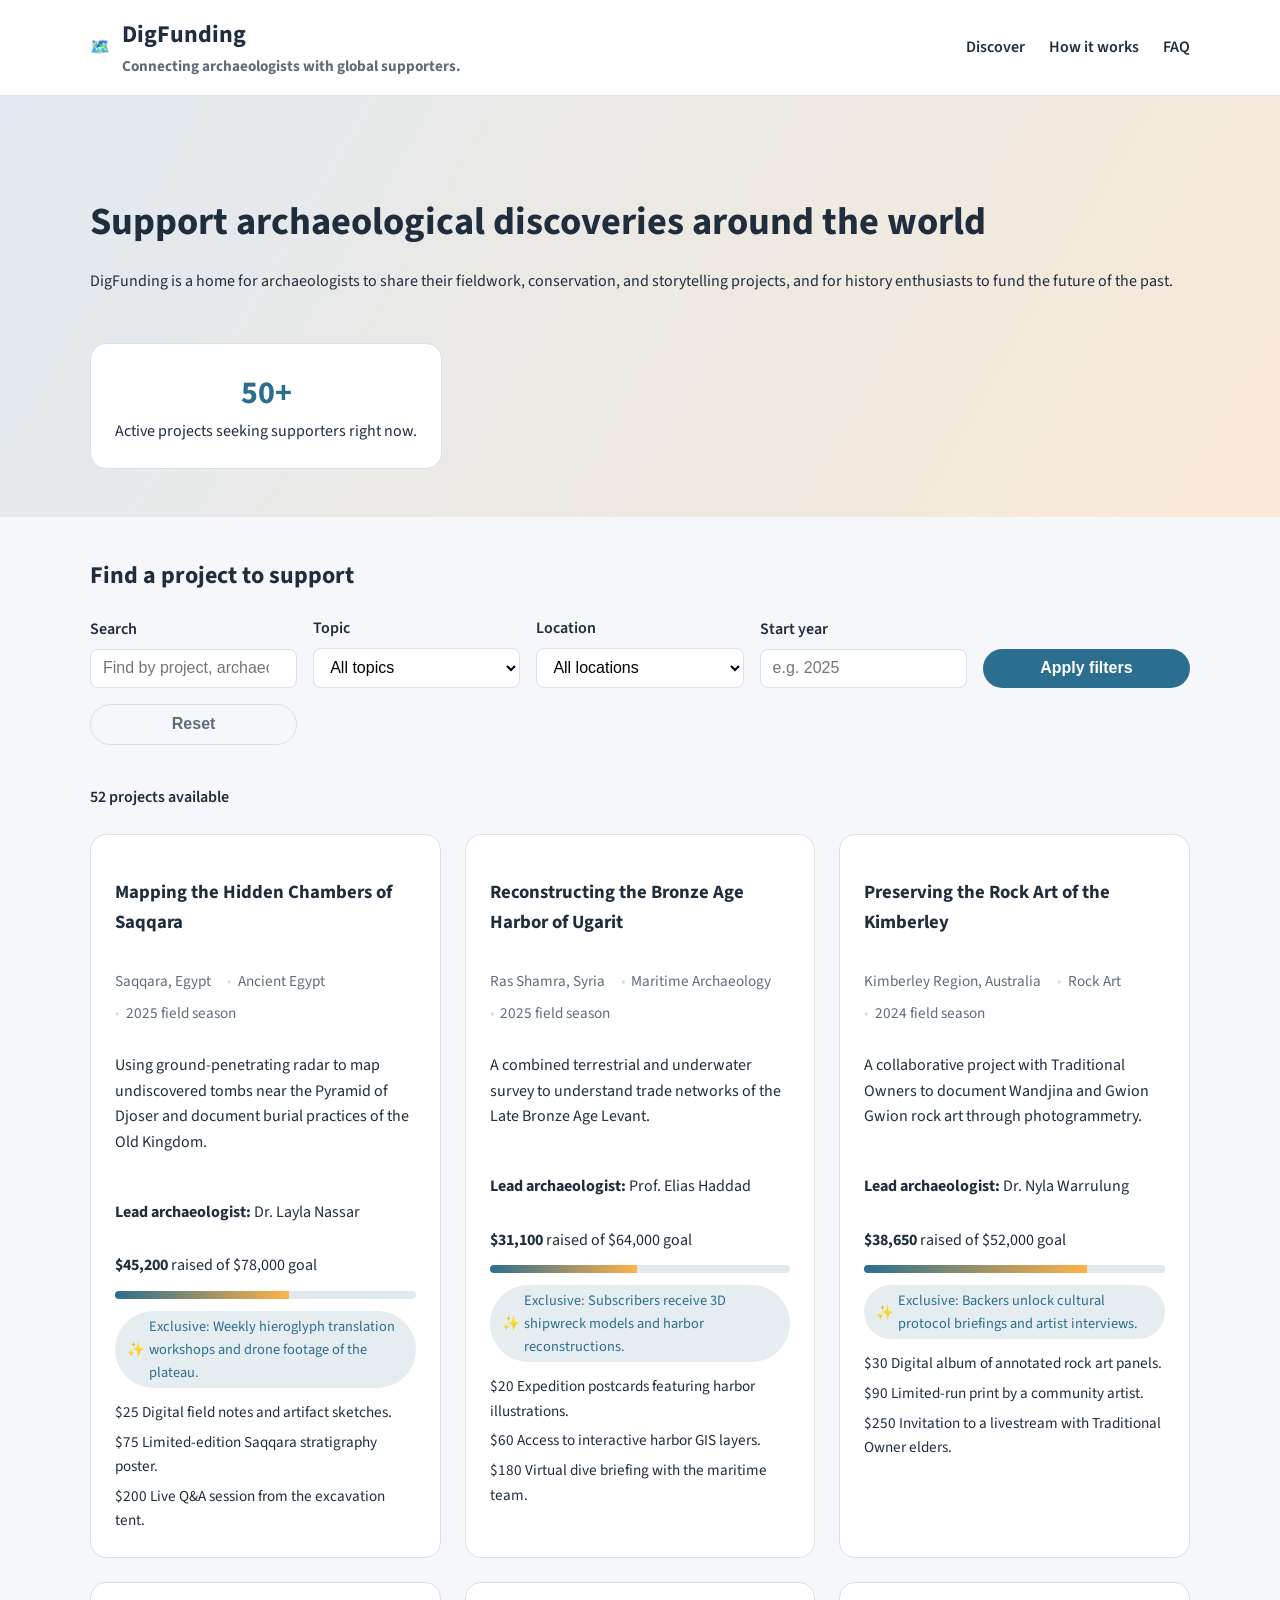
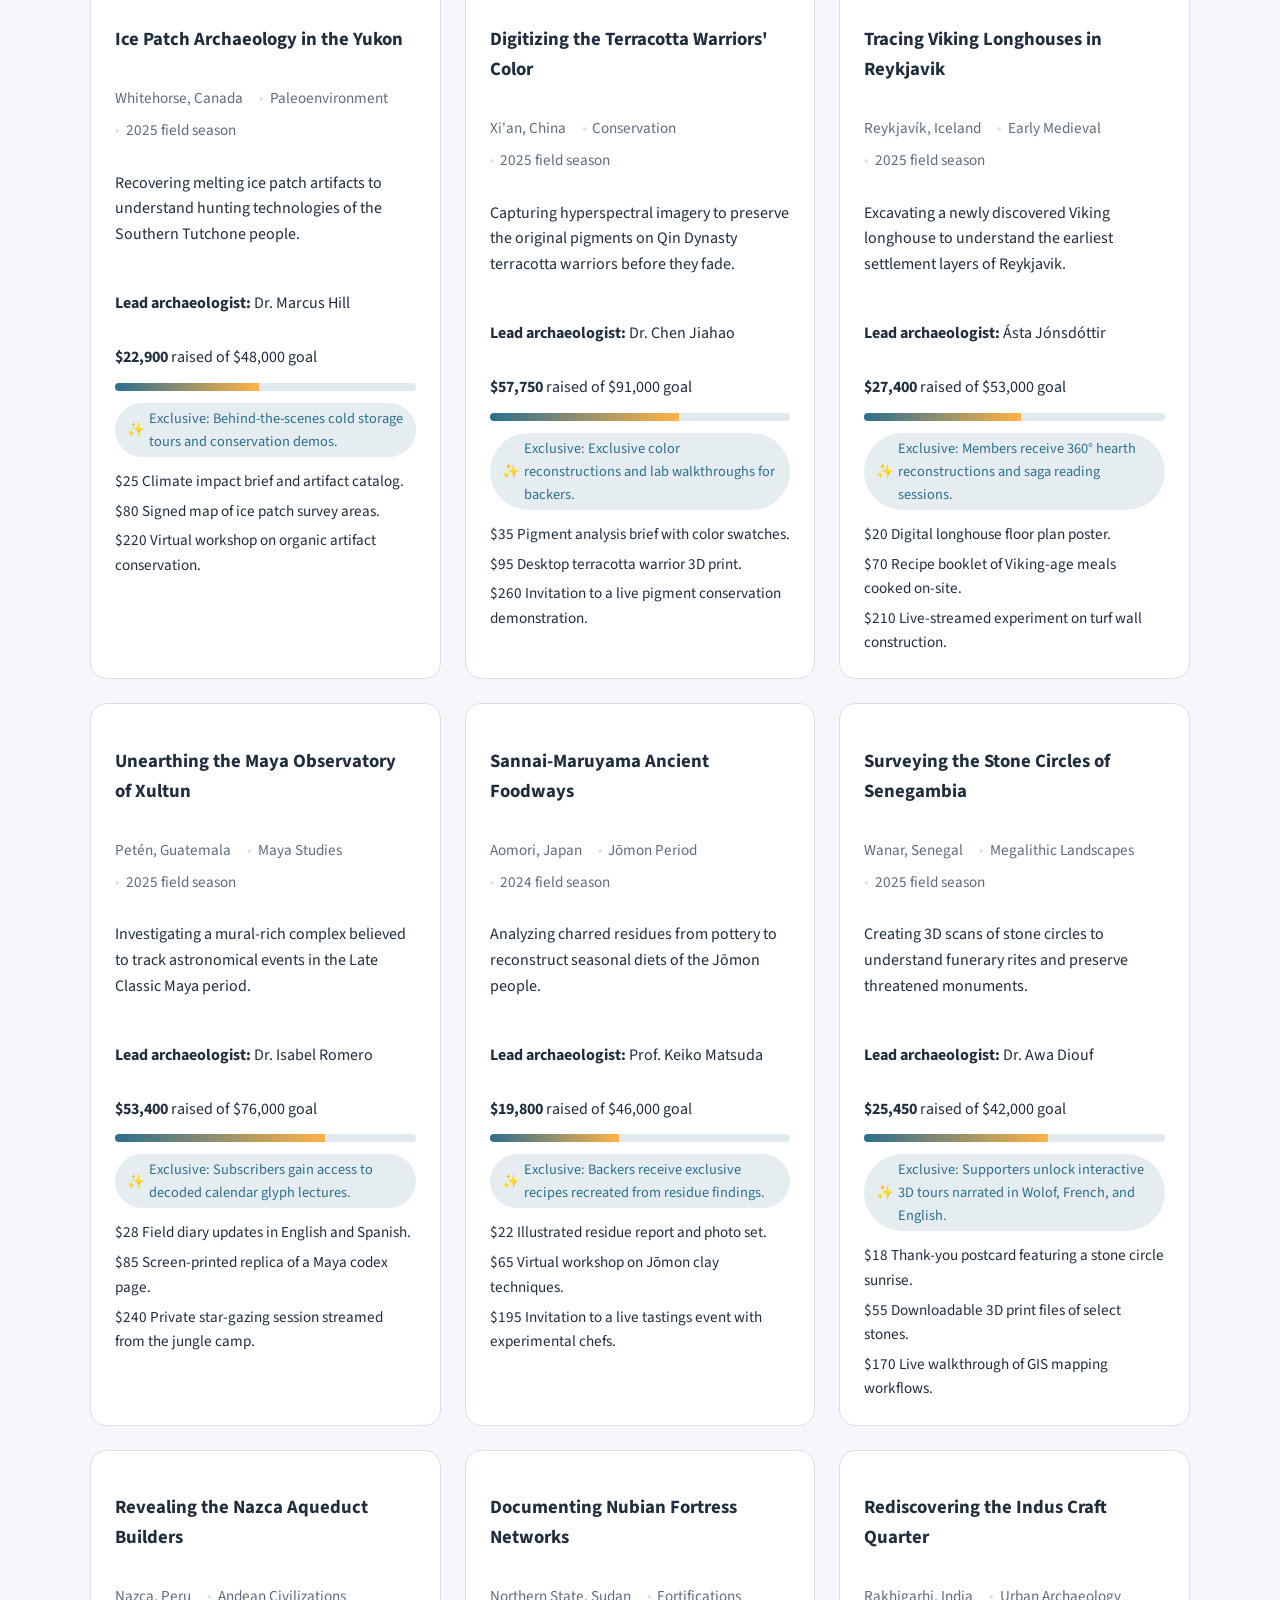
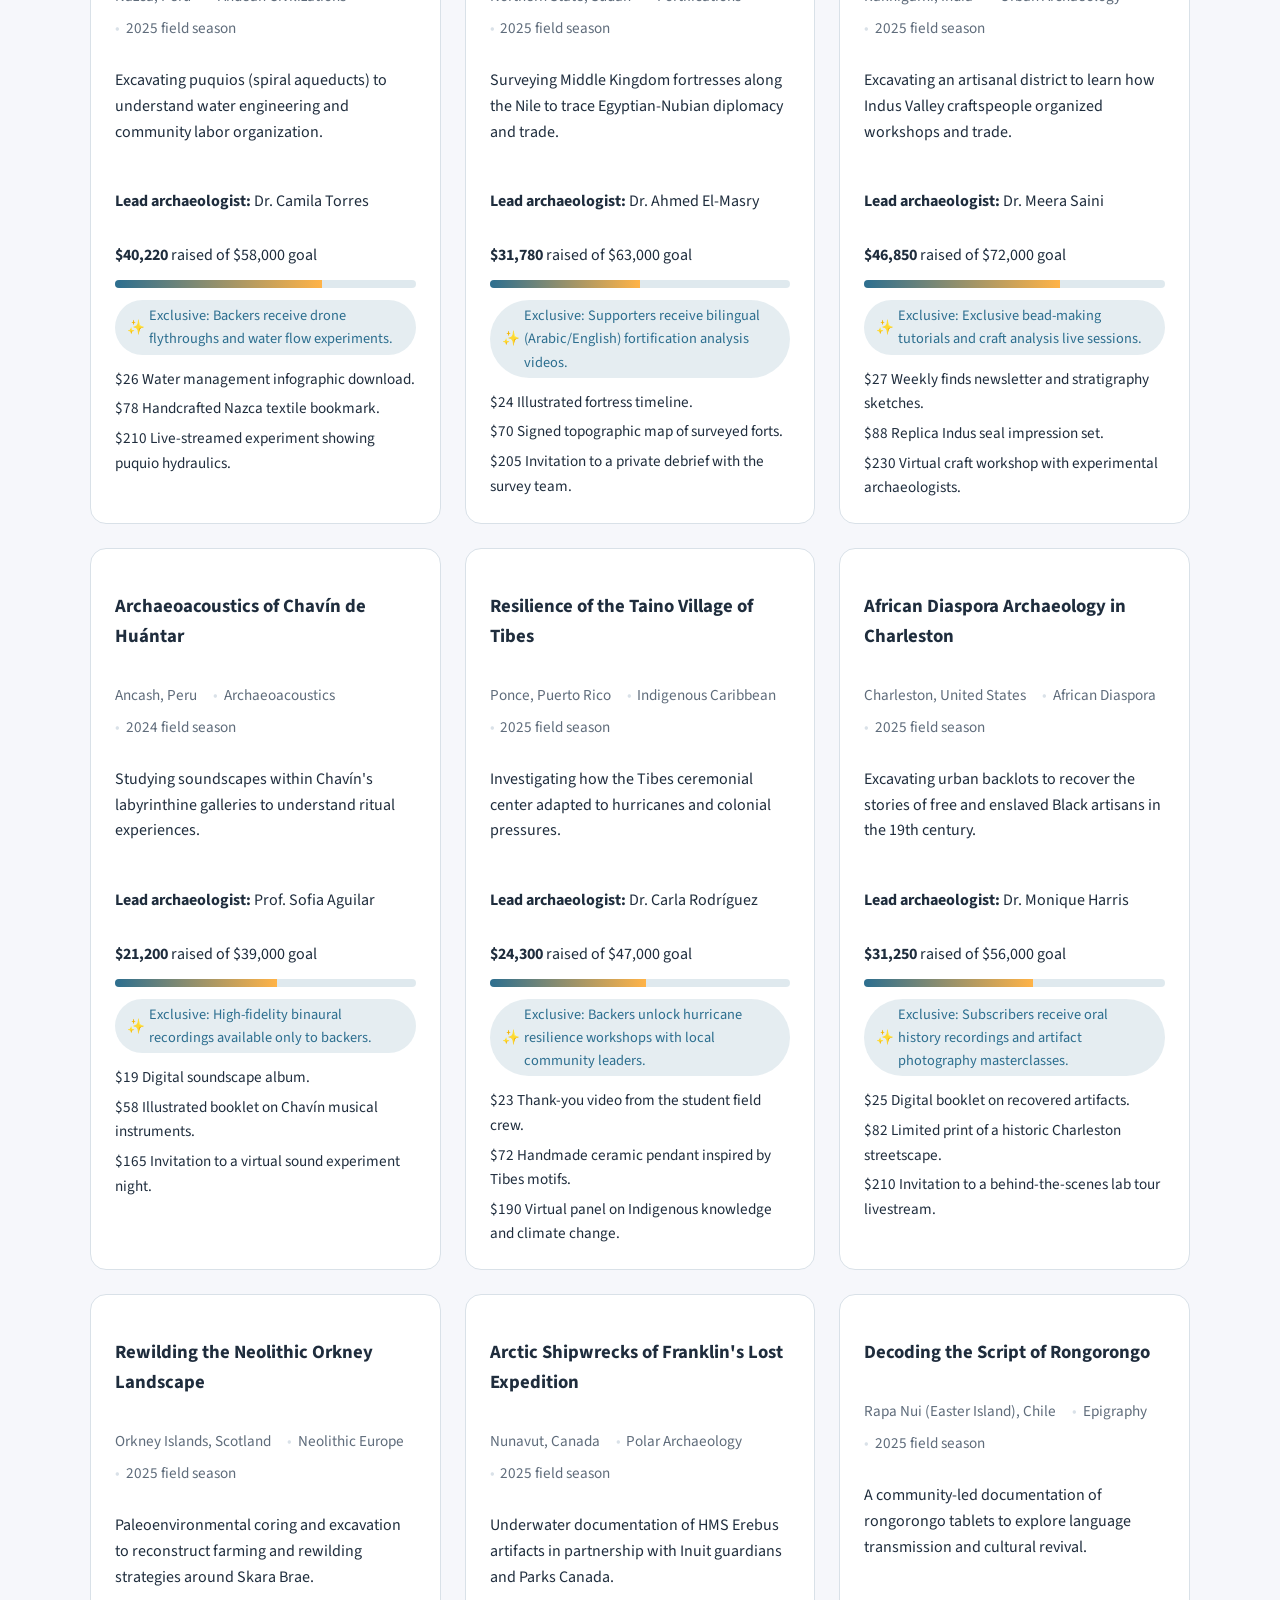
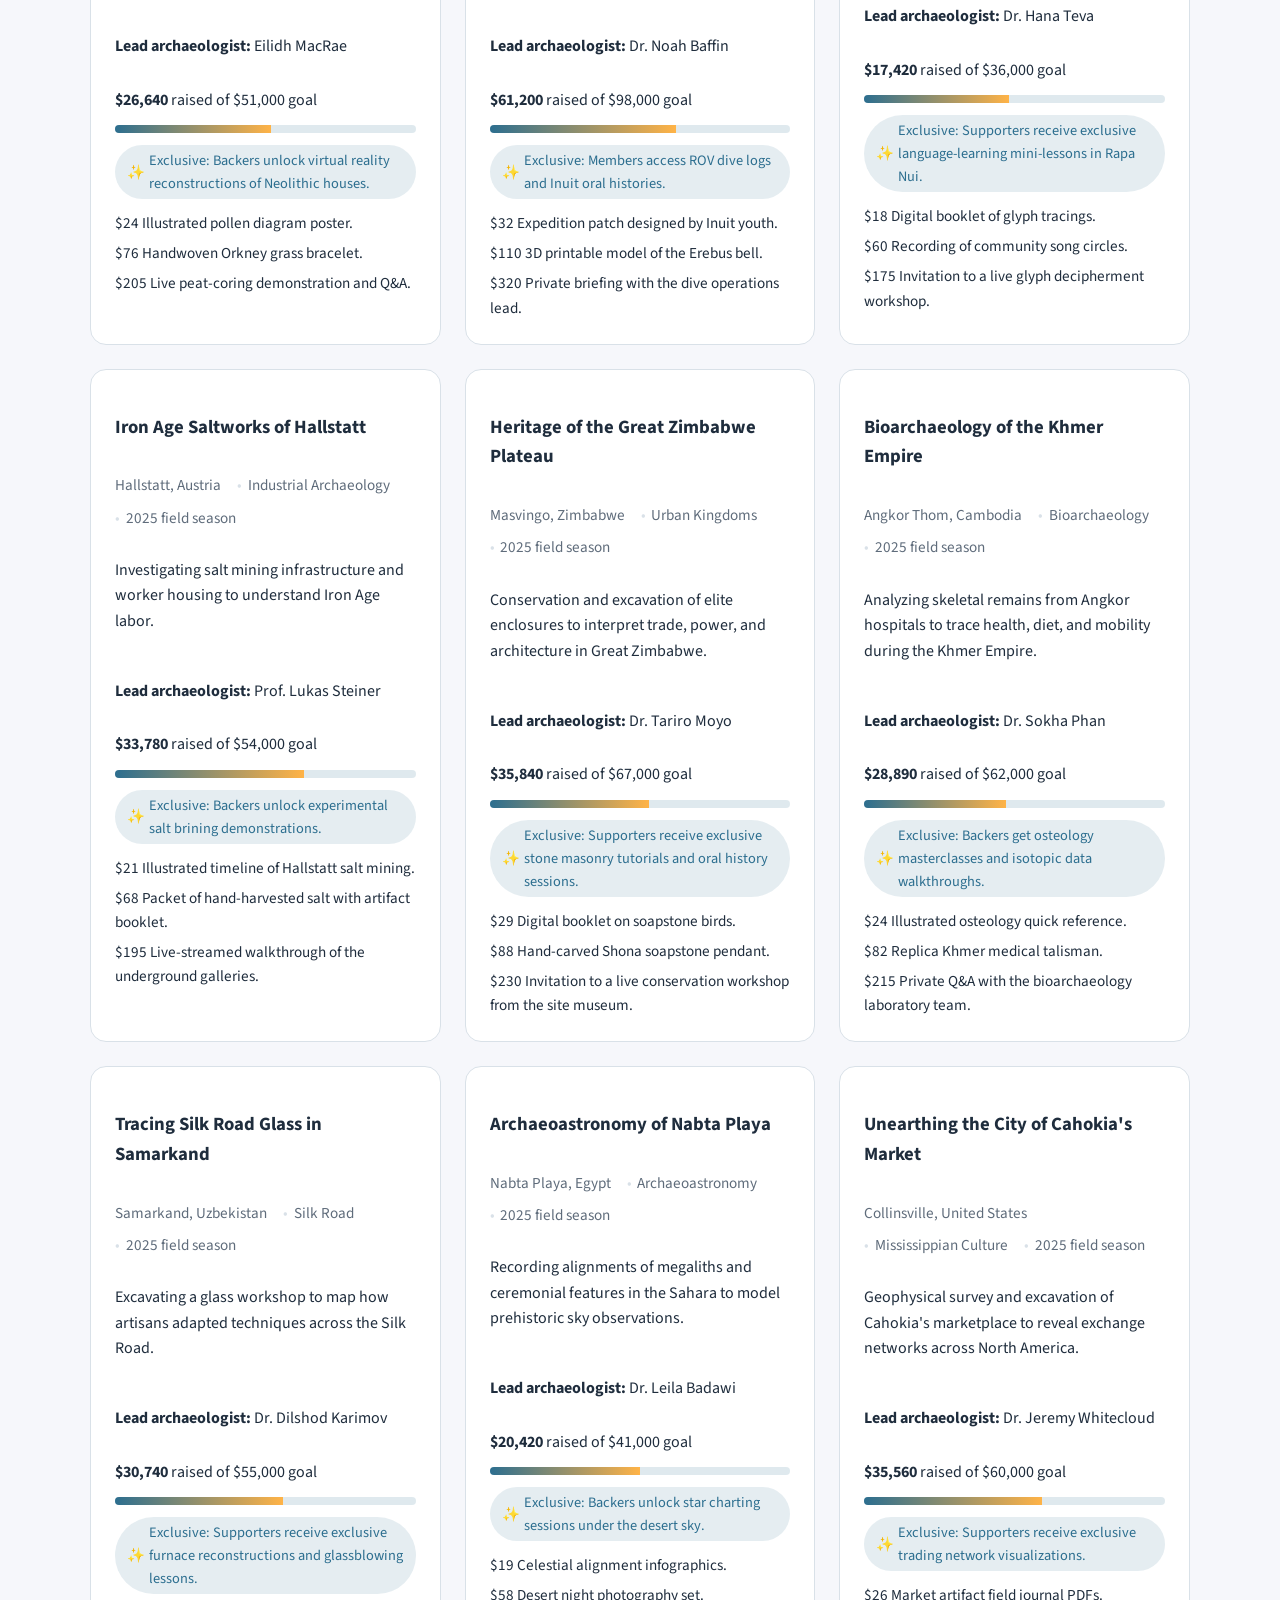
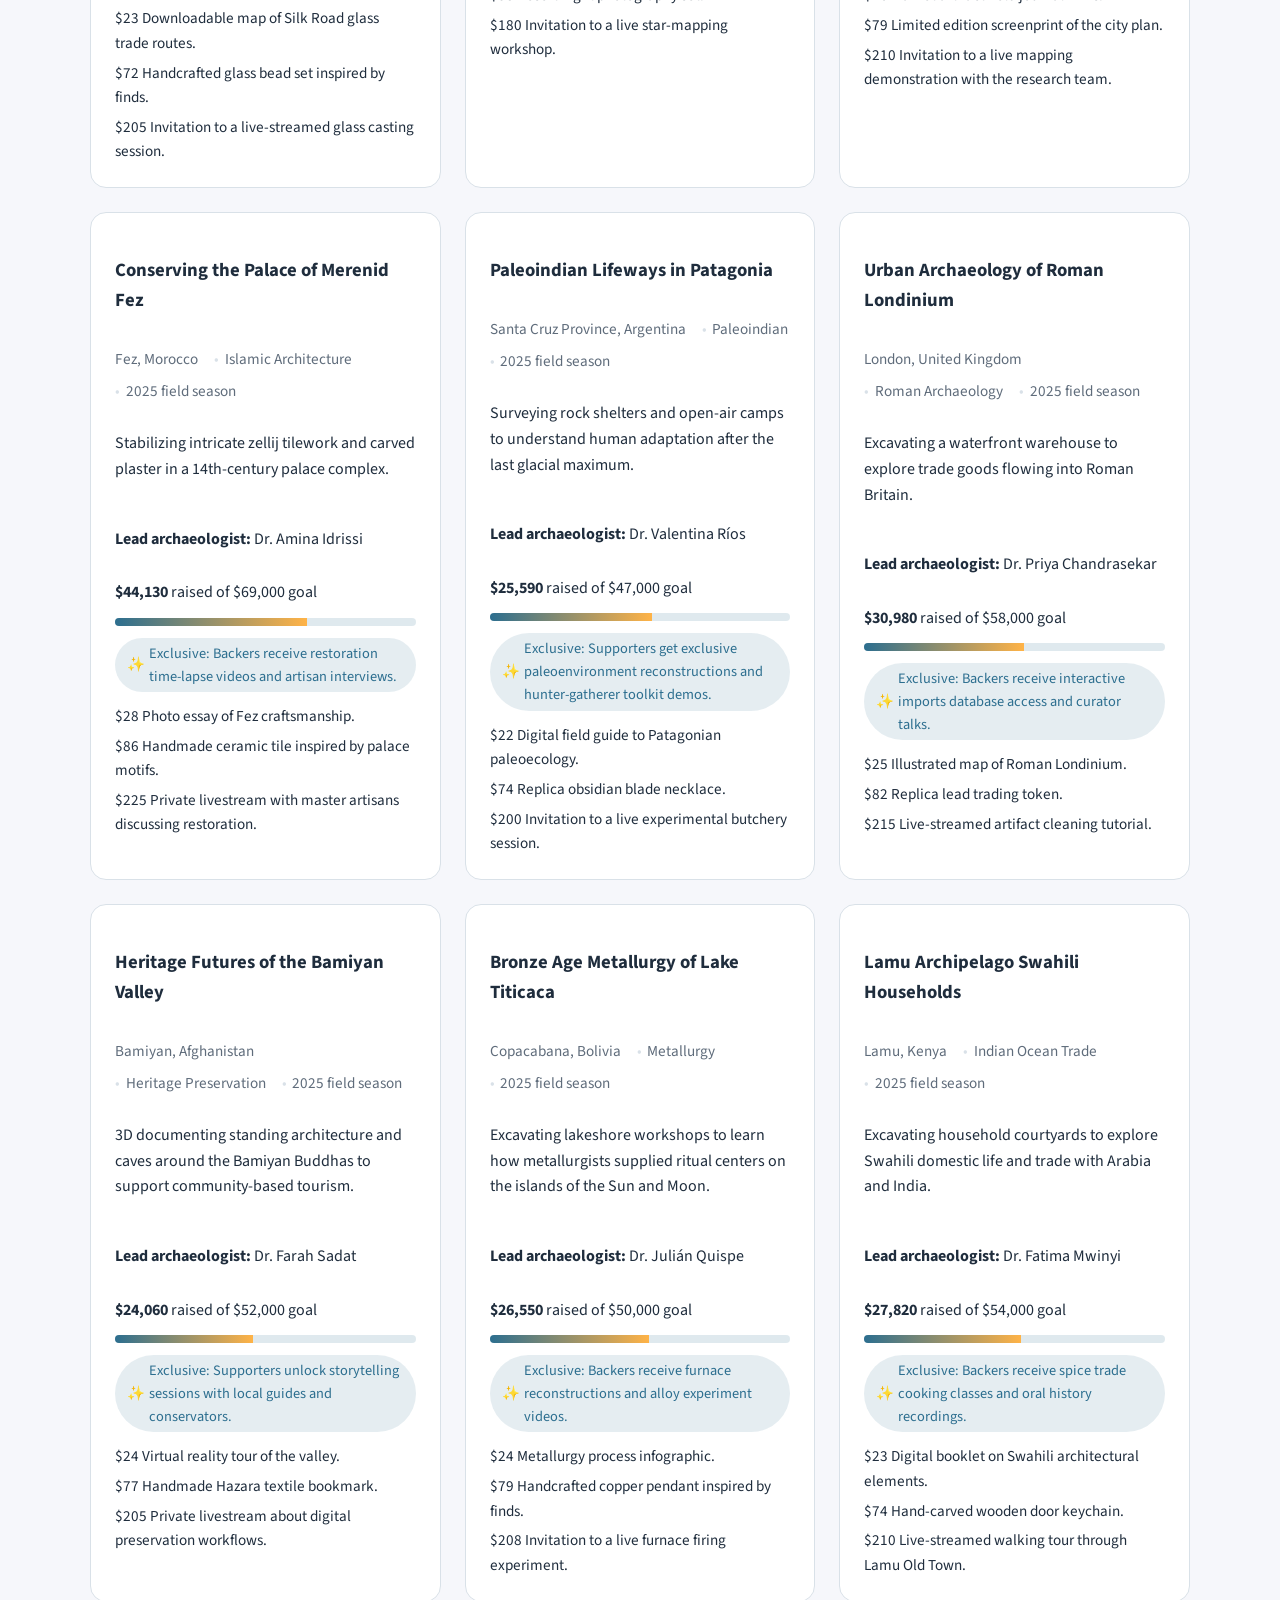
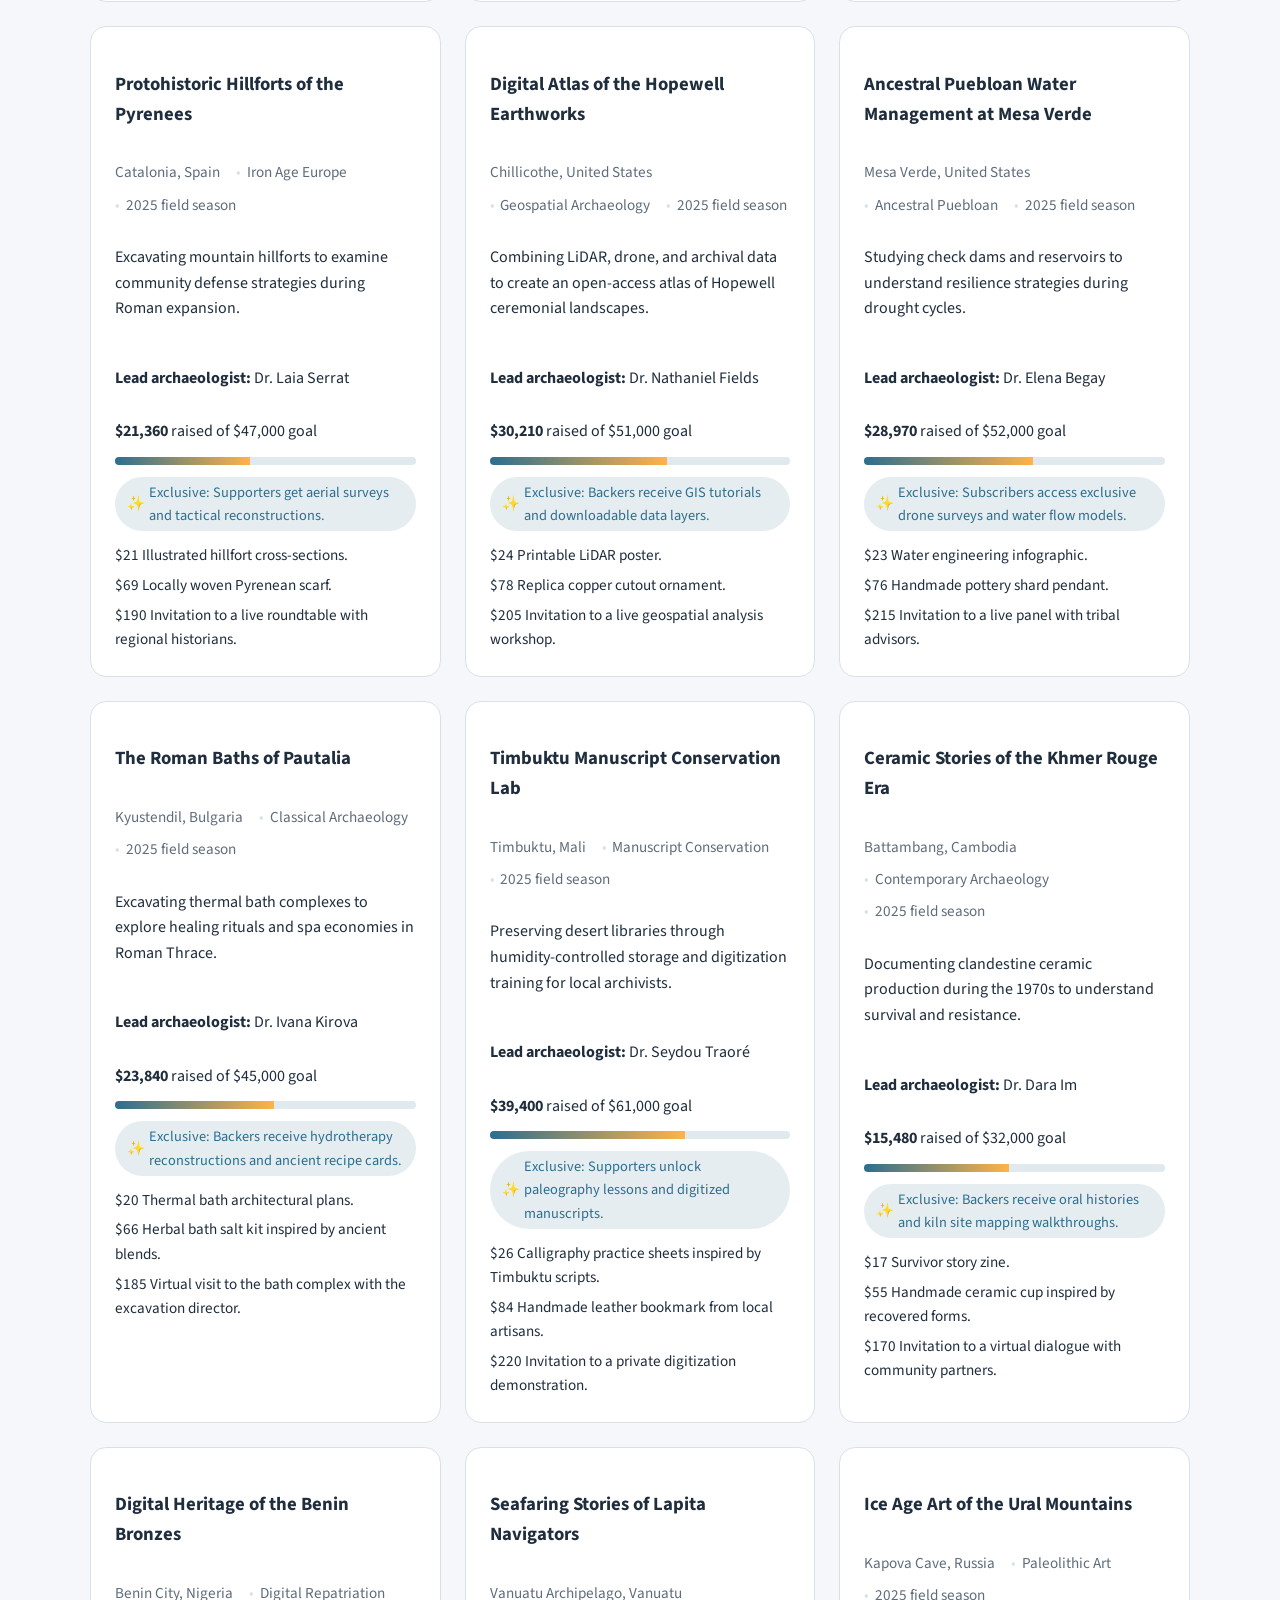
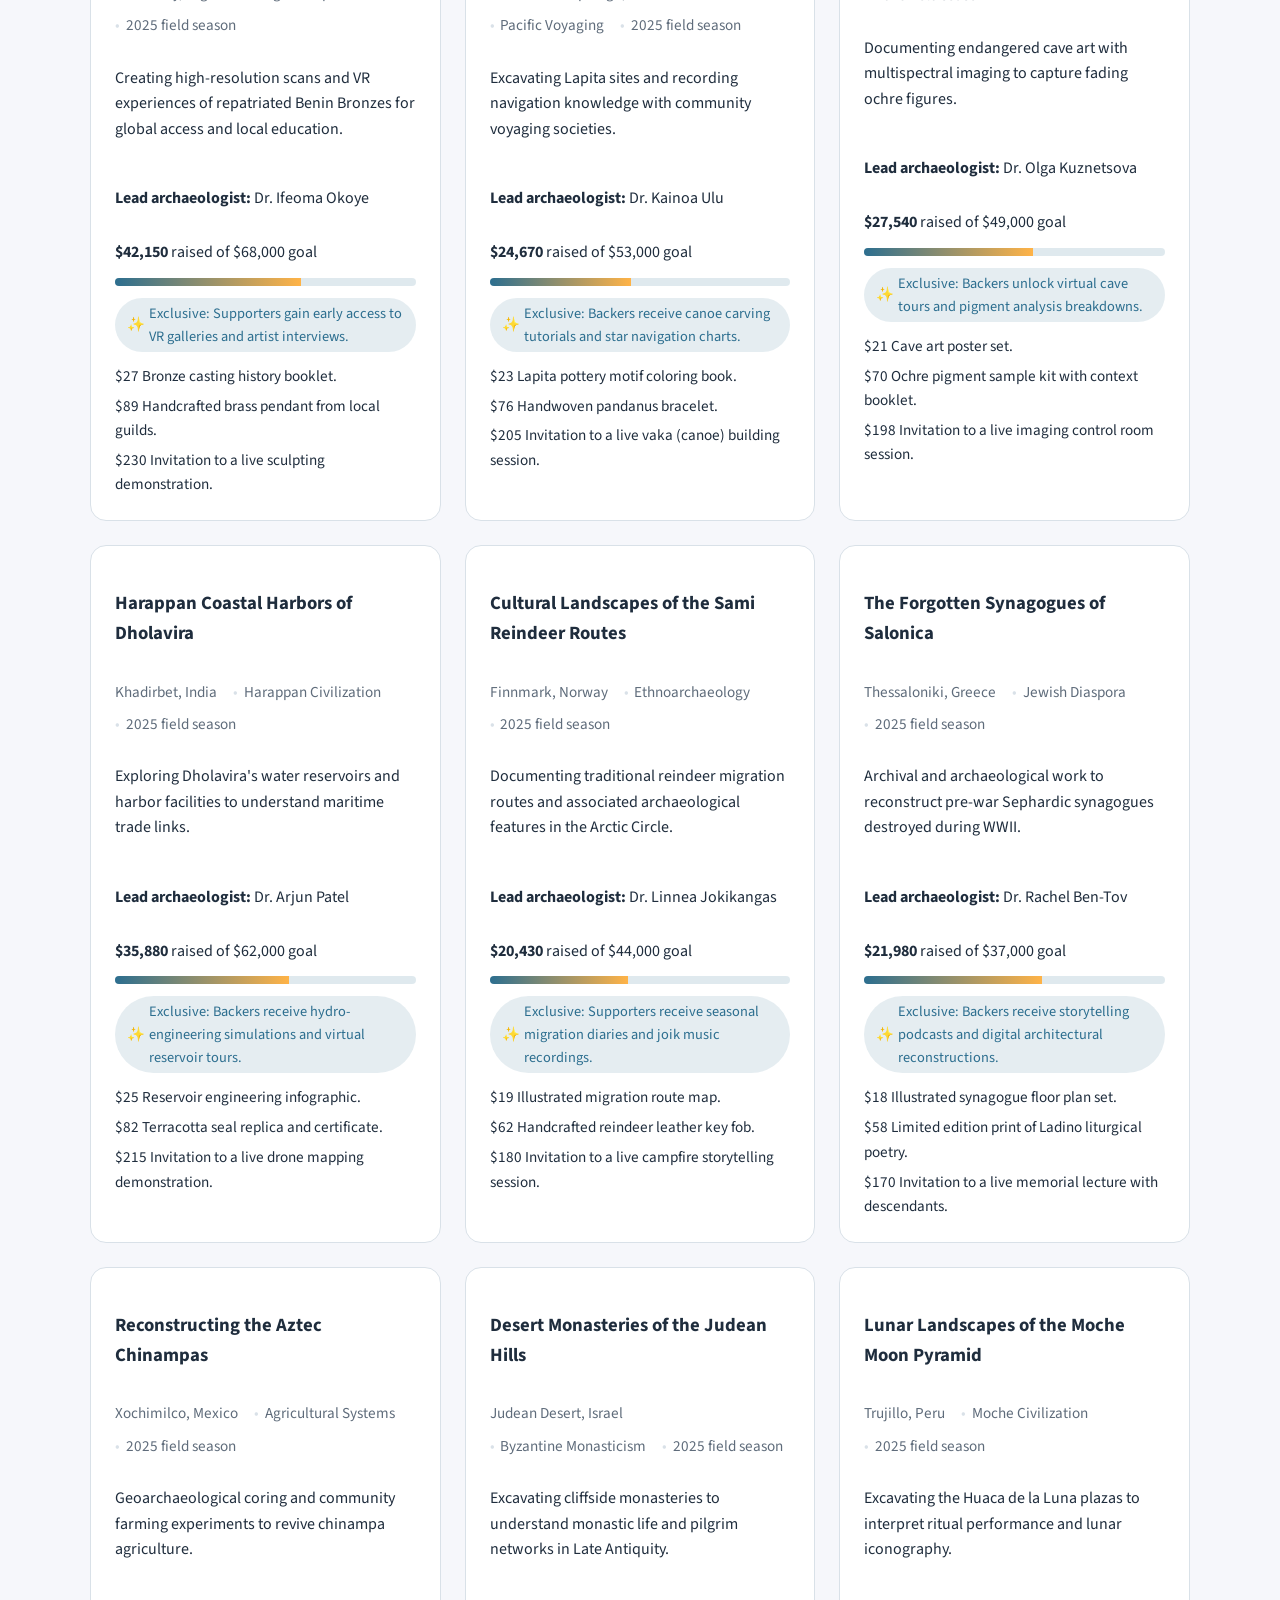
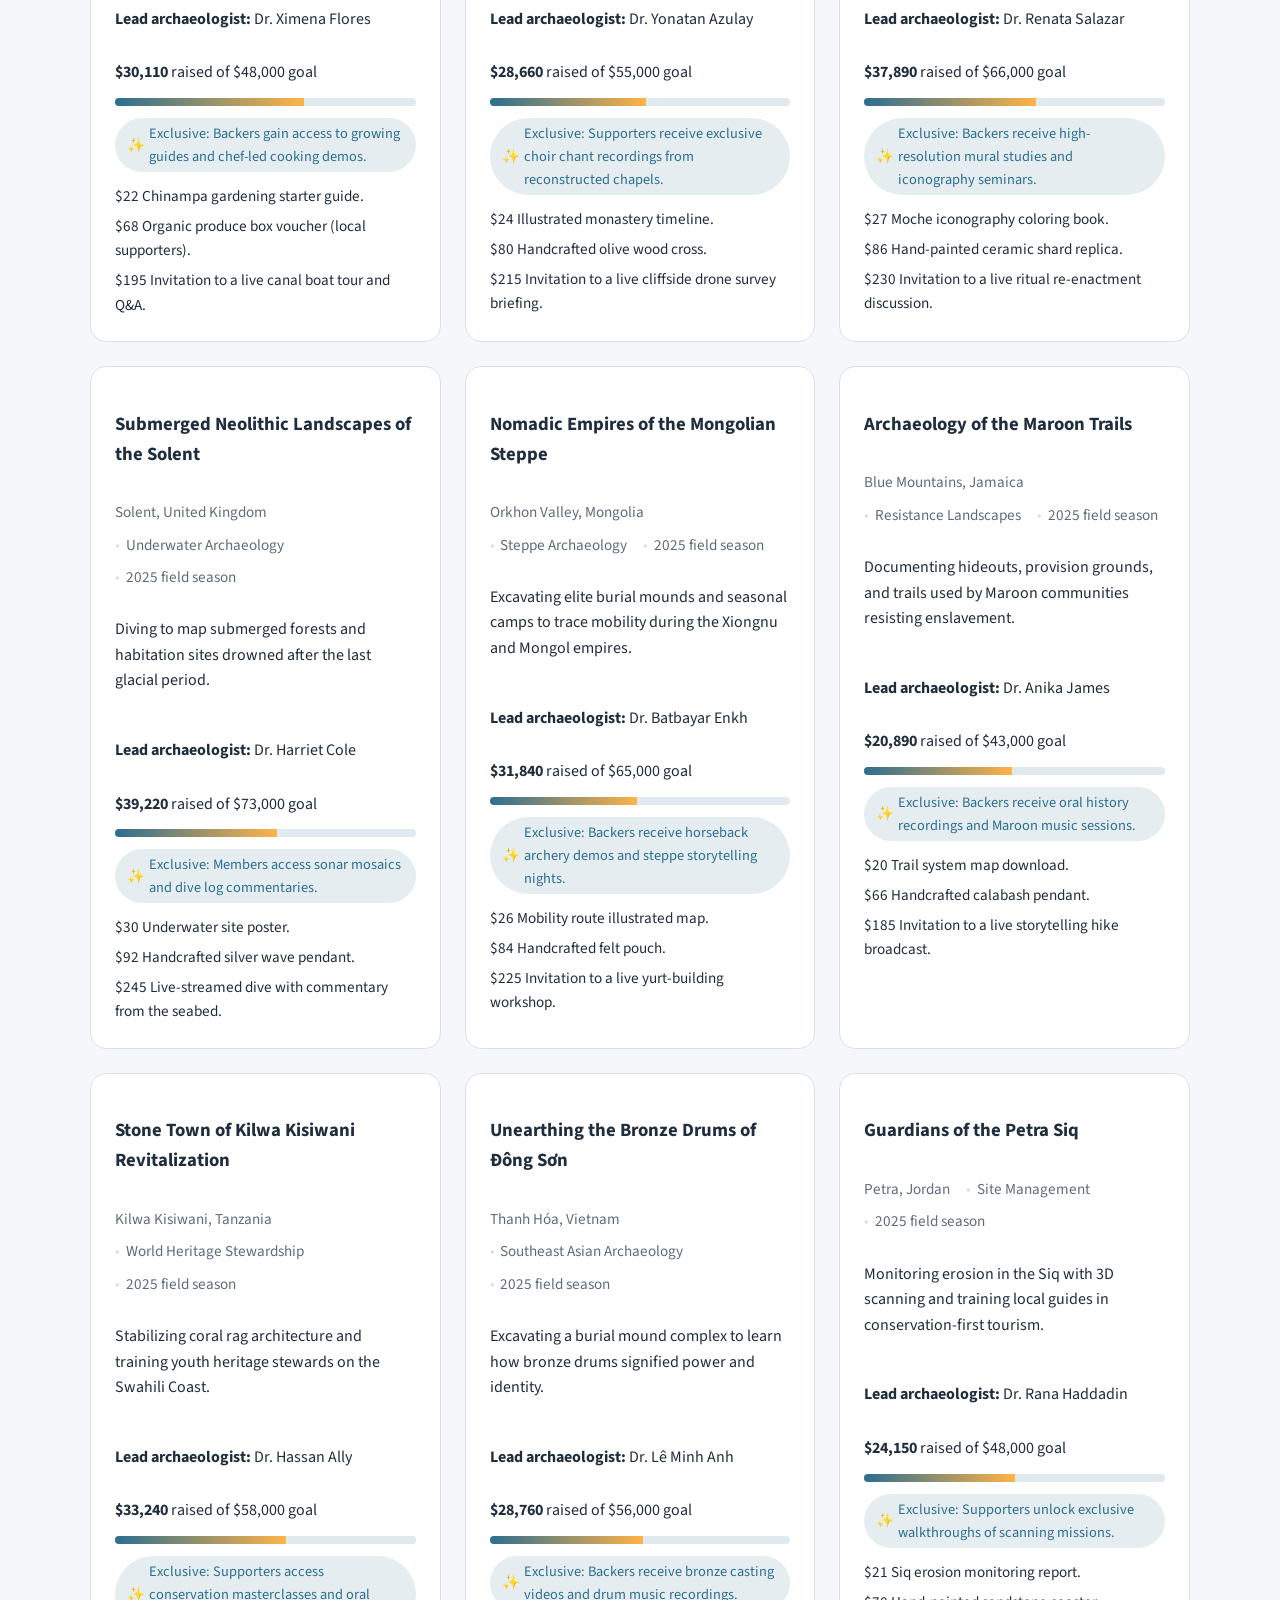
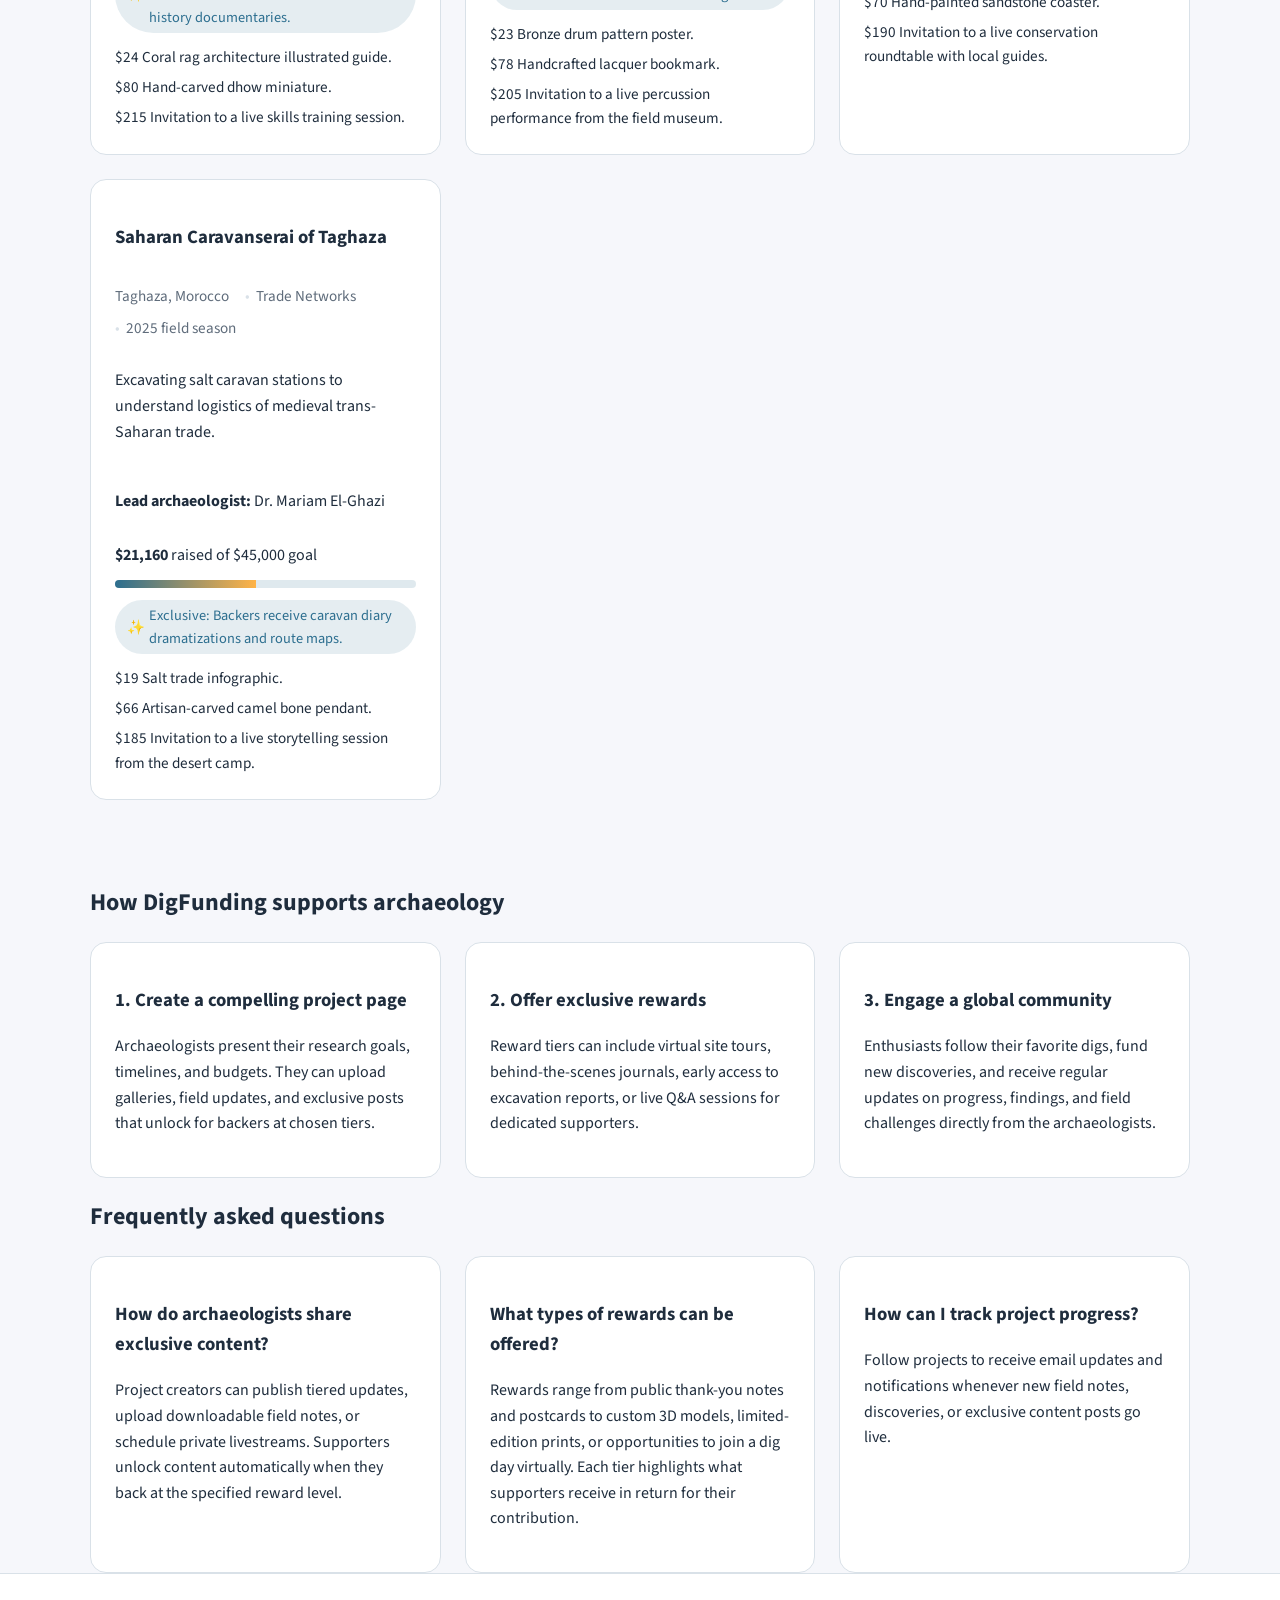
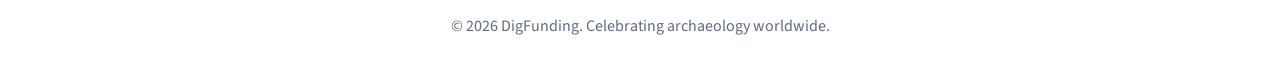
==== index.html @ f56a849a "Create archaeology funding web app" ====
<!DOCTYPE html>
<html lang="en">
<head>
  <meta charset="UTF-8" />
  <meta name="viewport" content="width=device-width, initial-scale=1.0" />
  <title>DigFunding | Archaeology Project Funding</title>
  <link rel="preconnect" href="https://fonts.googleapis.com" />
  <link rel="preconnect" href="https://fonts.gstatic.com" crossorigin />
  <link href="https://fonts.googleapis.com/css2?family=Source+Sans+3:wght@400;600;700&display=swap" rel="stylesheet" />
  <link rel="stylesheet" href="style.css" />
</head>
<body>
  <header class="site-header">
    <div class="container header-content">
      <div class="brand">
        <span aria-hidden="true">🗺️</span>
        <div>
          <h1>DigFunding</h1>
          <p>Connecting archaeologists with global supporters.</p>
        </div>
      </div>
      <nav aria-label="Primary">
        <ul class="nav-links">
          <li><a href="#discover">Discover</a></li>
          <li><a href="#how-it-works">How it works</a></li>
          <li><a href="#faq">FAQ</a></li>
        </ul>
      </nav>
    </div>
  </header>

  <main>
    <section class="hero" id="discover">
      <div class="container hero-content">
        <div>
          <h2>Support archaeological discoveries around the world</h2>
          <p>
            DigFunding is a home for archaeologists to share their fieldwork, conservation,
            and storytelling projects, and for history enthusiasts to fund the future of the past.
          </p>
        </div>
        <div class="hero-highlight" role="status">
          <strong>50+</strong>
          <span>Active projects seeking supporters right now.</span>
        </div>
      </div>
    </section>

    <section class="filters">
      <div class="container">
        <h2>Find a project to support</h2>
        <form id="filter-form" class="filter-form" novalidate>
          <label class="filter-group">
            <span>Search</span>
            <input type="search" id="search-input" placeholder="Find by project, archaeologist, or keyword" />
          </label>
          <label class="filter-group">
            <span>Topic</span>
            <select id="topic-select">
              <option value="">All topics</option>
            </select>
          </label>
          <label class="filter-group">
            <span>Location</span>
            <select id="location-select">
              <option value="">All locations</option>
            </select>
          </label>
          <label class="filter-group">
            <span>Start year</span>
            <input type="number" id="year-input" placeholder="e.g. 2025" min="1900" max="2100" />
          </label>
          <button type="submit" class="primary">Apply filters</button>
          <button type="reset" class="secondary" id="reset-button">Reset</button>
        </form>
      </div>
    </section>

    <section class="projects" aria-live="polite">
      <div class="container">
        <div id="project-count" class="project-count" role="status"></div>
        <div id="projects-grid" class="projects-grid" aria-label="Project results"></div>
      </div>
    </section>

    <section class="how-it-works" id="how-it-works">
      <div class="container">
        <h2>How DigFunding supports archaeology</h2>
        <div class="steps">
          <article>
            <h3>1. Create a compelling project page</h3>
            <p>
              Archaeologists present their research goals, timelines, and budgets. They can upload
              galleries, field updates, and exclusive posts that unlock for backers at chosen tiers.
            </p>
          </article>
          <article>
            <h3>2. Offer exclusive rewards</h3>
            <p>
              Reward tiers can include virtual site tours, behind-the-scenes journals, early access to
              excavation reports, or live Q&amp;A sessions for dedicated supporters.
            </p>
          </article>
          <article>
            <h3>3. Engage a global community</h3>
            <p>
              Enthusiasts follow their favorite digs, fund new discoveries, and receive regular updates
              on progress, findings, and field challenges directly from the archaeologists.
            </p>
          </article>
        </div>
      </div>
    </section>

    <section class="faq" id="faq">
      <div class="container">
        <h2>Frequently asked questions</h2>
        <div class="faq-grid">
          <article>
            <h3>How do archaeologists share exclusive content?</h3>
            <p>
              Project creators can publish tiered updates, upload downloadable field notes, or schedule
              private livestreams. Supporters unlock content automatically when they back at the specified
              reward level.
            </p>
          </article>
          <article>
            <h3>What types of rewards can be offered?</h3>
            <p>
              Rewards range from public thank-you notes and postcards to custom 3D models, limited-edition
              prints, or opportunities to join a dig day virtually. Each tier highlights what supporters
              receive in return for their contribution.
            </p>
          </article>
          <article>
            <h3>How can I track project progress?</h3>
            <p>
              Follow projects to receive email updates and notifications whenever new field notes,
              discoveries, or exclusive content posts go live.
            </p>
          </article>
        </div>
      </div>
    </section>
  </main>

  <footer class="site-footer">
    <div class="container">
      <p>&copy; <span id="current-year"></span> DigFunding. Celebrating archaeology worldwide.</p>
    </div>
  </footer>

  <script src="script.js"></script>
</body>
</html>
---- style.css ----
:root {
  color-scheme: light;
  --bg: #f6f7fb;
  --surface: #ffffff;
  --primary: #2c6e8f;
  --primary-dark: #204e68;
  --accent: #ffb347;
  --text: #1f2d3d;
  --muted: #5f6c7b;
  --border: #d9e1e8;
  font-size: 16px;
}

* {
  box-sizing: border-box;
}

body {
  margin: 0;
  font-family: 'Source Sans 3', system-ui, -apple-system, BlinkMacSystemFont, 'Segoe UI', sans-serif;
  background: var(--bg);
  color: var(--text);
  line-height: 1.6;
}

a {
  color: inherit;
}

a:hover,
a:focus {
  color: var(--primary);
}

.container {
  width: min(1100px, 92vw);
  margin: 0 auto;
}

.site-header {
  background: var(--surface);
  border-bottom: 1px solid var(--border);
  position: sticky;
  top: 0;
  z-index: 100;
}

.header-content {
  display: flex;
  align-items: center;
  justify-content: space-between;
  padding: 1rem 0;
  gap: 1rem;
}

.brand {
  display: inline-flex;
  align-items: center;
  gap: 0.75rem;
  font-weight: 700;
}

.brand h1 {
  font-size: 1.5rem;
  margin: 0;
}

.brand p {
  margin: 0;
  color: var(--muted);
  font-size: 0.95rem;
}

.nav-links {
  list-style: none;
  display: flex;
  gap: 1.5rem;
  margin: 0;
  padding: 0;
  font-weight: 600;
}

.nav-links a {
  text-decoration: none;
  position: relative;
}

.nav-links a::after {
  content: '';
  position: absolute;
  inset: auto 0 -0.35rem;
  height: 2px;
  background: transparent;
  transition: background 0.2s ease;
}

.nav-links a:hover::after,
.nav-links a:focus::after {
  background: var(--primary);
}

.hero {
  background: linear-gradient(120deg, rgba(44, 110, 143, 0.1), rgba(255, 179, 71, 0.2));
  padding: 4rem 0 3rem;
}

.hero-content {
  display: flex;
  justify-content: space-between;
  align-items: center;
  gap: 2rem;
  flex-wrap: wrap;
}

.hero h2 {
  font-size: clamp(2rem, 3vw, 2.5rem);
  margin-bottom: 1rem;
}

.hero-highlight {
  background: var(--surface);
  border-radius: 16px;
  padding: 1.5rem;
  text-align: center;
  border: 1px solid var(--border);
  min-width: 180px;
}

.hero-highlight strong {
  display: block;
  font-size: 2rem;
  color: var(--primary);
}

.filters {
  padding: 2.5rem 0;
}

.filters h2 {
  margin-top: 0;
}

.filter-form {
  display: grid;
  gap: 1rem;
  grid-template-columns: repeat(auto-fit, minmax(200px, 1fr));
  align-items: end;
}

.filter-group {
  display: flex;
  flex-direction: column;
  gap: 0.4rem;
  font-weight: 600;
}

.filter-group input,
.filter-group select {
  padding: 0.6rem 0.75rem;
  border-radius: 8px;
  border: 1px solid var(--border);
  background: var(--surface);
  font-size: 1rem;
}

button.primary,
button.secondary {
  padding: 0.65rem 1rem;
  font-size: 1rem;
  border-radius: 999px;
  cursor: pointer;
  border: none;
  font-weight: 600;
}

button.primary {
  background: var(--primary);
  color: white;
}

button.primary:hover,
button.primary:focus {
  background: var(--primary-dark);
}

button.secondary {
  background: transparent;
  border: 1px solid var(--border);
  color: var(--muted);
}

.projects {
  padding: 0 0 4rem;
}

.project-count {
  margin-bottom: 1.5rem;
  font-weight: 600;
}

.projects-grid {
  display: grid;
  grid-template-columns: repeat(auto-fill, minmax(280px, 1fr));
  gap: 1.5rem;
}

.project-card {
  background: var(--surface);
  border-radius: 16px;
  border: 1px solid var(--border);
  padding: 1.5rem;
  display: flex;
  flex-direction: column;
  gap: 0.75rem;
  transition: transform 0.2s ease, box-shadow 0.2s ease;
}

.project-card:hover,
.project-card:focus-within {
  transform: translateY(-4px);
  box-shadow: 0 12px 24px rgba(31, 45, 61, 0.1);
}

.project-meta {
  display: flex;
  flex-wrap: wrap;
  gap: 0.5rem 1rem;
  font-size: 0.95rem;
  color: var(--muted);
}

.project-meta span::before {
  content: '•';
  margin-right: 0.35rem;
  color: var(--border);
}

.project-meta span:first-child::before {
  content: '';
  margin-right: 0;
}

.funding-bar {
  height: 8px;
  border-radius: 999px;
  background: rgba(44, 110, 143, 0.15);
  overflow: hidden;
}

.funding-bar span {
  display: block;
  height: 100%;
  background: linear-gradient(90deg, var(--primary), var(--accent));
}

.rewards {
  margin: 0;
  padding: 0;
  list-style: none;
  display: flex;
  flex-direction: column;
  gap: 0.35rem;
  font-size: 0.95rem;
}

.exclusive-tag {
  display: inline-flex;
  align-items: center;
  gap: 0.25rem;
  font-size: 0.9rem;
  color: var(--primary);
  background: rgba(44, 110, 143, 0.12);
  border-radius: 999px;
  padding: 0.25rem 0.75rem;
  width: fit-content;
}

.steps,
.faq-grid {
  display: grid;
  gap: 1.5rem;
  grid-template-columns: repeat(auto-fit, minmax(240px, 1fr));
}

.steps article,
.faq-grid article {
  background: var(--surface);
  border: 1px solid var(--border);
  border-radius: 16px;
  padding: 1.5rem;
}

.site-footer {
  background: var(--surface);
  border-top: 1px solid var(--border);
  padding: 1.5rem 0;
  text-align: center;
  color: var(--muted);
}

@media (max-width: 720px) {
  .header-content {
    flex-direction: column;
    align-items: flex-start;
  }

  .nav-links {
    width: 100%;
    justify-content: space-between;
  }

  .filter-form {
    grid-template-columns: 1fr;
  }
}
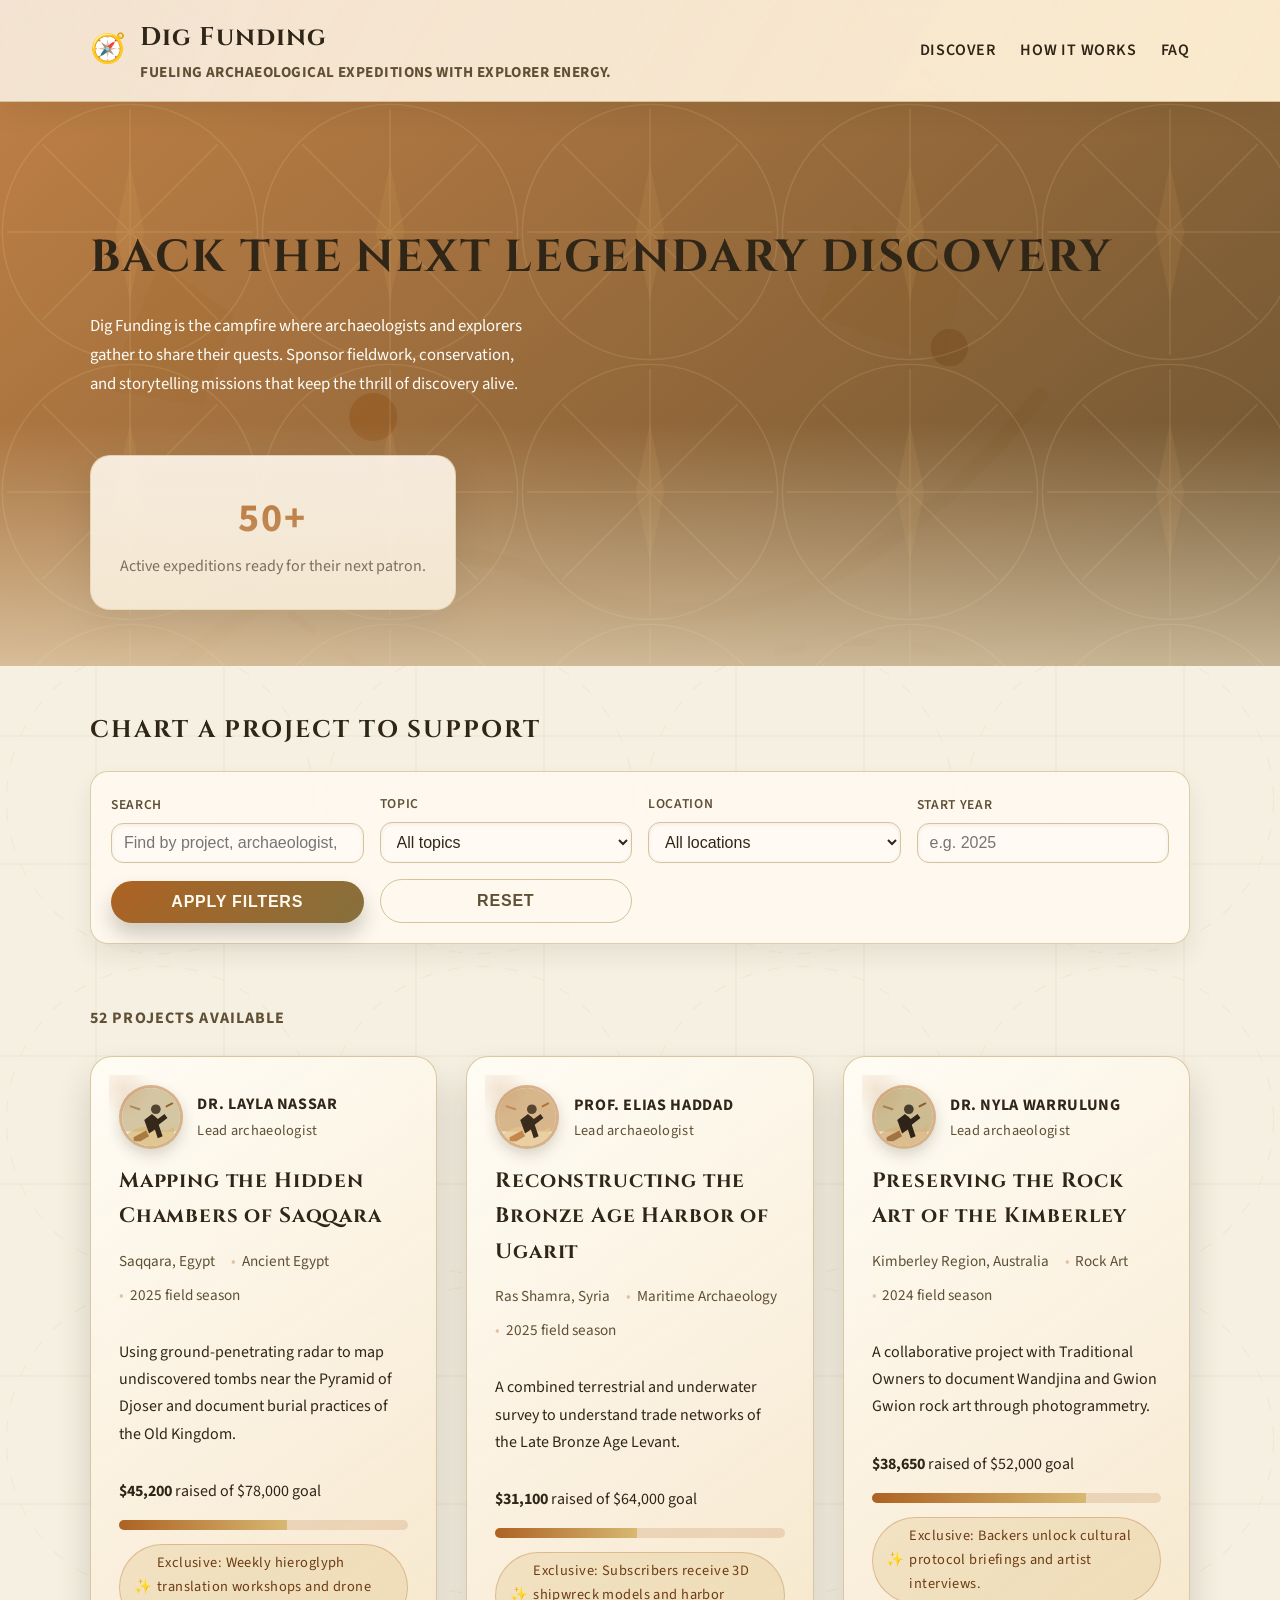
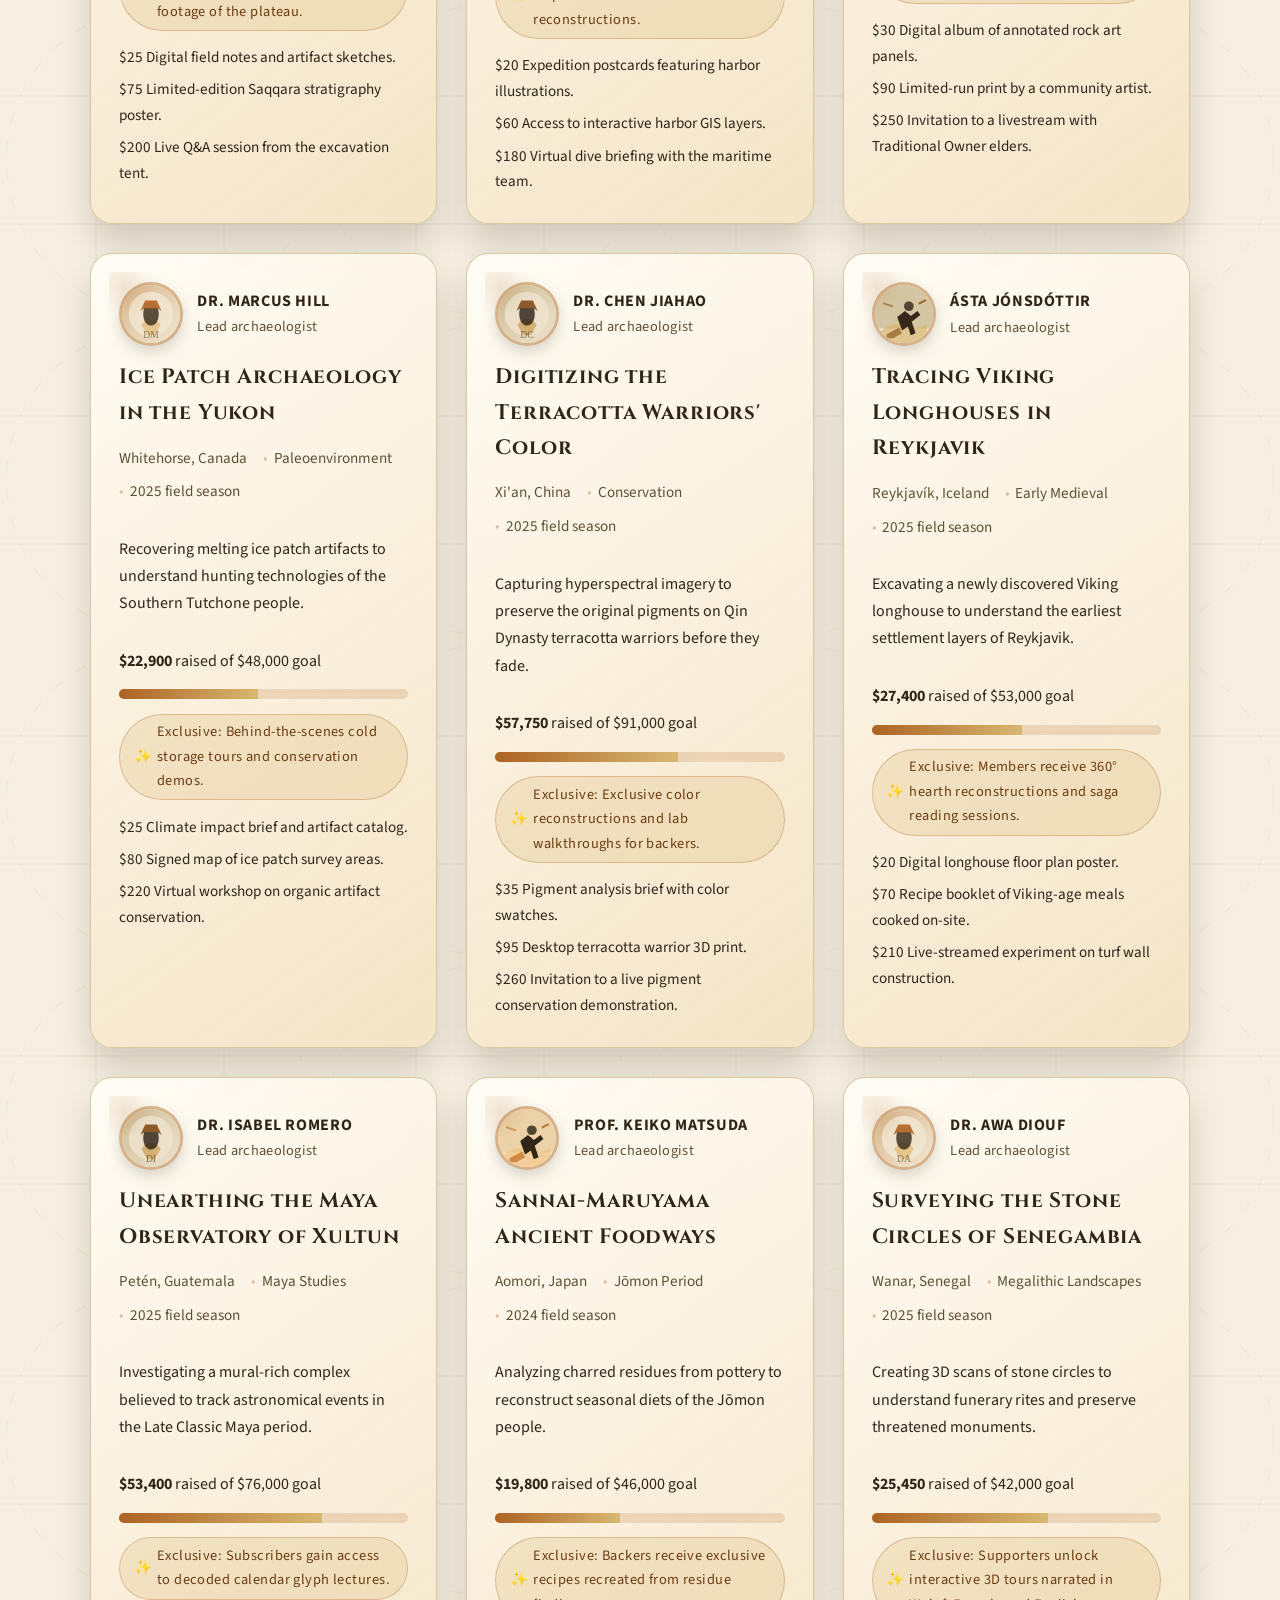
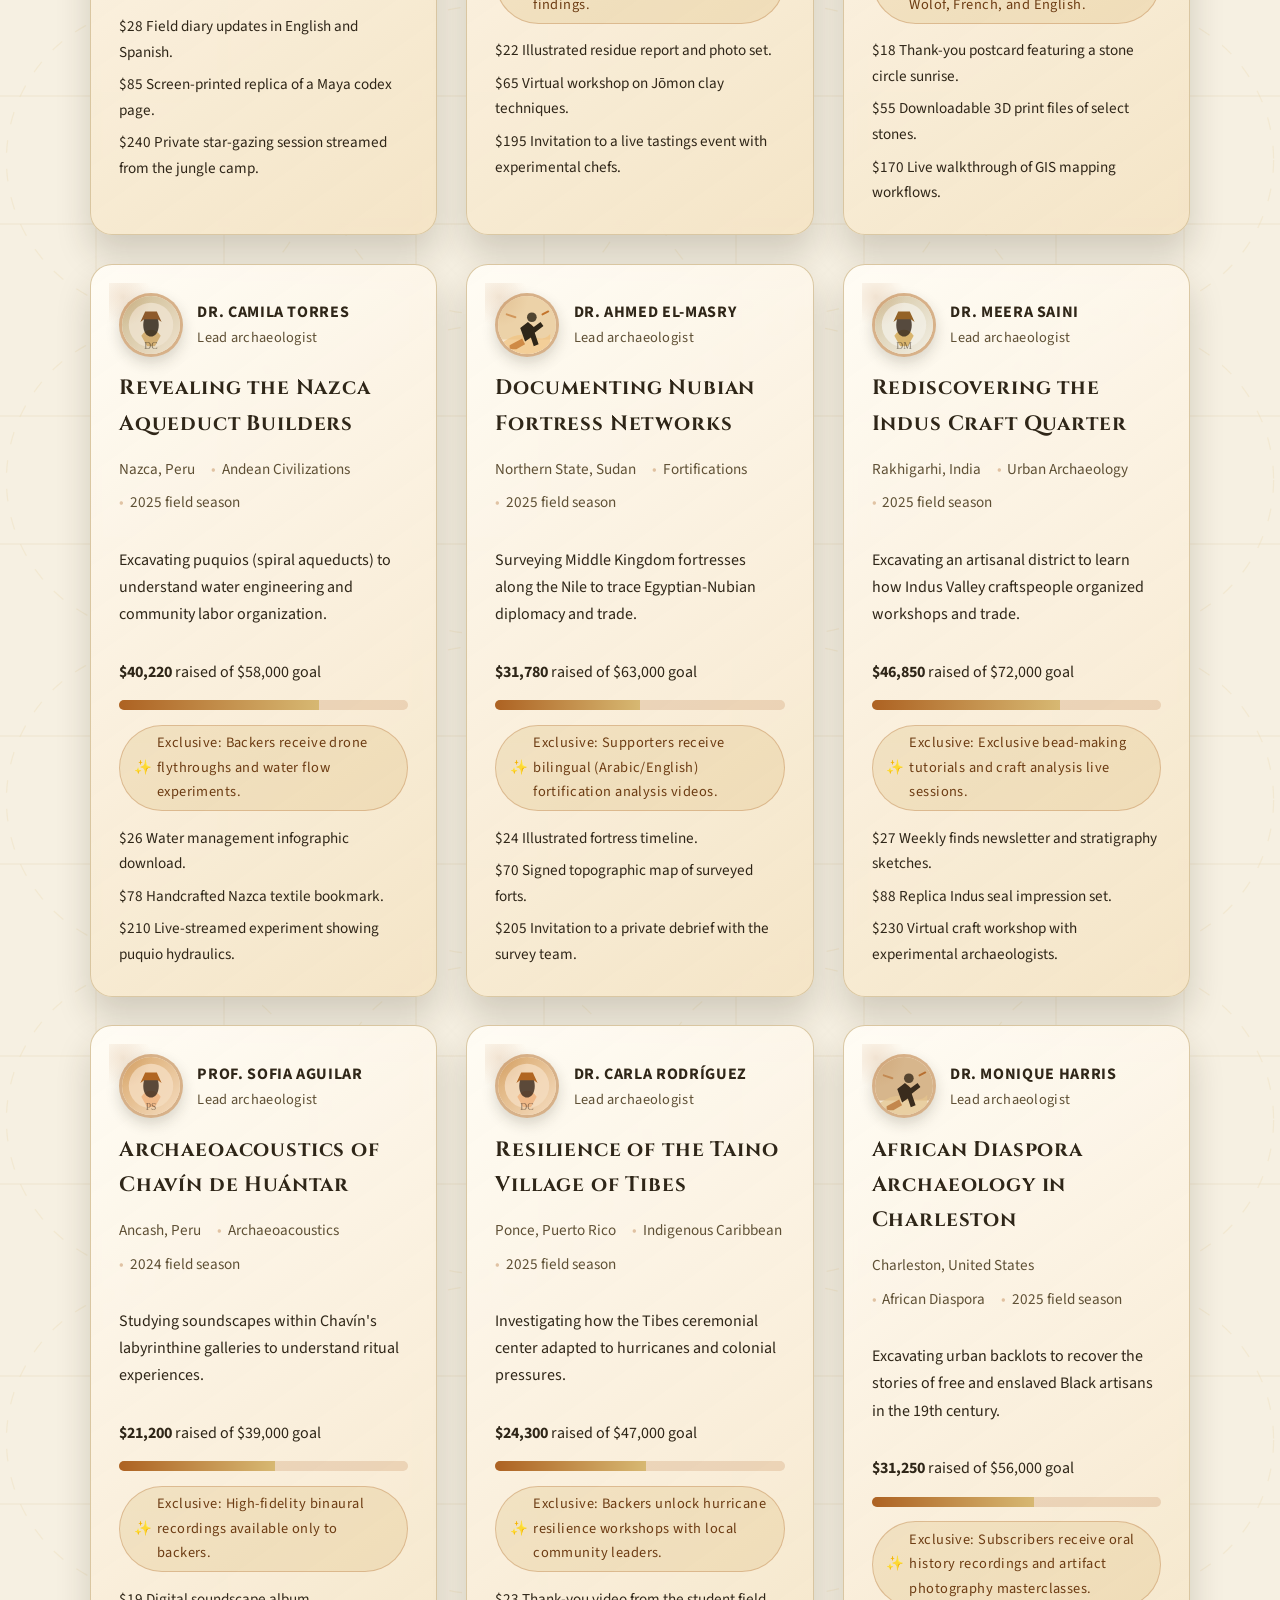
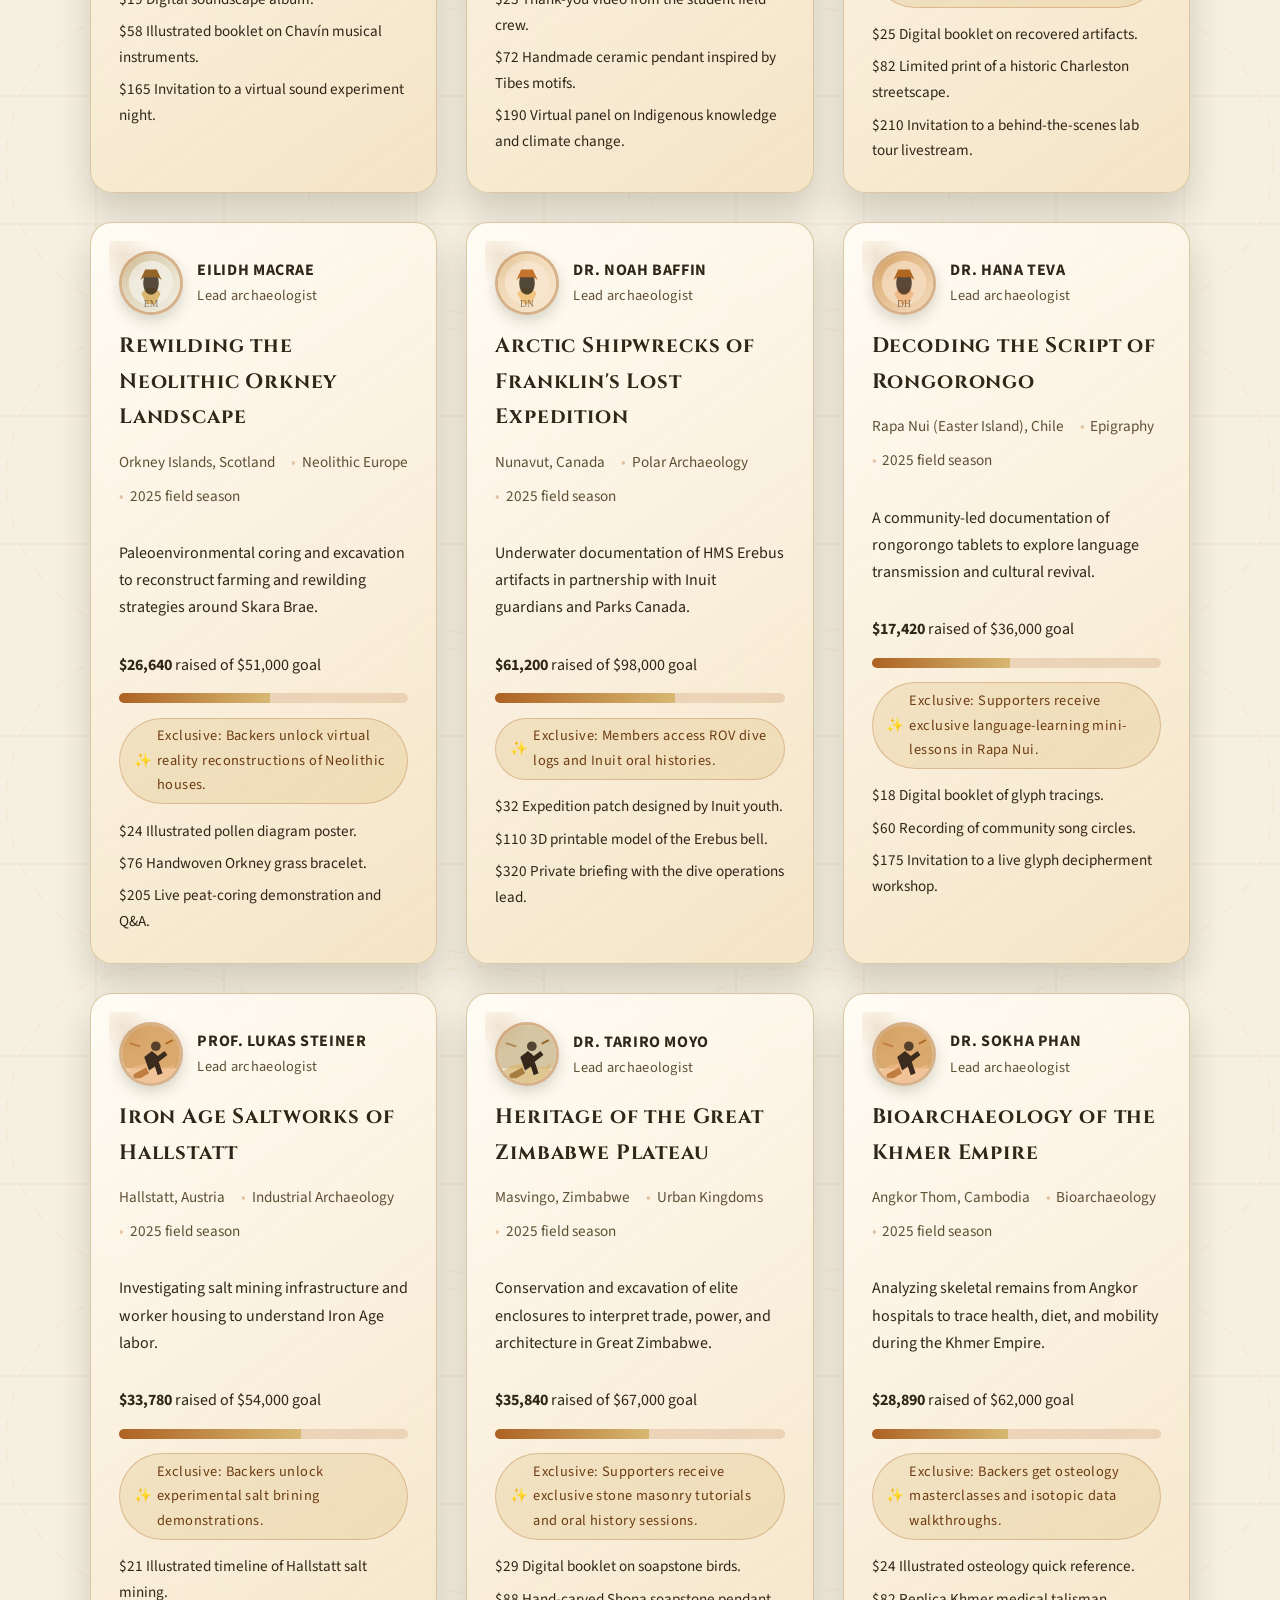
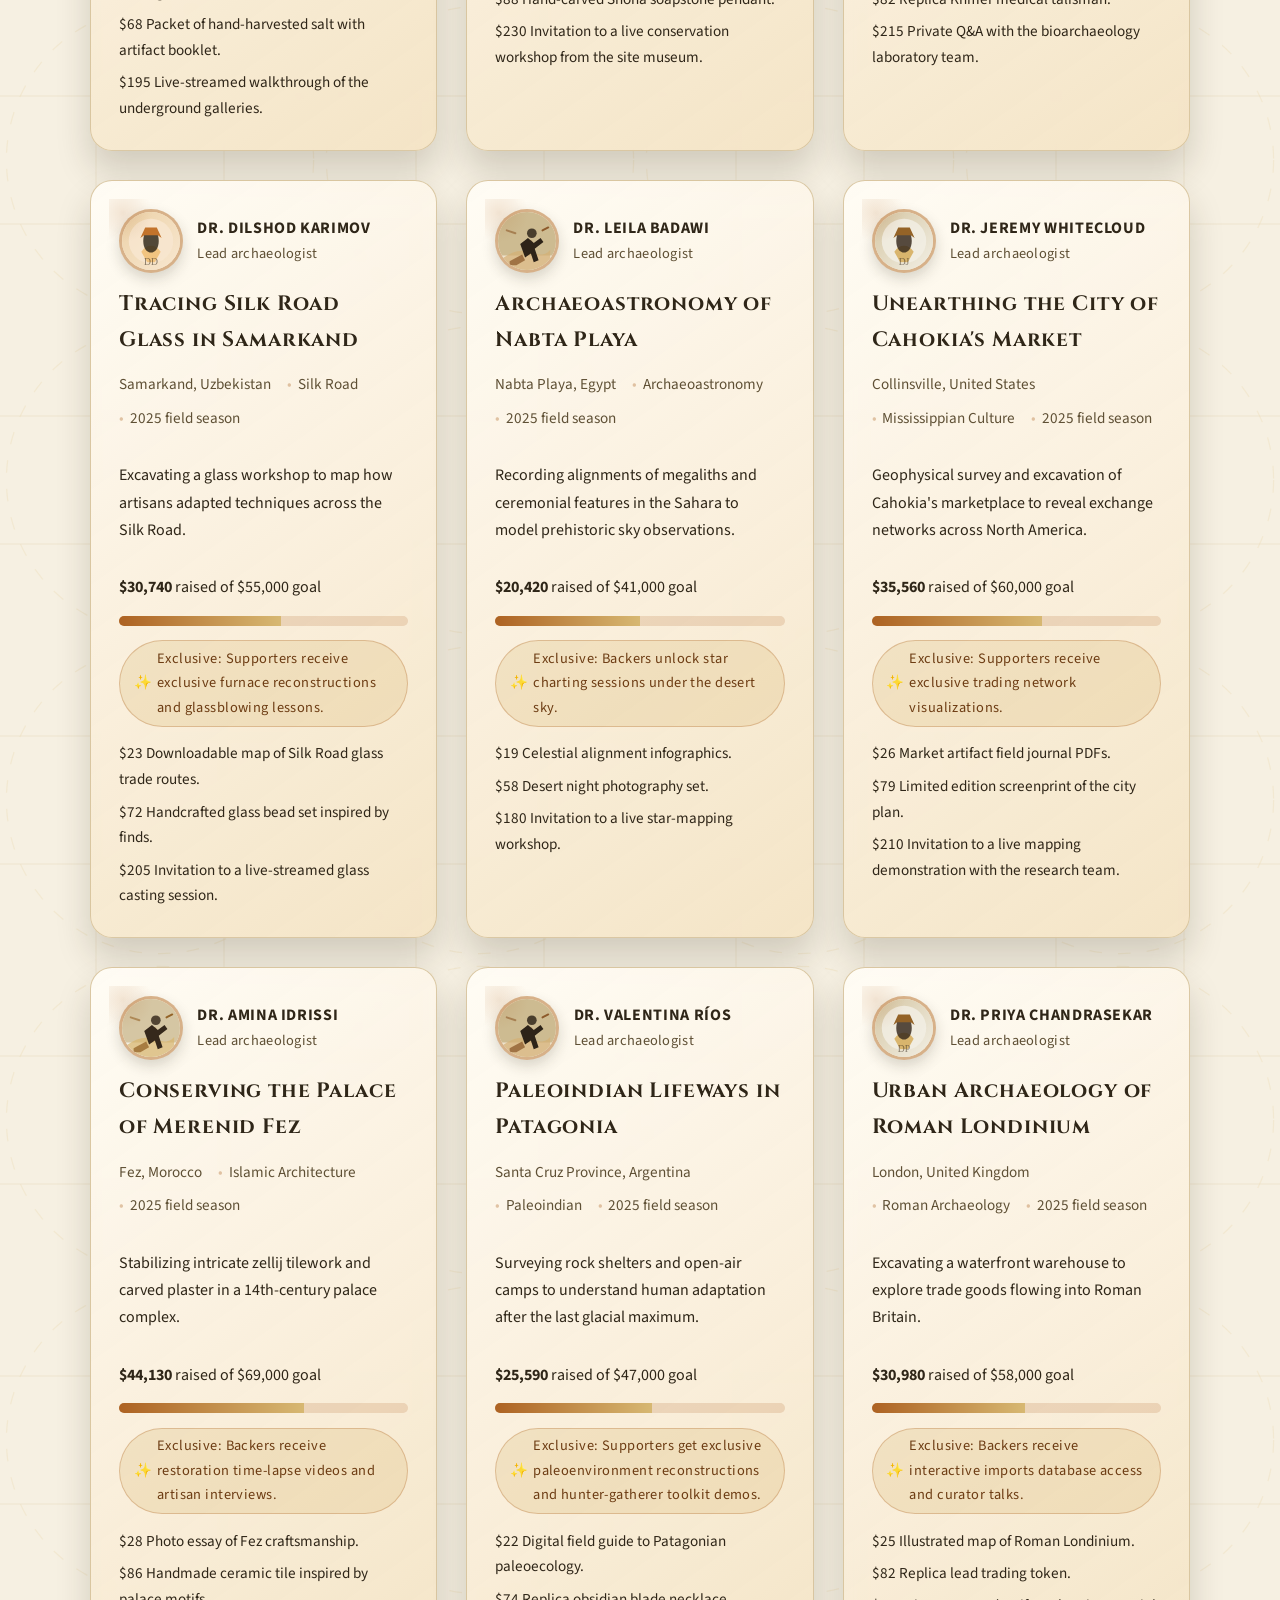
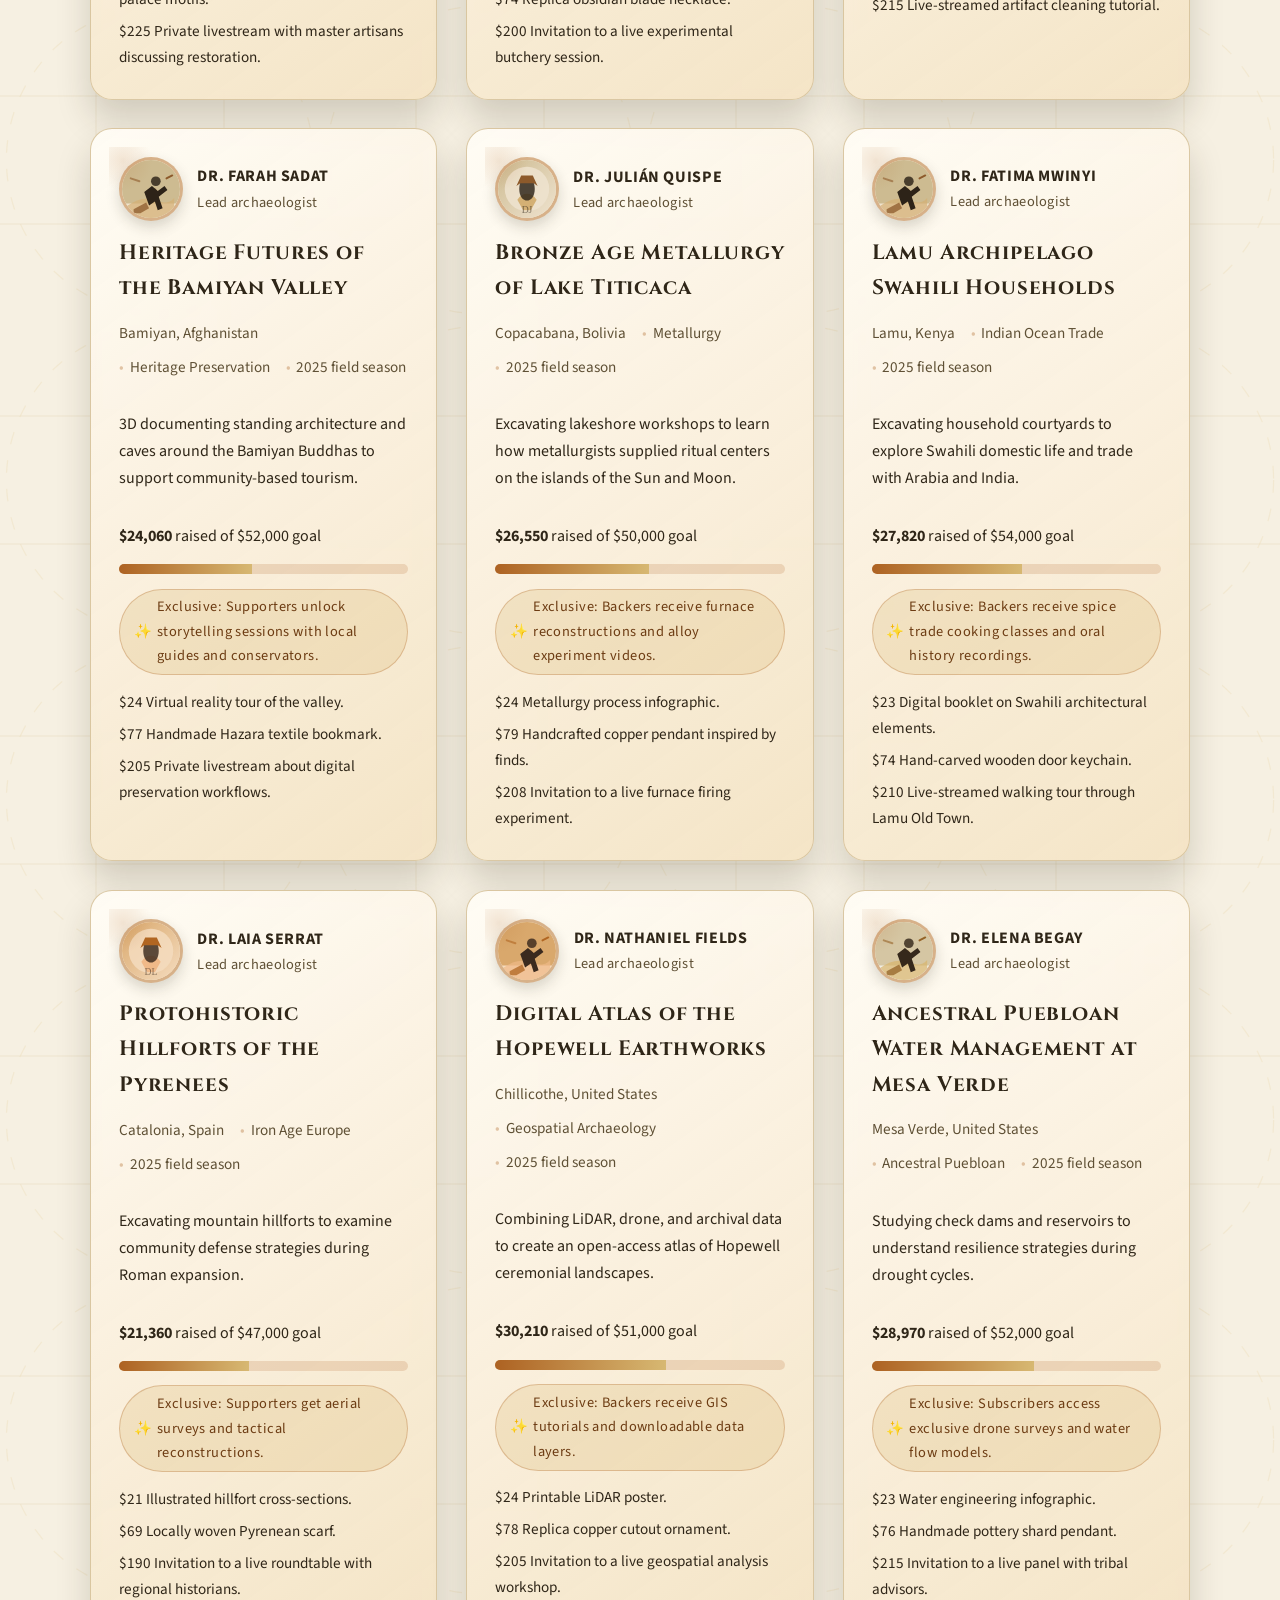
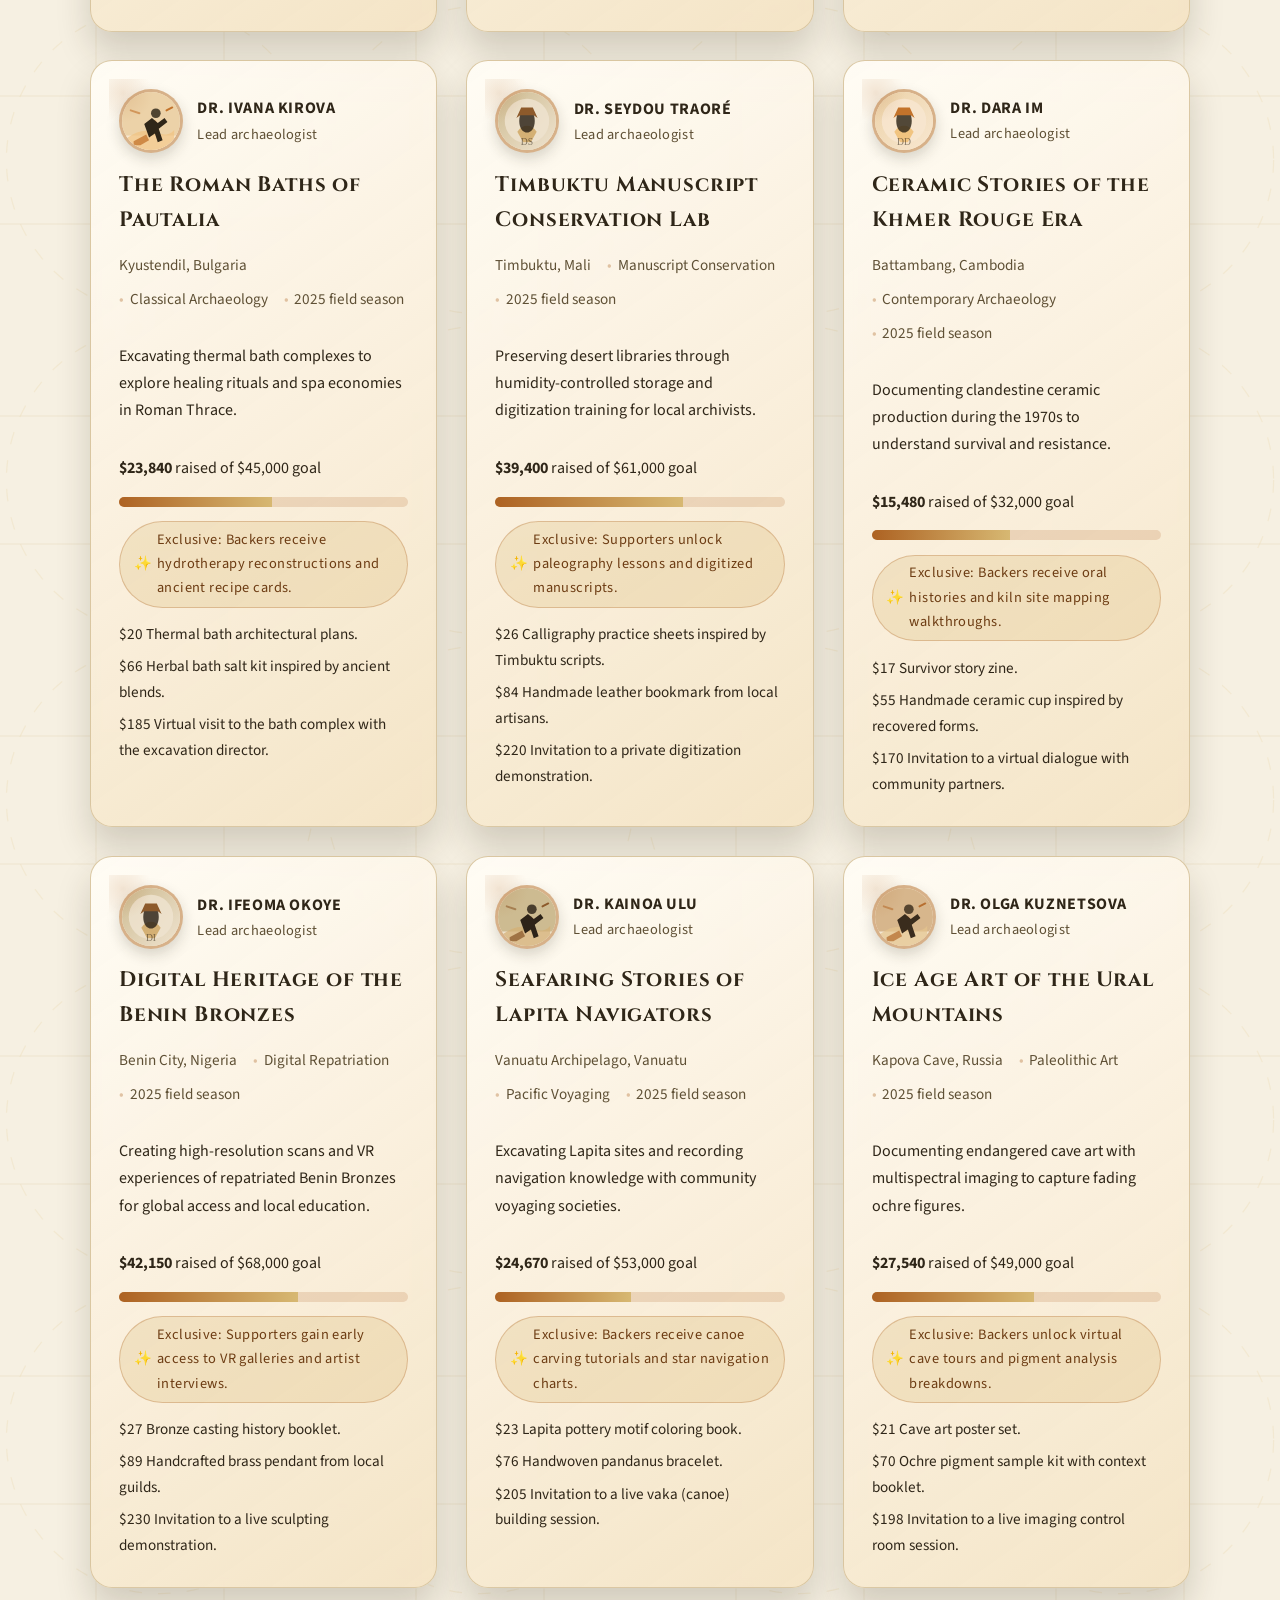
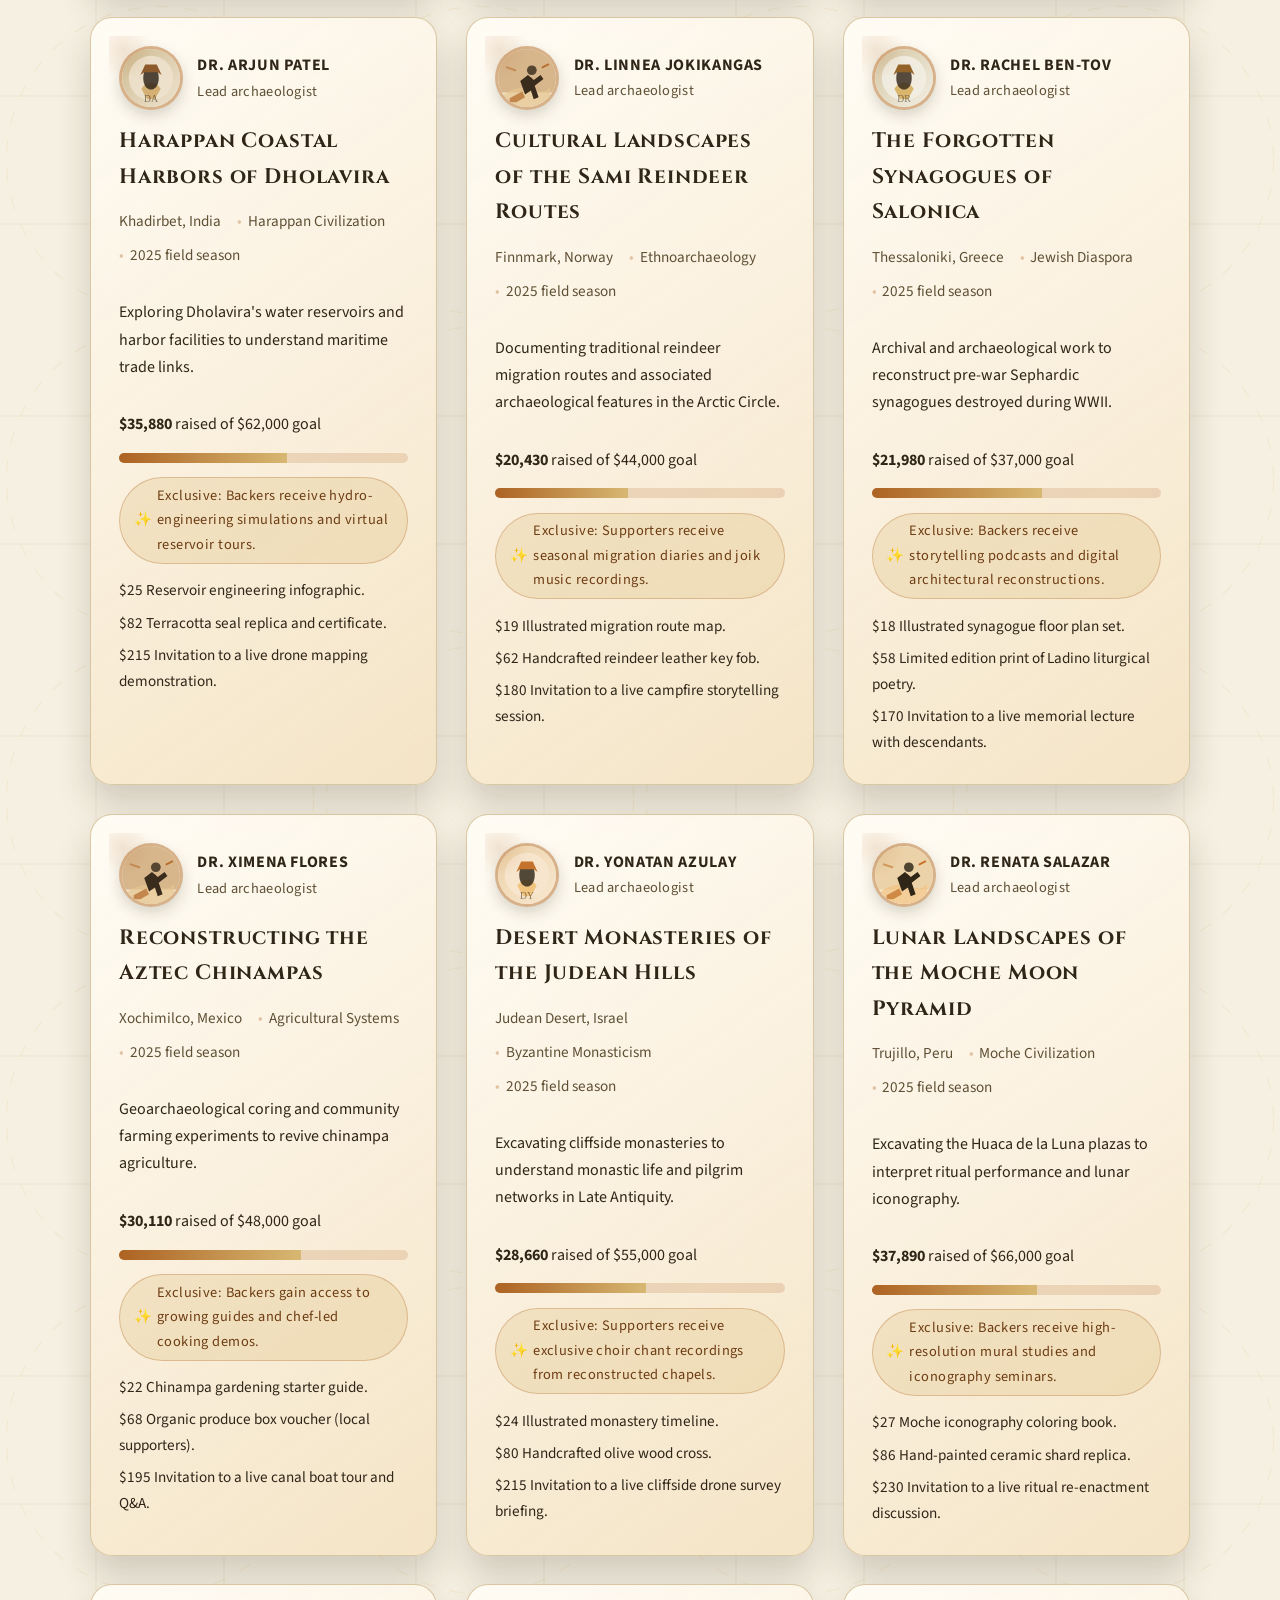
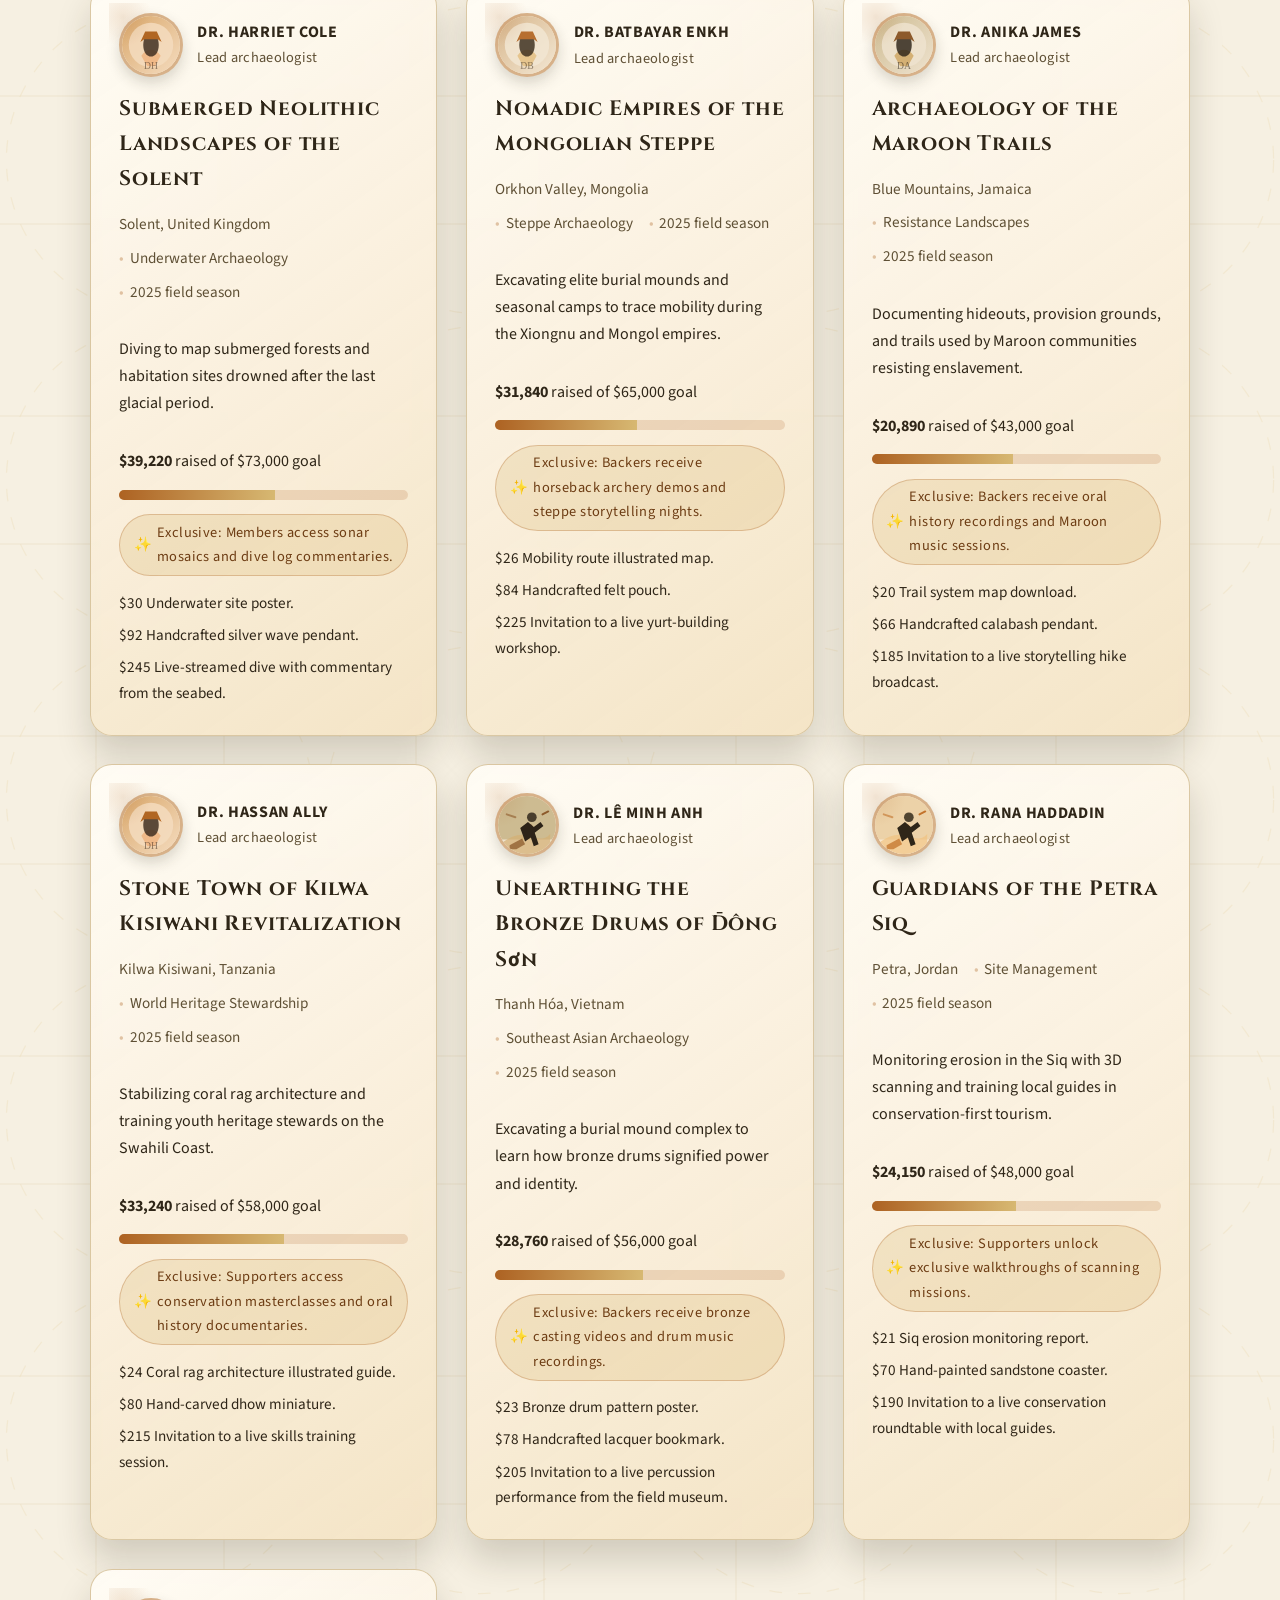
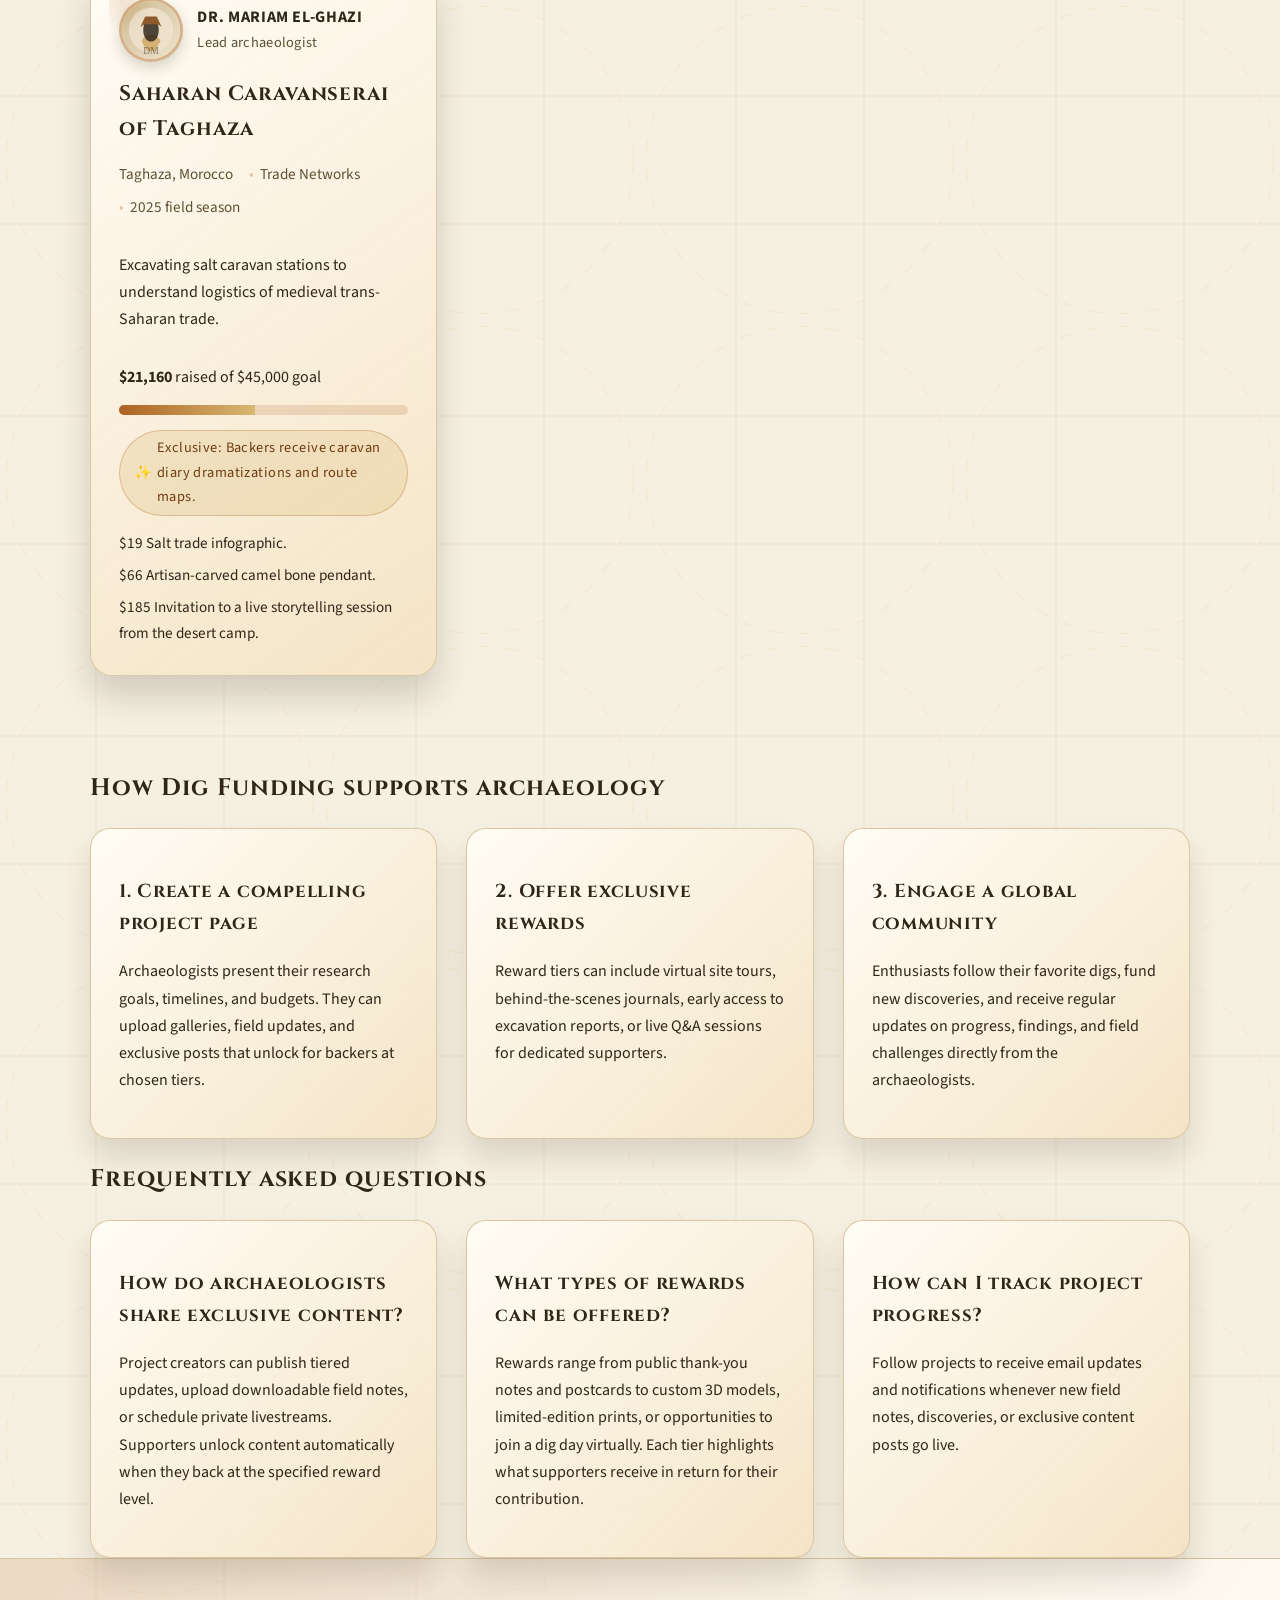
==== commit b2b95f3d: "Restyle Dig Funding with explorer theme" ====
--- a/index.html
+++ b/index.html
@@ -3,20 +3,20 @@
 <head>
   <meta charset="UTF-8" />
   <meta name="viewport" content="width=device-width, initial-scale=1.0" />
-  <title>DigFunding | Archaeology Project Funding</title>
+  <title>Dig Funding | Archaeology Project Funding</title>
   <link rel="preconnect" href="https://fonts.googleapis.com" />
   <link rel="preconnect" href="https://fonts.gstatic.com" crossorigin />
-  <link href="https://fonts.googleapis.com/css2?family=Source+Sans+3:wght@400;600;700&display=swap" rel="stylesheet" />
+  <link href="https://fonts.googleapis.com/css2?family=Cinzel:wght@500;700&family=Source+Sans+3:wght@400;600;700&display=swap" rel="stylesheet" />
   <link rel="stylesheet" href="style.css" />
 </head>
 <body>
   <header class="site-header">
     <div class="container header-content">
       <div class="brand">
-        <span aria-hidden="true">🗺️</span>
+        <span aria-hidden="true">🧭</span>
         <div>
-          <h1>DigFunding</h1>
-          <p>Connecting archaeologists with global supporters.</p>
+          <h1>Dig Funding</h1>
+          <p>Fueling archaeological expeditions with explorer energy.</p>
         </div>
       </div>
       <nav aria-label="Primary">
@@ -33,22 +33,23 @@
     <section class="hero" id="discover">
       <div class="container hero-content">
         <div>
-          <h2>Support archaeological discoveries around the world</h2>
+          <h2>Back the next legendary discovery</h2>
           <p>
-            DigFunding is a home for archaeologists to share their fieldwork, conservation,
-            and storytelling projects, and for history enthusiasts to fund the future of the past.
+            Dig Funding is the campfire where archaeologists and explorers gather to share their
+            quests. Sponsor fieldwork, conservation, and storytelling missions that keep the thrill
+            of discovery alive.
           </p>
         </div>
         <div class="hero-highlight" role="status">
           <strong>50+</strong>
-          <span>Active projects seeking supporters right now.</span>
+          <span>Active expeditions ready for their next patron.</span>
         </div>
       </div>
     </section>
 
     <section class="filters">
       <div class="container">
-        <h2>Find a project to support</h2>
+        <h2>Chart a project to support</h2>
         <form id="filter-form" class="filter-form" novalidate>
           <label class="filter-group">
             <span>Search</span>
@@ -85,7 +86,7 @@
 
     <section class="how-it-works" id="how-it-works">
       <div class="container">
-        <h2>How DigFunding supports archaeology</h2>
+        <h2>How Dig Funding supports archaeology</h2>
         <div class="steps">
           <article>
             <h3>1. Create a compelling project page</h3>
@@ -146,7 +147,7 @@
 
   <footer class="site-footer">
     <div class="container">
-      <p>&copy; <span id="current-year"></span> DigFunding. Celebrating archaeology worldwide.</p>
+      <p>&copy; <span id="current-year"></span> Dig Funding. Celebrating archaeology worldwide.</p>
     </div>
   </footer>
 
--- a/style.css
+++ b/style.css
@@ -1,13 +1,19 @@
 :root {
   color-scheme: light;
-  --bg: #f6f7fb;
-  --surface: #ffffff;
-  --primary: #2c6e8f;
-  --primary-dark: #204e68;
-  --accent: #ffb347;
-  --text: #1f2d3d;
-  --muted: #5f6c7b;
-  --border: #d9e1e8;
+  --bg: #f3ede0;
+  --surface: rgba(255, 249, 240, 0.88);
+  --surface-strong: #fff4e0;
+  --primary: #ad6222;
+  --primary-dark: #6d3c13;
+  --accent: #d7b872;
+  --accent-deep: #86703d;
+  --text: #2f2618;
+  --text-soft: #5f5035;
+  --border: #d6c39c;
+  --shadow: rgba(47, 38, 24, 0.15);
+  --parchment-texture: url("data:image/svg+xml,%3Csvg width='200' height='200' viewBox='0 0 200 200' xmlns='http://www.w3.org/2000/svg'%3E%3Crect fill='%23f6f0e2' width='200' height='200'/%3E%3Cpath d='M0 60h200M0 140h200' stroke='%23dfcfab' stroke-width='0.6' opacity='0.4'/%3E%3Cpath d='M60 0v200M140 0v200' stroke='%23dfcfab' stroke-width='0.6' opacity='0.4'/%3E%3Ccircle cx='100' cy='100' r='96' fill='none' stroke='%23eadab2' stroke-width='0.8' opacity='0.35' stroke-dasharray='8 10'/%3E%3C/svg%3E");
+  --map-illustration: url("data:image/svg+xml,%3Csvg width='480' height='320' viewBox='0 0 480 320' xmlns='http://www.w3.org/2000/svg'%3E%3Cdefs%3E%3ClinearGradient id='g1' x1='0' y1='0' x2='1' y2='1'%3E%3Cstop offset='0' stop-color='%23f3e2c0'/%3E%3Cstop offset='1' stop-color='%23e3cda1'/%3E%3C/linearGradient%3E%3C/defs%3E%3Crect width='480' height='320' fill='url(%23g1)'/%3E%3Cpath d='M30 250Q120 140 210 180T390 110' fill='none' stroke='%23caa667' stroke-width='6' stroke-linecap='round' stroke-linejoin='round' opacity='0.38'/%3E%3Cpath d='M60 60l28 20-12 34-36-6zM320 46l42 14-8 38-48-18z' fill='%23d7b872' opacity='0.35'/%3E%3Cpath d='M420 244c-32-28-70-48-118-40-40 6-70 44-106 42-40-3-64-49-120-72' fill='none' stroke='%23b8914b' stroke-width='3' stroke-linecap='round' stroke-dasharray='10 16' opacity='0.45'/%3E%3Ccircle cx='140' cy='118' r='9' fill='%23b76a1f' opacity='0.6'/%3E%3Ccircle cx='356' cy='92' r='7' fill='%23845c2b' opacity='0.55'/%3E%3C/svg%3E");
+  --compass-overlay: url("data:image/svg+xml,%3Csvg width='220' height='220' viewBox='0 0 220 220' xmlns='http://www.w3.org/2000/svg'%3E%3Cg fill='none' stroke='%23c7ab74' stroke-width='1.2' opacity='0.35'%3E%3Ccircle cx='110' cy='110' r='108'/%3E%3Cpath d='M110 6v208M6 110h208'/%3E%3Cpath d='M36 36l148 148M36 184L184 36'/%3E%3C/g%3E%3Cpath d='M110 52l12 58-12 58-12-58z' fill='%23b86c25' opacity='0.25'/%3E%3C/svg%3E");
   font-size: 16px;
 }
 
@@ -18,13 +24,28 @@
 body {
   margin: 0;
   font-family: 'Source Sans 3', system-ui, -apple-system, BlinkMacSystemFont, 'Segoe UI', sans-serif;
-  background: var(--bg);
+  background-color: var(--bg);
+  background-image: var(--parchment-texture);
+  background-size: 320px;
   color: var(--text);
-  line-height: 1.6;
+  line-height: 1.7;
+}
+
+h1,
+h2,
+h3 {
+  font-family: 'Cinzel', 'Source Sans 3', serif;
+  letter-spacing: 0.04em;
+  color: var(--text);
+}
+
+p {
+  max-width: 65ch;
 }
 
 a {
   color: inherit;
+  text-decoration: none;
 }
 
 a:hover,
@@ -38,11 +59,13 @@
 }
 
 .site-header {
-  background: var(--surface);
+  background: linear-gradient(120deg, rgba(173, 98, 34, 0.14), rgba(247, 226, 187, 0.65)), var(--surface);
   border-bottom: 1px solid var(--border);
+  box-shadow: 0 12px 24px rgba(47, 38, 24, 0.08);
   position: sticky;
   top: 0;
   z-index: 100;
+  backdrop-filter: blur(6px);
 }
 
 .header-content {
@@ -56,19 +79,26 @@
 .brand {
   display: inline-flex;
   align-items: center;
-  gap: 0.75rem;
+  gap: 0.9rem;
   font-weight: 700;
+  color: var(--text);
+}
+
+.brand span {
+  font-size: 1.8rem;
 }
 
 .brand h1 {
-  font-size: 1.5rem;
+  font-size: 1.6rem;
   margin: 0;
 }
 
 .brand p {
   margin: 0;
-  color: var(--muted);
+  color: var(--text-soft);
   font-size: 0.95rem;
+  letter-spacing: 0.03em;
+  text-transform: uppercase;
 }
 
 .nav-links {
@@ -78,17 +108,19 @@
   margin: 0;
   padding: 0;
   font-weight: 600;
+  letter-spacing: 0.05em;
+  text-transform: uppercase;
 }
 
 .nav-links a {
-  text-decoration: none;
   position: relative;
+  padding-bottom: 0.2rem;
 }
 
 .nav-links a::after {
   content: '';
   position: absolute;
-  inset: auto 0 -0.35rem;
+  inset: auto 0 -0.3rem;
   height: 2px;
   background: transparent;
   transition: background 0.2s ease;
@@ -100,51 +132,90 @@
 }
 
 .hero {
-  background: linear-gradient(120deg, rgba(44, 110, 143, 0.1), rgba(255, 179, 71, 0.2));
-  padding: 4rem 0 3rem;
+  position: relative;
+  padding: 5rem 0 3.5rem;
+  background: linear-gradient(140deg, rgba(173, 98, 34, 0.78), rgba(86, 62, 29, 0.85)), var(--map-illustration);
+  background-size: cover;
+  color: #fffdf8;
+  overflow: hidden;
+}
+
+.hero::before {
+  content: '';
+  position: absolute;
+  inset: 0;
+  background-image: var(--compass-overlay);
+  background-size: 260px;
+  opacity: 0.45;
+  mix-blend-mode: screen;
+}
+
+.hero::after {
+  content: '';
+  position: absolute;
+  inset: auto 0 -12% 0;
+  height: 55%;
+  background: linear-gradient(180deg, rgba(247, 226, 187, 0), rgba(243, 228, 197, 0.85));
 }
 
 .hero-content {
+  position: relative;
   display: flex;
   justify-content: space-between;
-  align-items: center;
-  gap: 2rem;
+  align-items: flex-start;
+  gap: 2.5rem;
   flex-wrap: wrap;
 }
 
 .hero h2 {
-  font-size: clamp(2rem, 3vw, 2.5rem);
+  font-size: clamp(2.2rem, 4vw, 2.8rem);
   margin-bottom: 1rem;
+  text-transform: uppercase;
+}
+
+.hero p {
+  font-size: 1.05rem;
+  max-width: 55ch;
 }
 
 .hero-highlight {
-  background: var(--surface);
-  border-radius: 16px;
-  padding: 1.5rem;
+  background: rgba(255, 249, 240, 0.9);
+  border-radius: 20px;
+  padding: 1.8rem;
   text-align: center;
-  border: 1px solid var(--border);
-  min-width: 180px;
+  border: 1px solid rgba(214, 195, 156, 0.7);
+  min-width: 200px;
+  color: var(--text);
+  box-shadow: 0 18px 36px rgba(35, 24, 10, 0.18);
 }
 
 .hero-highlight strong {
   display: block;
-  font-size: 2rem;
+  font-size: 2.5rem;
   color: var(--primary);
+  letter-spacing: 0.05em;
 }
 
 .filters {
-  padding: 2.5rem 0;
+  padding: 2.8rem 0;
 }
 
 .filters h2 {
   margin-top: 0;
+  text-transform: uppercase;
+  letter-spacing: 0.08em;
 }
 
 .filter-form {
   display: grid;
   gap: 1rem;
-  grid-template-columns: repeat(auto-fit, minmax(200px, 1fr));
+  grid-template-columns: repeat(auto-fit, minmax(220px, 1fr));
   align-items: end;
+  padding: 1.25rem;
+  background: var(--surface);
+  border-radius: 18px;
+  border: 1px solid rgba(214, 195, 156, 0.8);
+  box-shadow: 0 12px 24px rgba(47, 38, 24, 0.08);
 }
 
 .filter-group {
@@ -152,73 +223,134 @@
   flex-direction: column;
   gap: 0.4rem;
   font-weight: 600;
+  color: var(--text-soft);
+  text-transform: uppercase;
+  letter-spacing: 0.05em;
+  font-size: 0.85rem;
 }
 
 .filter-group input,
 .filter-group select {
-  padding: 0.6rem 0.75rem;
-  border-radius: 8px;
+  padding: 0.65rem 0.75rem;
+  border-radius: 12px;
   border: 1px solid var(--border);
-  background: var(--surface);
+  background: rgba(255, 252, 245, 0.9);
   font-size: 1rem;
+  color: var(--text);
+  box-shadow: inset 0 1px 4px rgba(47, 38, 24, 0.08);
 }
 
 button.primary,
 button.secondary {
-  padding: 0.65rem 1rem;
+  padding: 0.75rem 1.4rem;
   font-size: 1rem;
   border-radius: 999px;
   cursor: pointer;
   border: none;
-  font-weight: 600;
+  font-weight: 700;
+  letter-spacing: 0.05em;
+  text-transform: uppercase;
 }
 
 button.primary {
-  background: var(--primary);
-  color: white;
+  background: linear-gradient(135deg, var(--primary), var(--accent-deep));
+  color: #fffaf1;
+  box-shadow: 0 12px 20px rgba(47, 38, 24, 0.22);
 }
 
 button.primary:hover,
 button.primary:focus {
-  background: var(--primary-dark);
+  background: linear-gradient(135deg, var(--primary-dark), var(--accent));
 }
 
 button.secondary {
   background: transparent;
   border: 1px solid var(--border);
-  color: var(--muted);
+  color: var(--text-soft);
 }
 
 .projects {
-  padding: 0 0 4rem;
+  padding: 1rem 0 4.5rem;
 }
 
 .project-count {
   margin-bottom: 1.5rem;
-  font-weight: 600;
+  font-weight: 700;
+  letter-spacing: 0.07em;
+  text-transform: uppercase;
+  color: var(--text-soft);
 }
 
 .projects-grid {
   display: grid;
-  grid-template-columns: repeat(auto-fill, minmax(280px, 1fr));
-  gap: 1.5rem;
+  grid-template-columns: repeat(auto-fill, minmax(290px, 1fr));
+  gap: 1.8rem;
 }
 
 .project-card {
-  background: var(--surface);
-  border-radius: 16px;
-  border: 1px solid var(--border);
-  padding: 1.5rem;
+  position: relative;
+  background: linear-gradient(145deg, rgba(255, 252, 245, 0.96), rgba(244, 226, 194, 0.88));
+  border-radius: 22px;
+  border: 1px solid rgba(214, 195, 156, 0.9);
+  padding: 1.75rem;
   display: flex;
   flex-direction: column;
-  gap: 0.75rem;
-  transition: transform 0.2s ease, box-shadow 0.2s ease;
+  gap: 0.9rem;
+  box-shadow: 0 20px 34px rgba(47, 38, 24, 0.18);
+  transition: transform 0.25s ease, box-shadow 0.25s ease;
+  backdrop-filter: blur(4px);
+}
+
+.project-card::after {
+  content: '';
+  position: absolute;
+  inset: 18px auto auto 18px;
+  width: 46px;
+  height: 46px;
+  background: radial-gradient(circle at 30% 30%, rgba(173, 98, 34, 0.3), transparent 65%);
+  opacity: 0.5;
+  pointer-events: none;
 }
 
 .project-card:hover,
 .project-card:focus-within {
-  transform: translateY(-4px);
-  box-shadow: 0 12px 24px rgba(31, 45, 61, 0.1);
+  transform: translateY(-6px);
+  box-shadow: 0 26px 48px rgba(47, 38, 24, 0.22);
+}
+
+.researcher {
+  display: flex;
+  align-items: center;
+  gap: 0.9rem;
+}
+
+.researcher img {
+  width: 64px;
+  height: 64px;
+  border-radius: 50%;
+  border: 3px solid rgba(173, 98, 34, 0.45);
+  box-shadow: 0 6px 14px rgba(47, 38, 24, 0.18);
+  object-fit: cover;
+  background: #f9f1dd;
+}
+
+.researcher-name {
+  margin: 0;
+  font-weight: 700;
+  letter-spacing: 0.04em;
+  text-transform: uppercase;
+}
+
+.researcher-role {
+  margin: 0;
+  color: var(--text-soft);
+  font-size: 0.9rem;
+  letter-spacing: 0.02em;
+}
+
+.project-card h3 {
+  margin: 0;
+  font-size: 1.3rem;
 }
 
 .project-meta {
@@ -226,13 +358,13 @@
   flex-wrap: wrap;
   gap: 0.5rem 1rem;
   font-size: 0.95rem;
-  color: var(--muted);
+  color: var(--text-soft);
 }
 
 .project-meta span::before {
   content: '•';
   margin-right: 0.35rem;
-  color: var(--border);
+  color: rgba(173, 98, 34, 0.35);
 }
 
 .project-meta span:first-child::before {
@@ -241,9 +373,9 @@
 }
 
 .funding-bar {
-  height: 8px;
+  height: 10px;
   border-radius: 999px;
-  background: rgba(44, 110, 143, 0.15);
+  background: rgba(173, 98, 34, 0.18);
   overflow: hidden;
 }
 
@@ -253,49 +385,68 @@
   background: linear-gradient(90deg, var(--primary), var(--accent));
 }
 
-.rewards {
-  margin: 0;
-  padding: 0;
-  list-style: none;
-  display: flex;
-  flex-direction: column;
-  gap: 0.35rem;
-  font-size: 0.95rem;
-}
-
 .exclusive-tag {
   display: inline-flex;
   align-items: center;
-  gap: 0.25rem;
+  gap: 0.3rem;
   font-size: 0.9rem;
-  color: var(--primary);
-  background: rgba(44, 110, 143, 0.12);
+  color: var(--primary-dark);
+  background: rgba(215, 184, 114, 0.25);
+  border: 1px solid rgba(173, 98, 34, 0.3);
   border-radius: 999px;
-  padding: 0.25rem 0.75rem;
+  padding: 0.35rem 0.85rem;
   width: fit-content;
+  letter-spacing: 0.03em;
+}
+
+.rewards {
+  margin: 0;
+  padding: 0;
+  list-style: none;
+  display: flex;
+  flex-direction: column;
+  gap: 0.4rem;
+  font-size: 0.95rem;
 }
 
 .steps,
 .faq-grid {
   display: grid;
-  gap: 1.5rem;
-  grid-template-columns: repeat(auto-fit, minmax(240px, 1fr));
+  gap: 1.8rem;
+  grid-template-columns: repeat(auto-fit, minmax(260px, 1fr));
 }
 
 .steps article,
 .faq-grid article {
-  background: var(--surface);
-  border: 1px solid var(--border);
-  border-radius: 16px;
-  padding: 1.5rem;
+  background: linear-gradient(135deg, rgba(255, 252, 245, 0.96), rgba(244, 226, 194, 0.85));
+  border: 1px solid rgba(214, 195, 156, 0.9);
+  border-radius: 20px;
+  padding: 1.75rem;
+  box-shadow: 0 18px 30px rgba(47, 38, 24, 0.14);
 }
 
 .site-footer {
-  background: var(--surface);
+  background: linear-gradient(120deg, rgba(173, 98, 34, 0.16), rgba(255, 252, 245, 0.95));
   border-top: 1px solid var(--border);
-  padding: 1.5rem 0;
+  padding: 1.8rem 0;
   text-align: center;
-  color: var(--muted);
+  color: var(--text-soft);
+  letter-spacing: 0.04em;
+  text-transform: uppercase;
+}
+
+@media (max-width: 900px) {
+  .hero {
+    padding: 4rem 0 3rem;
+  }
+
+  .hero-content {
+    flex-direction: column;
+  }
+
+  .nav-links {
+    font-size: 0.85rem;
+  }
 }
 
 @media (max-width: 720px) {
@@ -312,4 +463,8 @@
   .filter-form {
     grid-template-columns: 1fr;
   }
-}
+
+  .hero-highlight {
+    align-self: flex-start;
+  }
+}
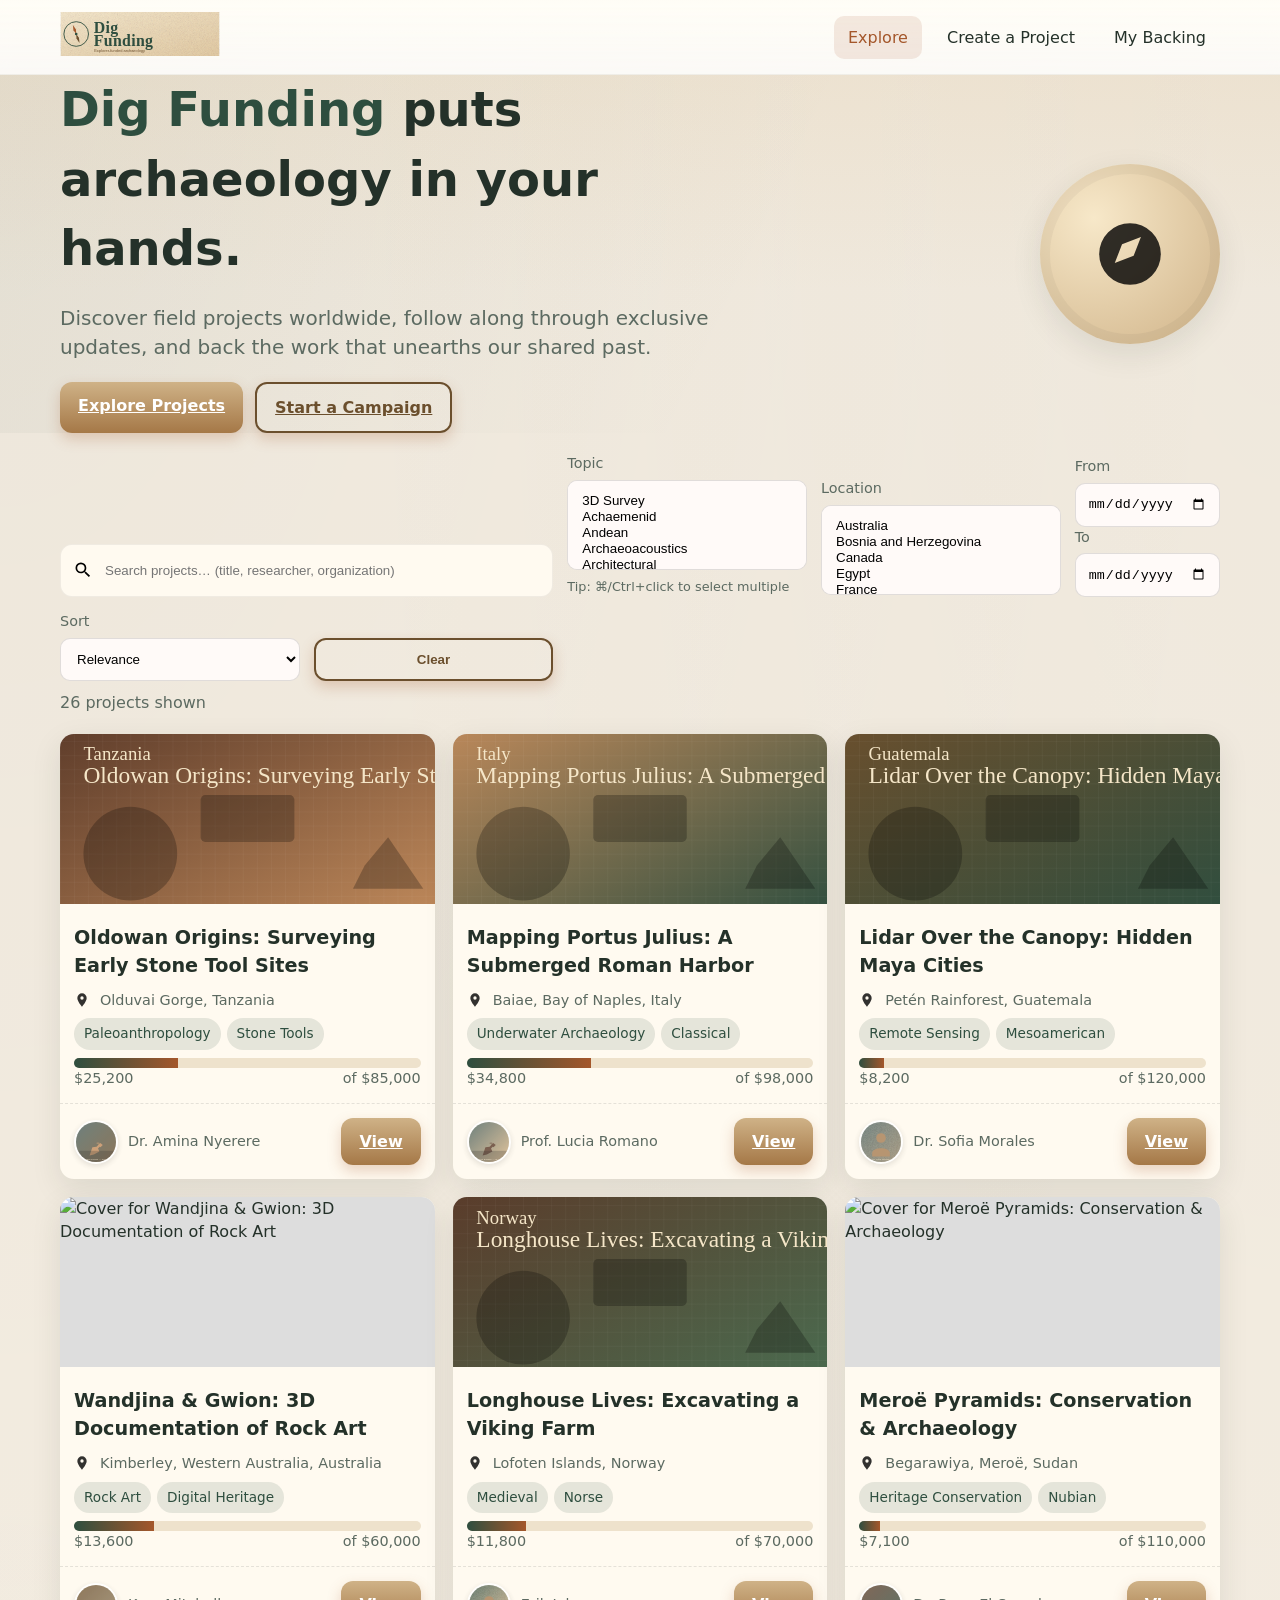
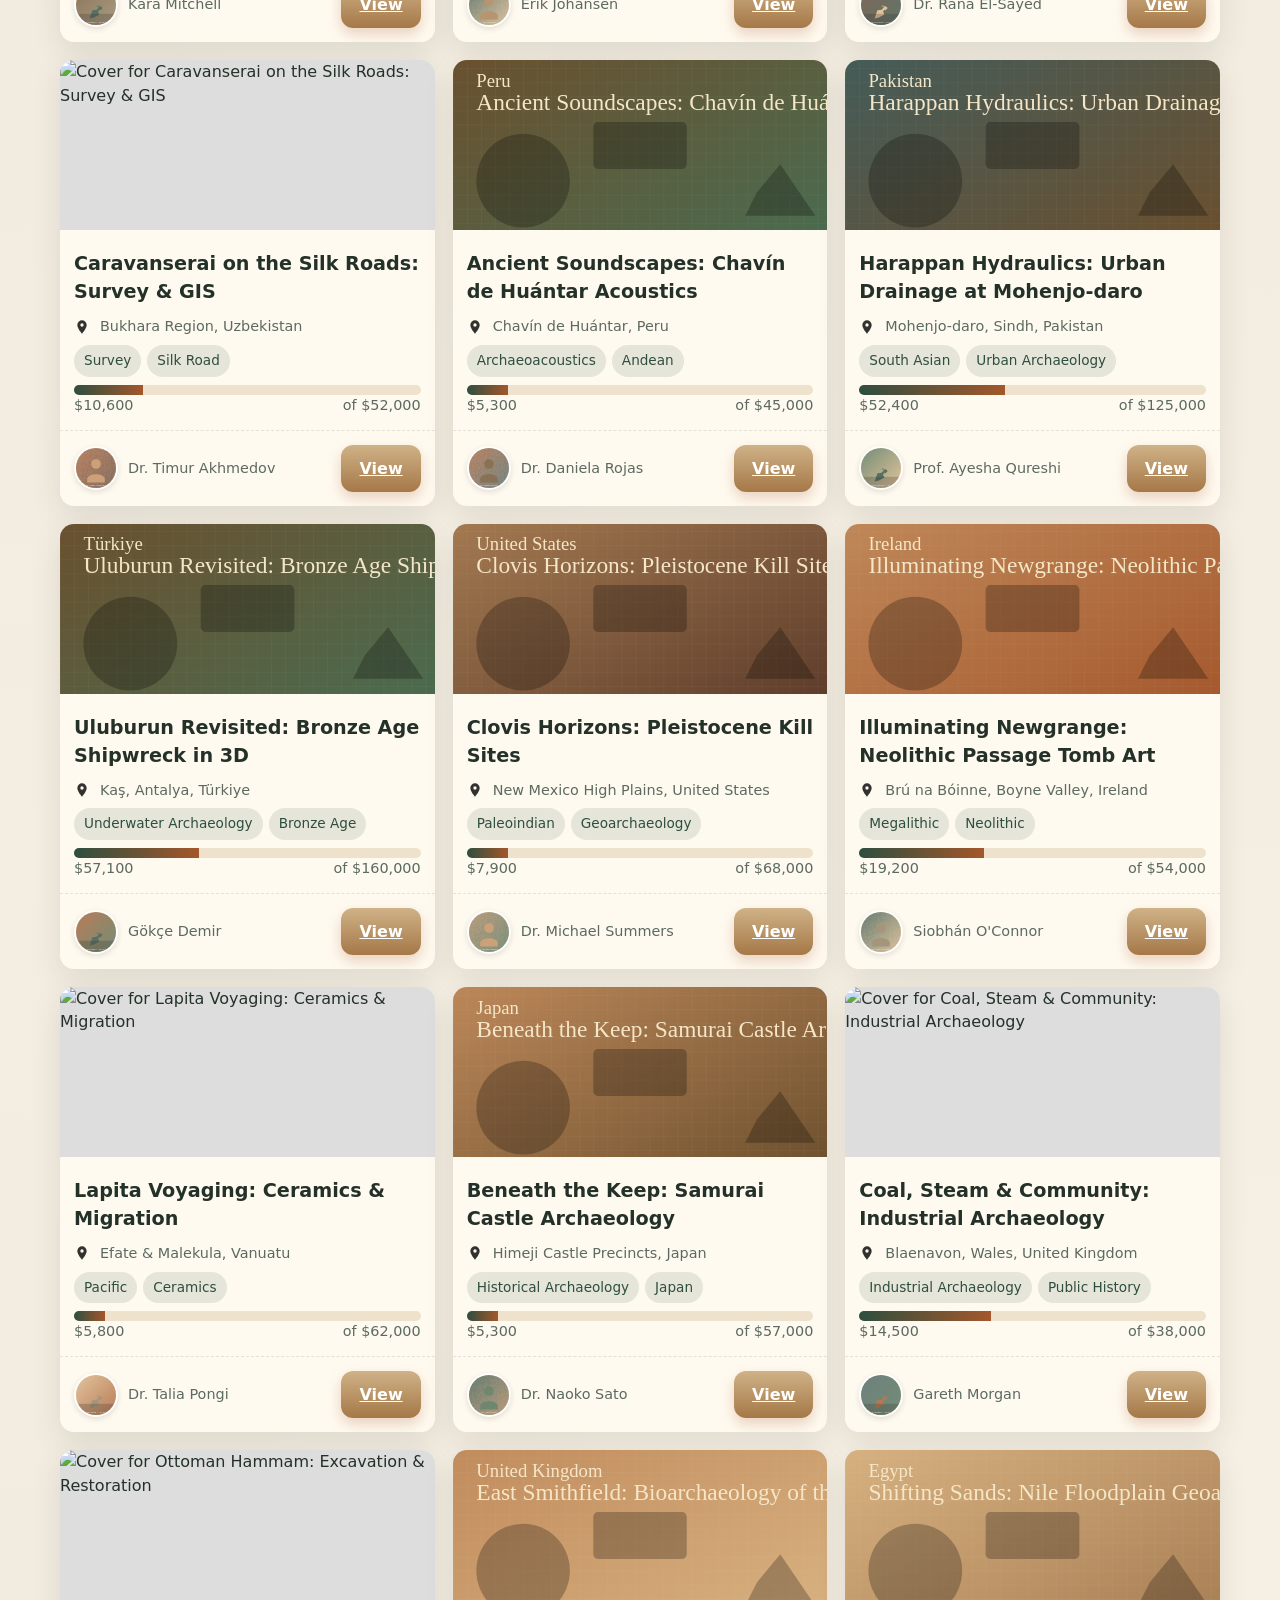
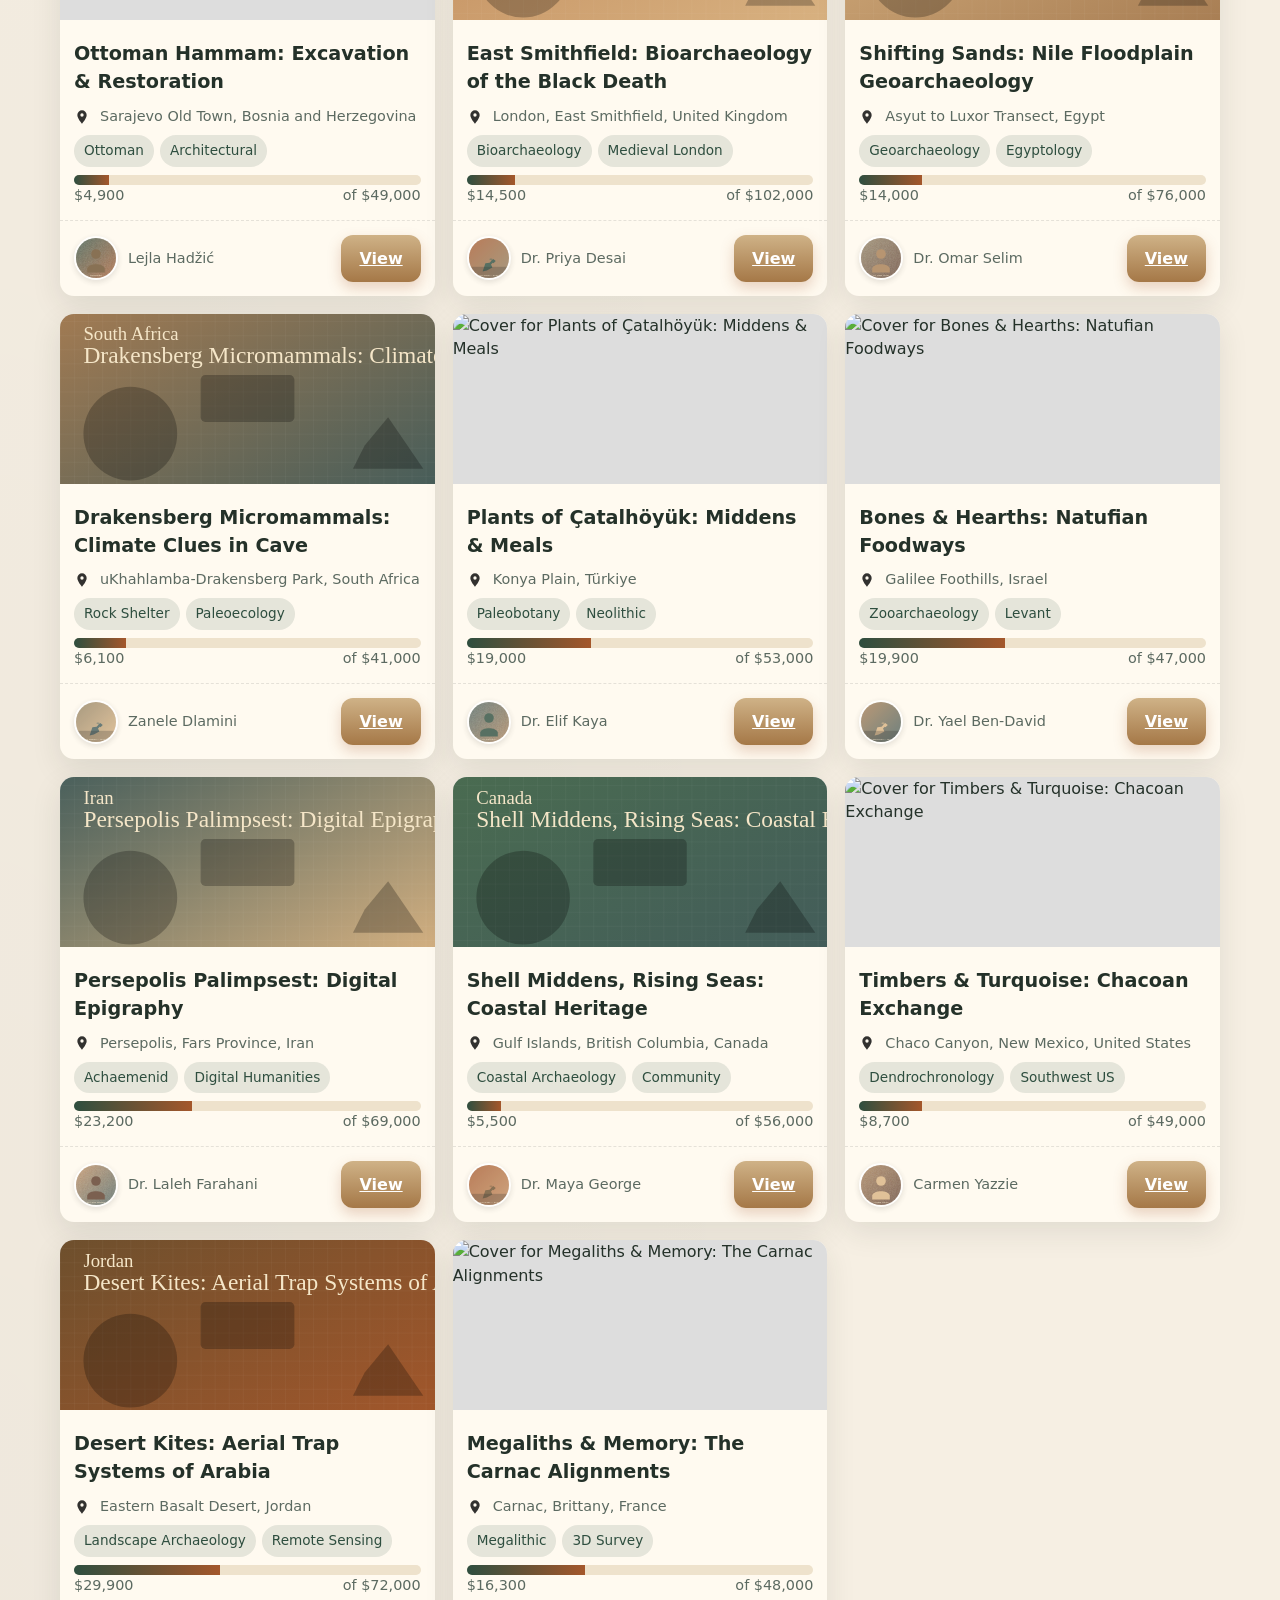
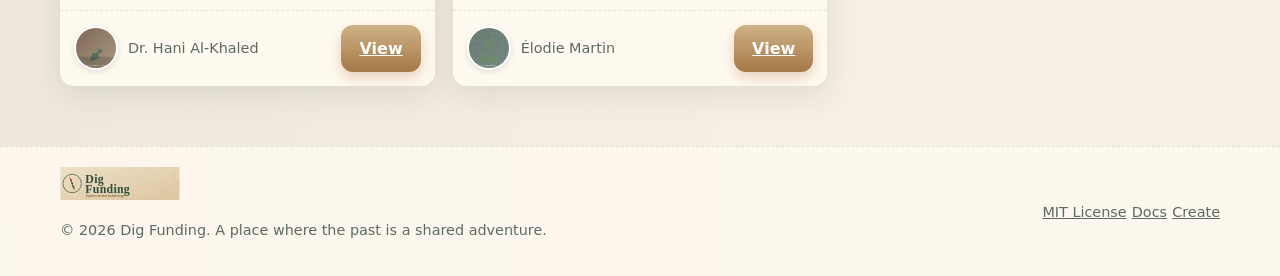
==== commit 476d751b: "Add files via upload" ====
--- a/index.html
+++ b/index.html
@@ -1,156 +1,106 @@
 <!DOCTYPE html>
 <html lang="en">
 <head>
-  <meta charset="UTF-8" />
-  <meta name="viewport" content="width=device-width, initial-scale=1.0" />
-  <title>Dig Funding | Archaeology Project Funding</title>
-  <link rel="preconnect" href="https://fonts.googleapis.com" />
-  <link rel="preconnect" href="https://fonts.gstatic.com" crossorigin />
-  <link href="https://fonts.googleapis.com/css2?family=Cinzel:wght@500;700&family=Source+Sans+3:wght@400;600;700&display=swap" rel="stylesheet" />
-  <link rel="stylesheet" href="style.css" />
+  <meta charset="utf-8" />
+  <meta name="viewport" content="width=device-width, initial-scale=1" />
+  <title>Dig Funding — Explorer‑backed archaeology</title>
+  <meta name="description" content="Dig Funding: a modern, explorer‑inspired platform where archaeologists share projects and the public funds discoveries." />
+  <link rel="icon" href="assets/logo.svg">
+  <link rel="preload" href="assets/logo.svg" as="image">
+  <link rel="stylesheet" href="styles/main.css" />
 </head>
 <body>
   <header class="site-header">
-    <div class="container header-content">
-      <div class="brand">
-        <span aria-hidden="true">🧭</span>
-        <div>
-          <h1>Dig Funding</h1>
-          <p>Fueling archaeological expeditions with explorer energy.</p>
-        </div>
-      </div>
-      <nav aria-label="Primary">
-        <ul class="nav-links">
-          <li><a href="#discover">Discover</a></li>
-          <li><a href="#how-it-works">How it works</a></li>
-          <li><a href="#faq">FAQ</a></li>
-        </ul>
+    <div class="wrap">
+      <a class="brand" href="index.html" aria-label="Dig Funding home">
+        <img src="assets/logo.svg" alt="Dig Funding logo" width="160" height="44"/>
+      </a>
+      <nav class="nav">
+        <a href="index.html" aria-current="page">Explore</a>
+        <a href="create.html">Create a Project</a>
+        <a href="#" id="my-backing-link">My Backing</a>
       </nav>
     </div>
   </header>
 
   <main>
-    <section class="hero" id="discover">
-      <div class="container hero-content">
-        <div>
-          <h2>Back the next legendary discovery</h2>
-          <p>
-            Dig Funding is the campfire where archaeologists and explorers gather to share their
-            quests. Sponsor fieldwork, conservation, and storytelling missions that keep the thrill
-            of discovery alive.
-          </p>
+    <section class="hero">
+      <div class="wrap hero-inner">
+        <div class="hero-copy">
+          <h1><span class="accent">Dig Funding</span> puts archaeology in your hands.</h1>
+          <p class="lead">Discover field projects worldwide, follow along through exclusive updates, and back the work that unearths our shared past.</p>
+          <div class="hero-cta">
+            <a href="#explore" class="btn">Explore Projects</a>
+            <a href="create.html" class="btn btn-ghost">Start a Campaign</a>
+          </div>
         </div>
-        <div class="hero-highlight" role="status">
-          <strong>50+</strong>
-          <span>Active expeditions ready for their next patron.</span>
+        <div class="hero-badge" aria-hidden="true">
+          <img src="assets/icons/compass.svg" alt="" />
         </div>
       </div>
     </section>
 
-    <section class="filters">
-      <div class="container">
-        <h2>Chart a project to support</h2>
-        <form id="filter-form" class="filter-form" novalidate>
-          <label class="filter-group">
-            <span>Search</span>
-            <input type="search" id="search-input" placeholder="Find by project, archaeologist, or keyword" />
-          </label>
-          <label class="filter-group">
-            <span>Topic</span>
-            <select id="topic-select">
-              <option value="">All topics</option>
-            </select>
-          </label>
-          <label class="filter-group">
-            <span>Location</span>
-            <select id="location-select">
-              <option value="">All locations</option>
-            </select>
-          </label>
-          <label class="filter-group">
-            <span>Start year</span>
-            <input type="number" id="year-input" placeholder="e.g. 2025" min="1900" max="2100" />
-          </label>
-          <button type="submit" class="primary">Apply filters</button>
-          <button type="reset" class="secondary" id="reset-button">Reset</button>
-        </form>
+    <section id="explore" class="explore wrap">
+      <div class="filters">
+        <div class="filter search">
+          <img src="assets/icons/search.svg" alt="" width="20" height="20"/>
+          <input id="q" type="search" placeholder="Search projects… (title, researcher, organization)"/>
+        </div>
+
+        <div class="filter select">
+          <label for="topic">Topic</label>
+          <select id="topic" multiple>
+          </select>
+          <div class="help">Tip: ⌘/Ctrl+click to select multiple</div>
+        </div>
+
+        <div class="filter select">
+          <label for="location">Location</label>
+          <select id="location" multiple></select>
+        </div>
+
+        <div class="filter dates">
+          <label for="start">From</label>
+          <input id="start" type="date"/>
+          <label for="end">To</label>
+          <input id="end" type="date"/>
+        </div>
+
+        <div class="filter select">
+          <label for="sort">Sort</label>
+          <select id="sort">
+            <option value="relevance">Relevance</option>
+            <option value="newest">Newest</option>
+            <option value="endingSoon">Ending soon</option>
+            <option value="mostFunded">Most funded</option>
+          </select>
+        </div>
+
+        <button id="clear" class="btn btn-ghost">Clear</button>
       </div>
-    </section>
 
-    <section class="projects" aria-live="polite">
-      <div class="container">
-        <div id="project-count" class="project-count" role="status"></div>
-        <div id="projects-grid" class="projects-grid" aria-label="Project results"></div>
-      </div>
-    </section>
+      <div id="results-stats" class="results-stats" aria-live="polite"></div>
 
-    <section class="how-it-works" id="how-it-works">
-      <div class="container">
-        <h2>How Dig Funding supports archaeology</h2>
-        <div class="steps">
-          <article>
-            <h3>1. Create a compelling project page</h3>
-            <p>
-              Archaeologists present their research goals, timelines, and budgets. They can upload
-              galleries, field updates, and exclusive posts that unlock for backers at chosen tiers.
-            </p>
-          </article>
-          <article>
-            <h3>2. Offer exclusive rewards</h3>
-            <p>
-              Reward tiers can include virtual site tours, behind-the-scenes journals, early access to
-              excavation reports, or live Q&amp;A sessions for dedicated supporters.
-            </p>
-          </article>
-          <article>
-            <h3>3. Engage a global community</h3>
-            <p>
-              Enthusiasts follow their favorite digs, fund new discoveries, and receive regular updates
-              on progress, findings, and field challenges directly from the archaeologists.
-            </p>
-          </article>
-        </div>
-      </div>
-    </section>
-
-    <section class="faq" id="faq">
-      <div class="container">
-        <h2>Frequently asked questions</h2>
-        <div class="faq-grid">
-          <article>
-            <h3>How do archaeologists share exclusive content?</h3>
-            <p>
-              Project creators can publish tiered updates, upload downloadable field notes, or schedule
-              private livestreams. Supporters unlock content automatically when they back at the specified
-              reward level.
-            </p>
-          </article>
-          <article>
-            <h3>What types of rewards can be offered?</h3>
-            <p>
-              Rewards range from public thank-you notes and postcards to custom 3D models, limited-edition
-              prints, or opportunities to join a dig day virtually. Each tier highlights what supporters
-              receive in return for their contribution.
-            </p>
-          </article>
-          <article>
-            <h3>How can I track project progress?</h3>
-            <p>
-              Follow projects to receive email updates and notifications whenever new field notes,
-              discoveries, or exclusive content posts go live.
-            </p>
-          </article>
-        </div>
+      <div id="cards" class="cards" aria-live="polite" aria-busy="false">
+        <!-- project cards injected here -->
       </div>
     </section>
   </main>
 
   <footer class="site-footer">
-    <div class="container">
-      <p>&copy; <span id="current-year"></span> Dig Funding. Celebrating archaeology worldwide.</p>
+    <div class="wrap">
+      <div class="left">
+        <img src="assets/logo.svg" alt="" width="120" height="33"/>
+        <p class="small">© <span id="year"></span> Dig Funding. A place where the past is a shared adventure.</p>
+      </div>
+      <div class="right">
+        <a href="LICENSE" class="small">MIT License</a>
+        <a href="README.md" class="small">Docs</a>
+        <a href="create.html" class="small">Create</a>
+      </div>
     </div>
   </footer>
 
-  <script src="script.js"></script>
+  <script src="scripts/main.js"></script>
 </body>
 </html>
--- a/styles/main.css
+++ b/styles/main.css
@@ -0,0 +1,178 @@
+/* Dig Funding — main stylesheet
+   A modern explorer (Indiana Jones‑ish) aesthetic without heavy images.
+   Uses earthy tones, textures via gradients/patterns, and clear typography.
+*/
+:root{
+  --bg:#f6efe3;
+  --card:#fffaf0;
+  --ink:#243129;
+  --muted:#5c6a61;
+  --accent:#A4572B;   /* rust */
+  --accent2:#2E4E3F;  /* deep green */
+  --leather:#6B4F2D;  /* saddle brown */
+  --sand:#E2C79C;
+  --grain: radial-gradient(200% 100% at 0% 0%, rgba(0,0,0,.04), transparent 50%) ,
+           radial-gradient(150% 120% at 100% 0%, rgba(0,0,0,.03), transparent 50%) ,
+           radial-gradient(120% 150% at 0% 100%, rgba(0,0,0,.03), transparent 50%);
+  --shadow: 0 10px 30px rgba(36,49,41,.1);
+  --radius: 14px;
+}
+*{box-sizing:border-box}
+html,body{margin:0;padding:0}
+body{
+  font-family: system-ui, -apple-system, Segoe UI, Roboto, Inter, Noto Sans, Arial, sans-serif;
+  color:var(--ink);
+  background: var(--bg);
+  background-image: var(--grain);
+  line-height:1.45;
+}
+
+/* Header */
+.site-header{
+  position: sticky; top:0; z-index: 50;
+  background: linear-gradient(180deg, #fffdf6, rgba(255,255,255,.75));
+  backdrop-filter: blur(6px);
+  border-bottom: 1px solid rgba(0,0,0,.06);
+}
+.site-header .wrap{
+  display:flex; align-items:center; justify-content:space-between;
+  max-width:1200px; padding: 12px 20px; margin:auto;
+}
+.nav a{
+  display:inline-block; padding:10px 14px; margin-left:6px;
+  text-decoration:none; color:var(--ink); border-radius:10px;
+}
+.nav a[aria-current="page"]{ background:rgba(164,87,43,.12); color:var(--accent) }
+
+/* Footer */
+.site-footer{
+  margin-top:60px; border-top:1px dashed rgba(0,0,0,.1); padding:20px 0; background:#fffaf0cc;
+}
+.site-footer .wrap{
+  display:flex; align-items:center; justify-content:space-between; max-width:1200px; padding: 0 20px; margin:auto;
+}
+.small{ font-size:.9rem; color:var(--muted) }
+
+/* Hero */
+.hero{ background:
+      linear-gradient(180deg, rgba(226,199,156,.18), transparent 60%),
+      linear-gradient(115deg, rgba(46,78,63,.05), transparent 60%);
+}
+.hero-inner{
+  max-width:1200px; margin:auto; padding:60px 20px; display:flex; gap:40px; align-items:center; justify-content:space-between;
+}
+.hero-copy{ max-width:720px }
+.hero h1{ font-size: clamp(1.8rem, 3.8vw, 3rem); margin:0 0 10px }
+.lead{ font-size: clamp(1rem, 2vw, 1.25rem); color:var(--muted) }
+.hero-cta{ margin-top:20px; display:flex; gap:12px }
+.hero-badge{
+  width:180px; height:180px; border-radius:50%;
+  background: radial-gradient(circle at 30% 30%, #f7e8c9, #cfb287);
+  box-shadow: inset 0 0 0 10px rgba(0,0,0,.04), var(--shadow);
+  display:grid; place-items:center;
+}
+.hero-badge img{ width:74px; opacity:.8 }
+
+.accent{ color:var(--accent2) }
+
+.wrap{ max-width:1200px; margin:auto; padding:0 20px }
+
+/* Buttons */
+.btn{
+  background: linear-gradient(180deg, #cfb287, #a57847);
+  color:white; border:none; border-radius:12px; padding:12px 18px; cursor:pointer; font-weight:600;
+  box-shadow: 0 6px 14px rgba(165,87,43,.25);
+}
+.btn:hover{ transform: translateY(-1px) }
+.btn:active{ transform: translateY(0) }
+.btn-ghost{
+  background: transparent;
+  border: 2px solid var(--leather);
+  color: var(--leather);
+}
+.btn-ghost:hover{ background: rgba(107,79,45,.06) }
+
+/* Explore Filters */
+.explore .filters{
+  margin-top:20px; display:grid; gap:14px; grid-template-columns: 1fr 1fr 1fr 1fr auto;
+  align-items:end;
+}
+.filter label{ display:block; font-size:.9rem; color:var(--muted); margin-bottom:6px }
+.filter .help{ font-size:.8rem; color:var(--muted); margin-top:6px }
+.filter input, .filter select{
+  width:100%; padding:12px 12px; border-radius:10px; border:1px solid rgba(0,0,0,.12); background:#fffaf8;
+}
+.filter.search{ grid-column: span 2; display:flex; align-items:center; gap:8px; background:#fffaf0; border:1px solid rgba(0,0,0,.06); border-radius:12px; padding: 10px 12px }
+.filter.search input{ border:none; background:transparent; padding:8px 4px }
+
+/* Cards */
+.cards{ margin: 20px 0 60px; display:grid; gap:18px;
+  grid-template-columns: repeat(auto-fill, minmax(300px, 1fr)); }
+.card{
+  background: var(--card); border-radius: var(--radius); overflow:hidden; box-shadow: var(--shadow);
+  display:flex; flex-direction:column;
+}
+.card .cover{ width:100%; height:170px; object-fit:cover; background:#ddd }
+.card .pad{ padding:14px }
+.card h3{ margin:6px 0 10px; font-size:1.2rem }
+.tags{ display:flex; flex-wrap:wrap; gap:6px; margin:8px 0 }
+.tag{ background:rgba(46,78,63,.12); color:var(--accent2); padding:6px 10px; border-radius:999px; font-size:.85rem }
+.meta-row{ display:flex; align-items:center; gap:10px; color:var(--muted); font-size:.9rem }
+.meta-row img{ opacity:.8 }
+.progress{ height:10px; background:#eee2cc; border-radius:999px; overflow:hidden }
+.progress .bar{ height:100%; background: linear-gradient(90deg, #2E4E3F, #A4572B) }
+.progress-meta{ display:flex; justify-content:space-between; gap:10px; font-size:.9rem; color:var(--muted) }
+.card .footer{ display:flex; align-items:center; justify-content:space-between; padding:14px; border-top:1px dashed rgba(0,0,0,.1) }
+.avatar{ width:44px; height:44px; border-radius:999px; border:2px solid #fff; box-shadow: 0 2px 6px rgba(0,0,0,.15); object-fit:cover; background:#eee }
+
+.results-stats{ color:var(--muted); margin-top:10px }
+
+/* Project page */
+.project-detail .meta{ margin:16px 0 }
+.project-hero{ position:relative; }
+.project-hero .cover{ width:100%; height:320px; object-fit:cover; border-radius:var(--radius); box-shadow: var(--shadow) }
+.project-hero .titlebox{ position:relative; margin-top:-60px; padding:16px; background:#fffaf0ea; border-radius:12px; width:fit-content; box-shadow: var(--shadow) }
+.project-body{ display:grid; grid-template-columns: 360px 1fr; gap:22px; margin-top:20px }
+.project-sidebar{ display:flex; flex-direction:column; gap:16px }
+.profile{ display:flex; align-items:center; gap:10px; padding:12px; background:#fffaf0; border-radius:12px; border:1px solid rgba(0,0,0,.05) }
+.profile .lead{ font-weight:700 }
+.profile .org{ font-size:.9rem }
+.funding{ padding:12px; background:#fffaf0; border-radius:12px; border:1px solid rgba(0,0,0,.05) }
+.rewards{ padding:12px; background:#fffaf0; border-radius:12px; border:1px solid rgba(0,0,0,.05) }
+.reward{
+  border:1px dashed rgba(0,0,0,.15); border-radius:12px; padding:10px; margin:8px 0; display:flex; align-items:center; gap:10px; justify-content:space-between;
+}
+.reward .amt{ font-weight:700; color:var(--accent2) }
+.project-content{ padding:12px; background:#fffaf0; border-radius:12px; border:1px solid rgba(0,0,0,.05) }
+.prose p{ margin: 0 0 12px }
+.facts{ display:flex; gap:16px; color:var(--muted); margin-top:8px }
+.hint{ color:var(--muted); font-size:.95rem; margin-top:10px }
+.hidden{ display:none !important }
+.back{ color:var(--accent2); text-decoration:none }
+.back:hover{ text-decoration:underline }
+
+/* Modal */
+.modal{ position: fixed; inset:0; background: rgba(0,0,0,.45); display:grid; place-items:center }
+.modal .modal-content{
+  width:min(680px, 95vw); background:#fffaf0; border-radius:12px; padding:18px; box-shadow: var(--shadow); position:relative;
+}
+.modal .modal-close{ position:absolute; top:6px; right:10px; background:none; border:none; font-size:22px; cursor:pointer }
+.pledge-levels{ display:grid; gap:10px; margin:10px 0 }
+.pledge-level{ display:flex; align-items:center; justify-content:space-between; border:1px dashed rgba(0,0,0,.15); border-radius:12px; padding:10px }
+.pledge-level .lhs{ display:flex; align-items:center; gap:10px }
+.pledge-level .amt{ background:rgba(46,78,63,.12); color:var(--accent2); padding:6px 10px; border-radius:999px; font-weight:700 }
+.pledge-actions{ display:flex; align-items:center; gap:12px; margin-top:12px }
+.pledge-actions input{ width:180px; padding:10px; border-radius:10px; border:1px solid rgba(0,0,0,.15) }
+
+/* Create form */
+.create .form{ background:#fffaf0; padding:16px; border-radius:12px; border:1px solid rgba(0,0,0,.05) }
+.create .form label{ display:block; margin-bottom:10px }
+.create .row{ display:grid; grid-template-columns: 1fr 1fr; gap:14px }
+.create .success{ margin-top:18px; background:#e7f7ed; padding:14px; border-radius:12px; border:1px solid #b3e5c4 }
+
+@media (max-width: 960px){
+  .explore .filters{ grid-template-columns: 1fr 1fr; }
+  .filter.search{ grid-column: span 2 }
+  .project-body{ grid-template-columns: 1fr; }
+  .project-hero .titlebox{ margin-top: -20px }
+}
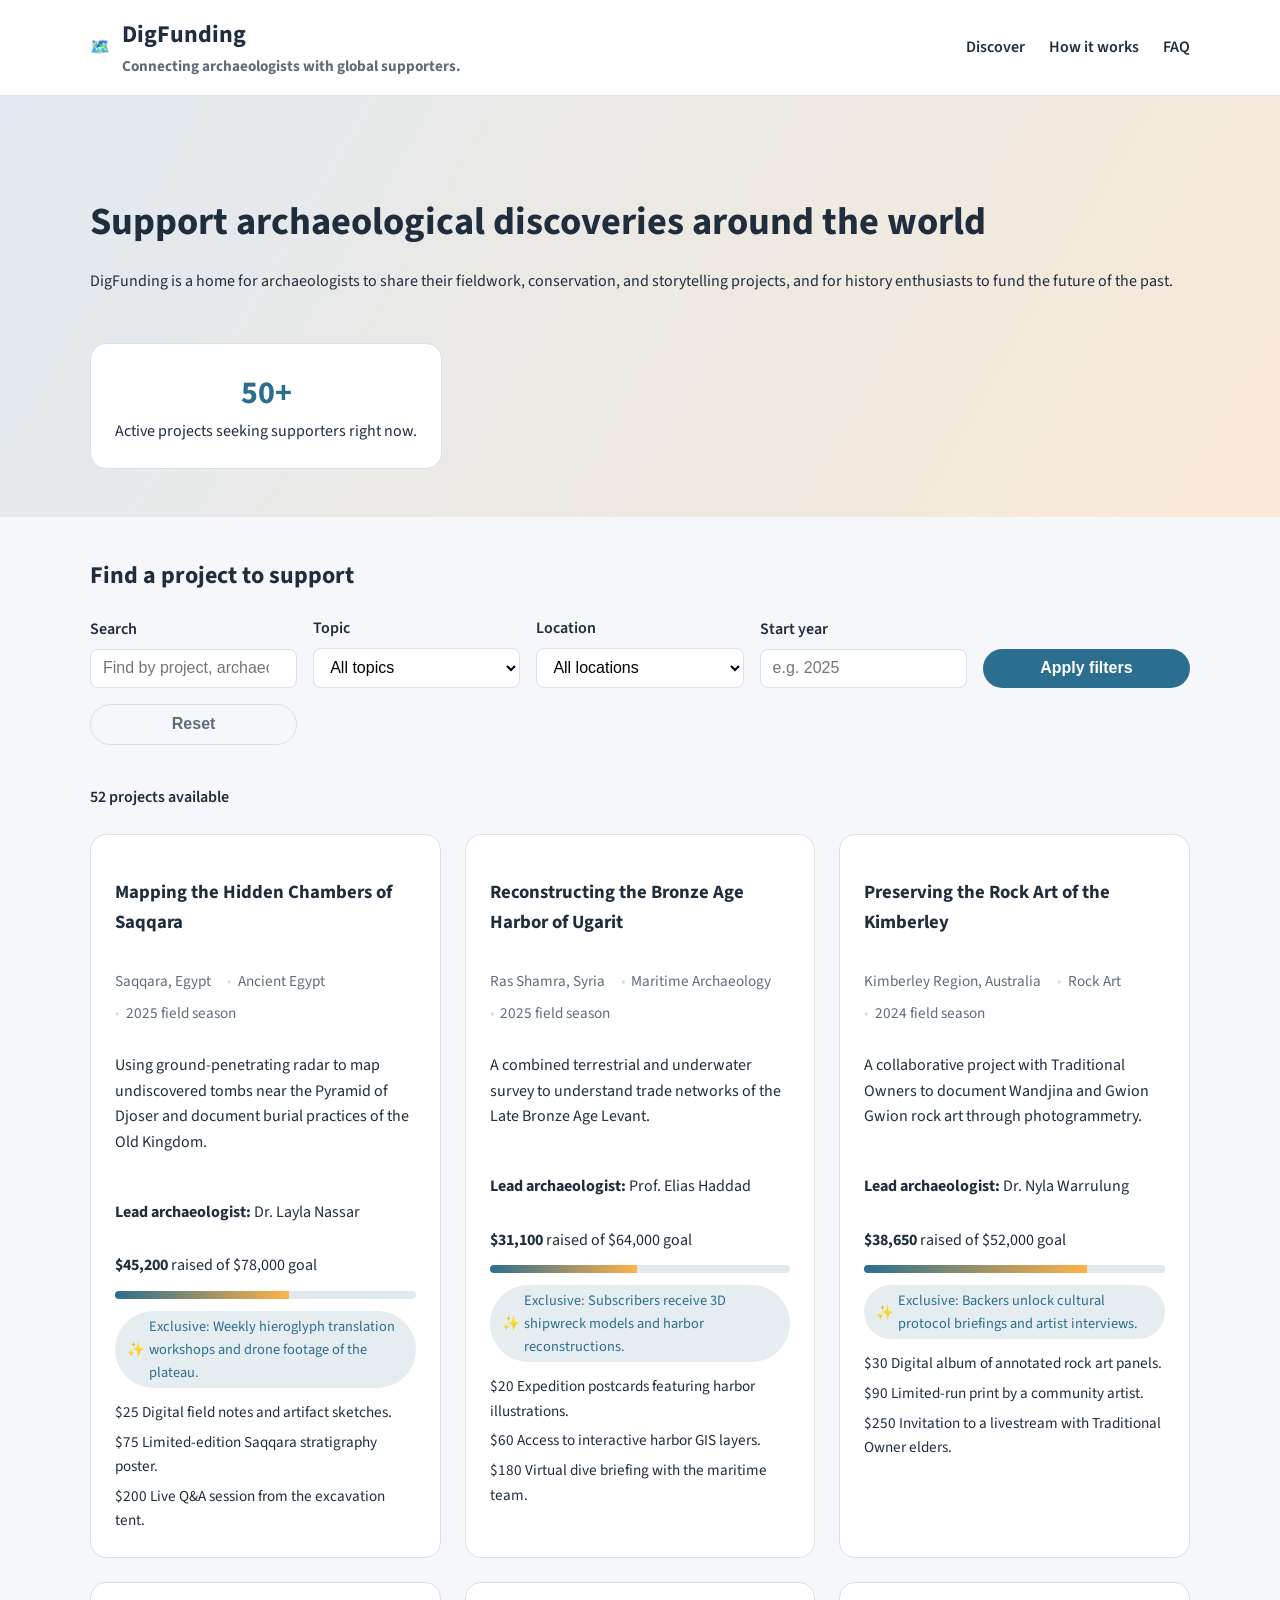
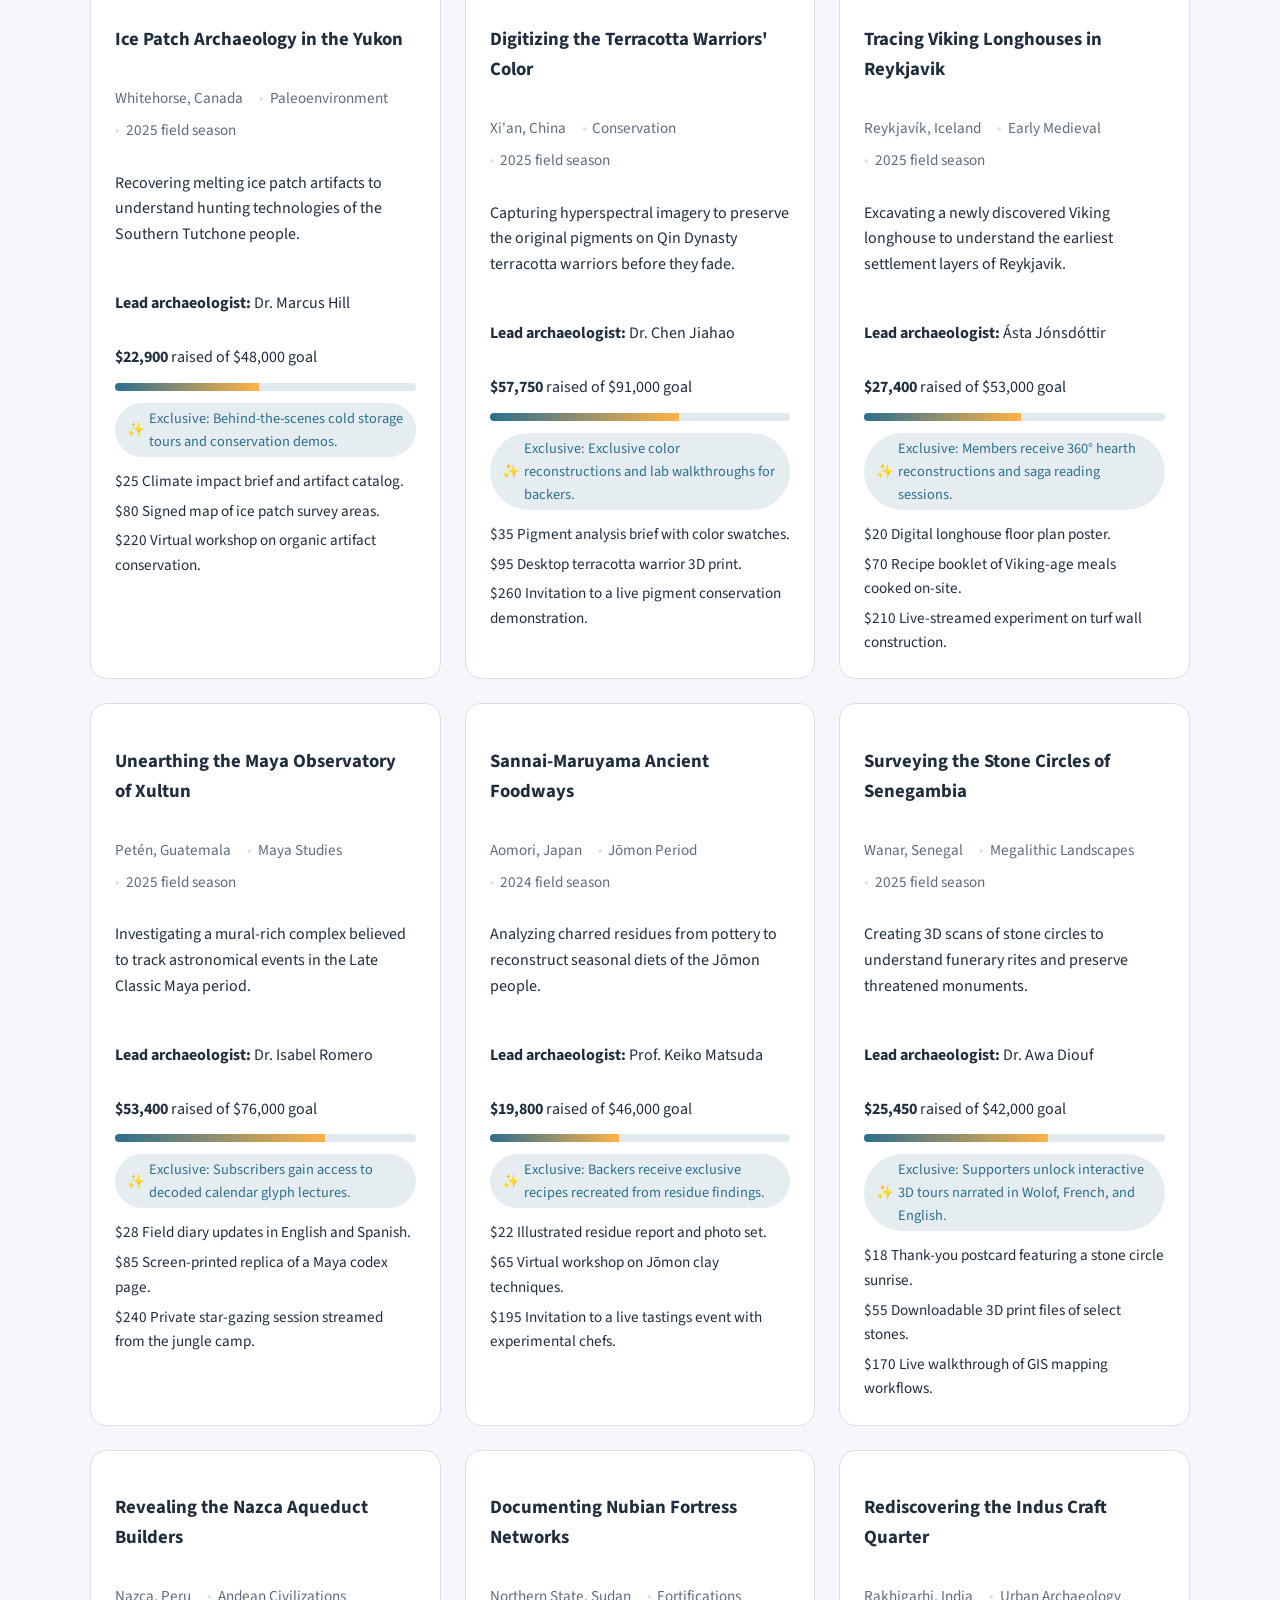
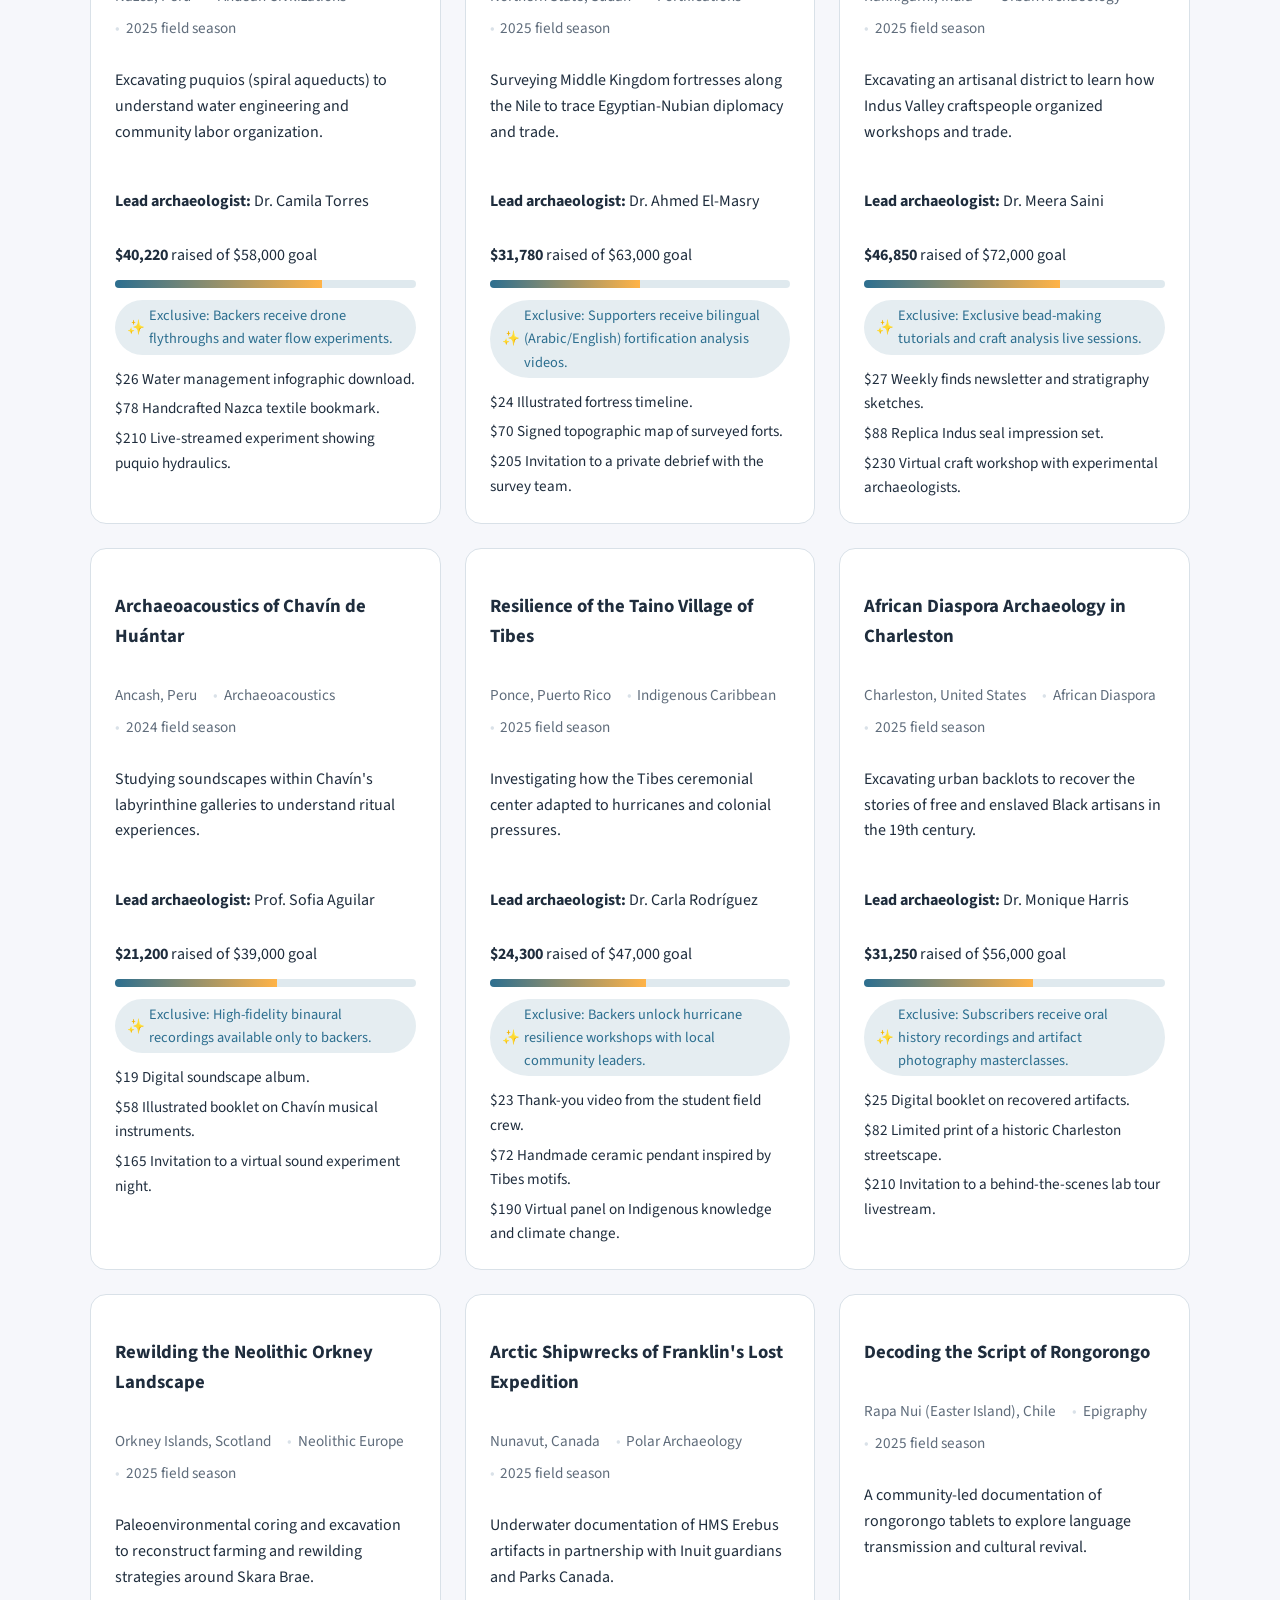
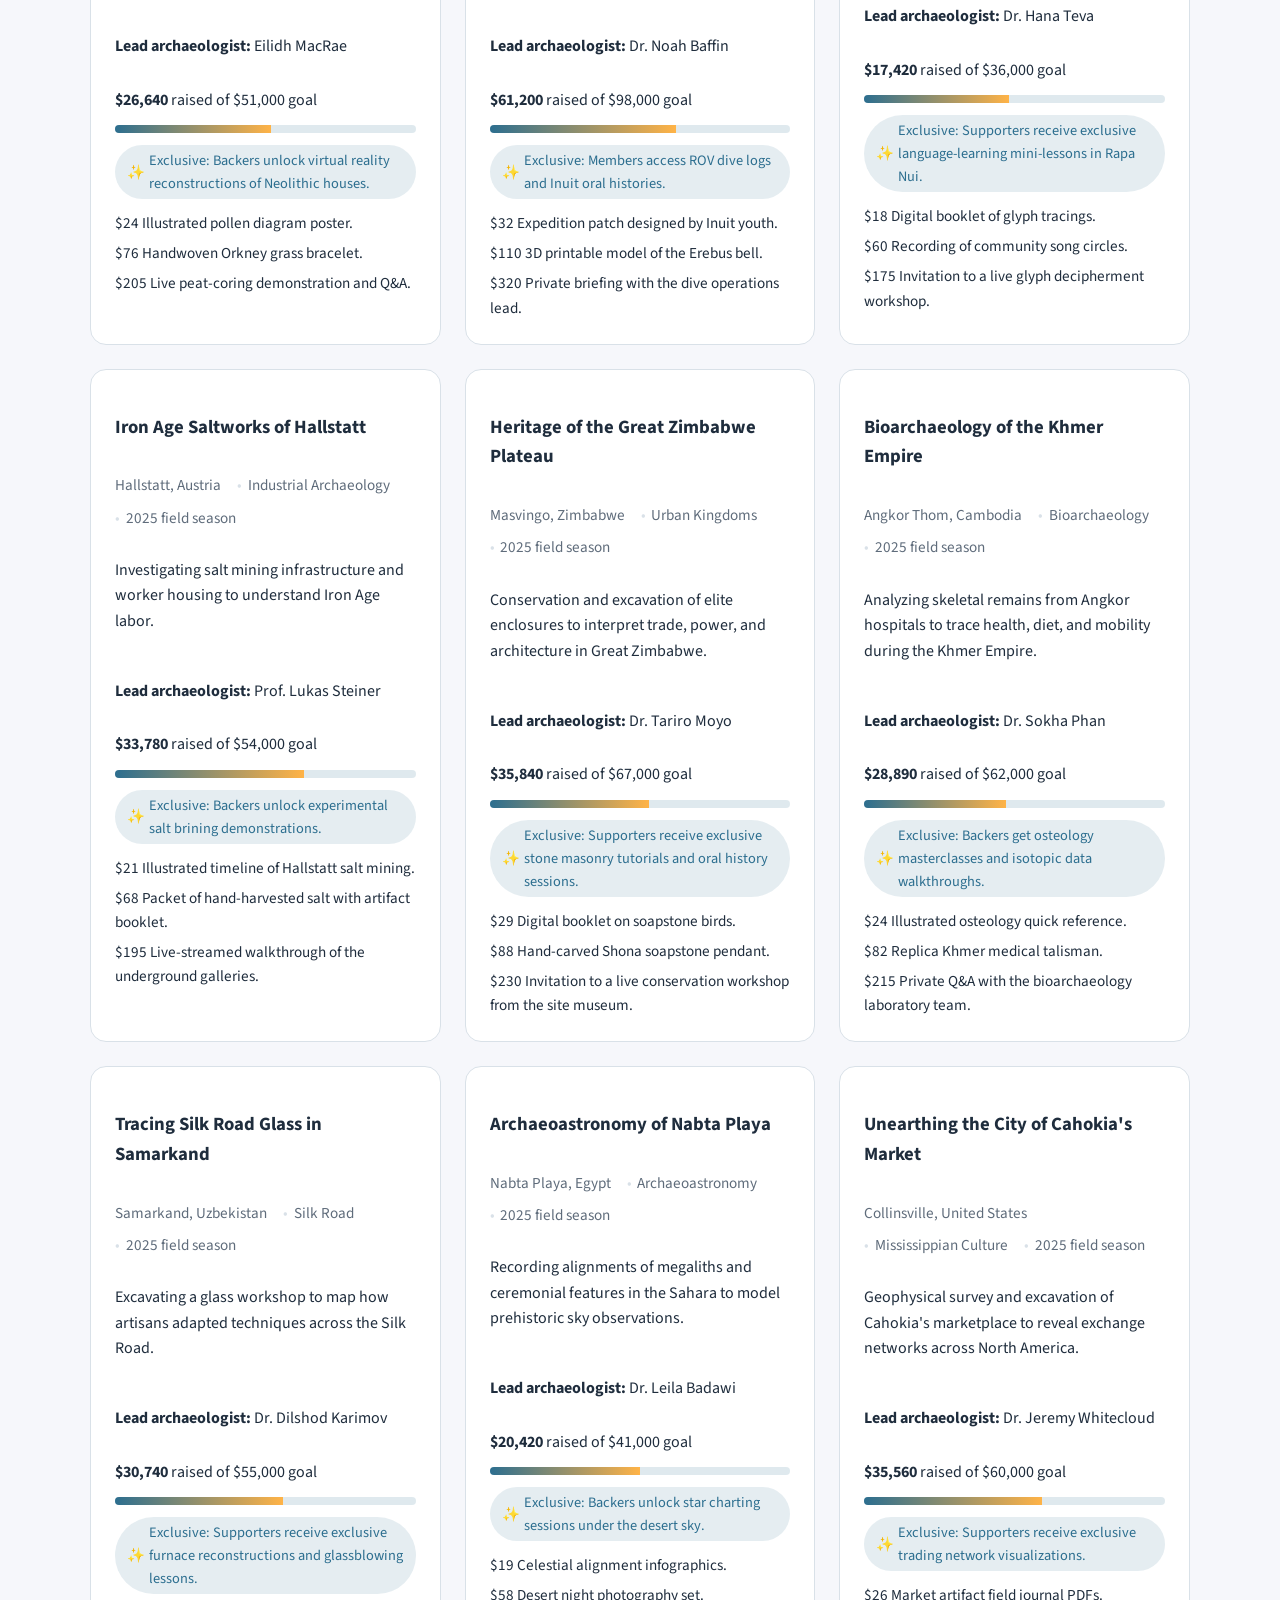
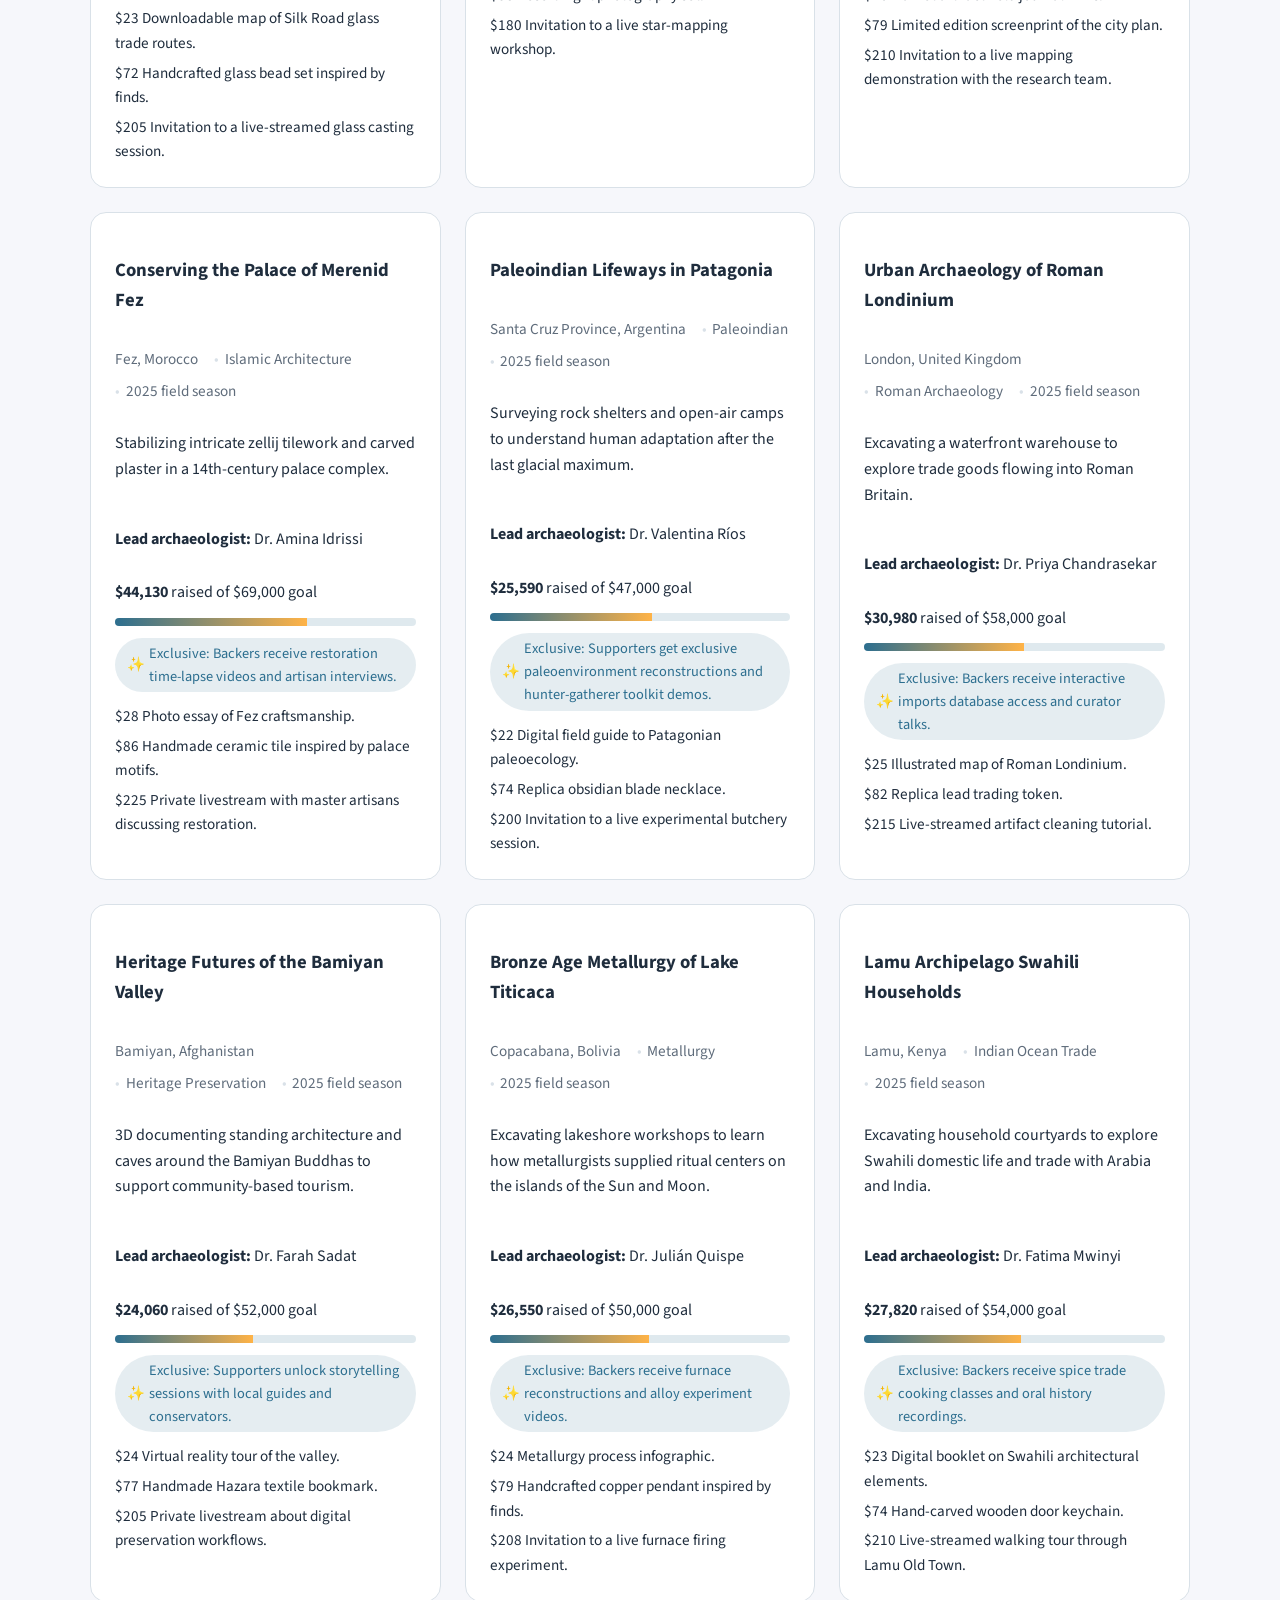
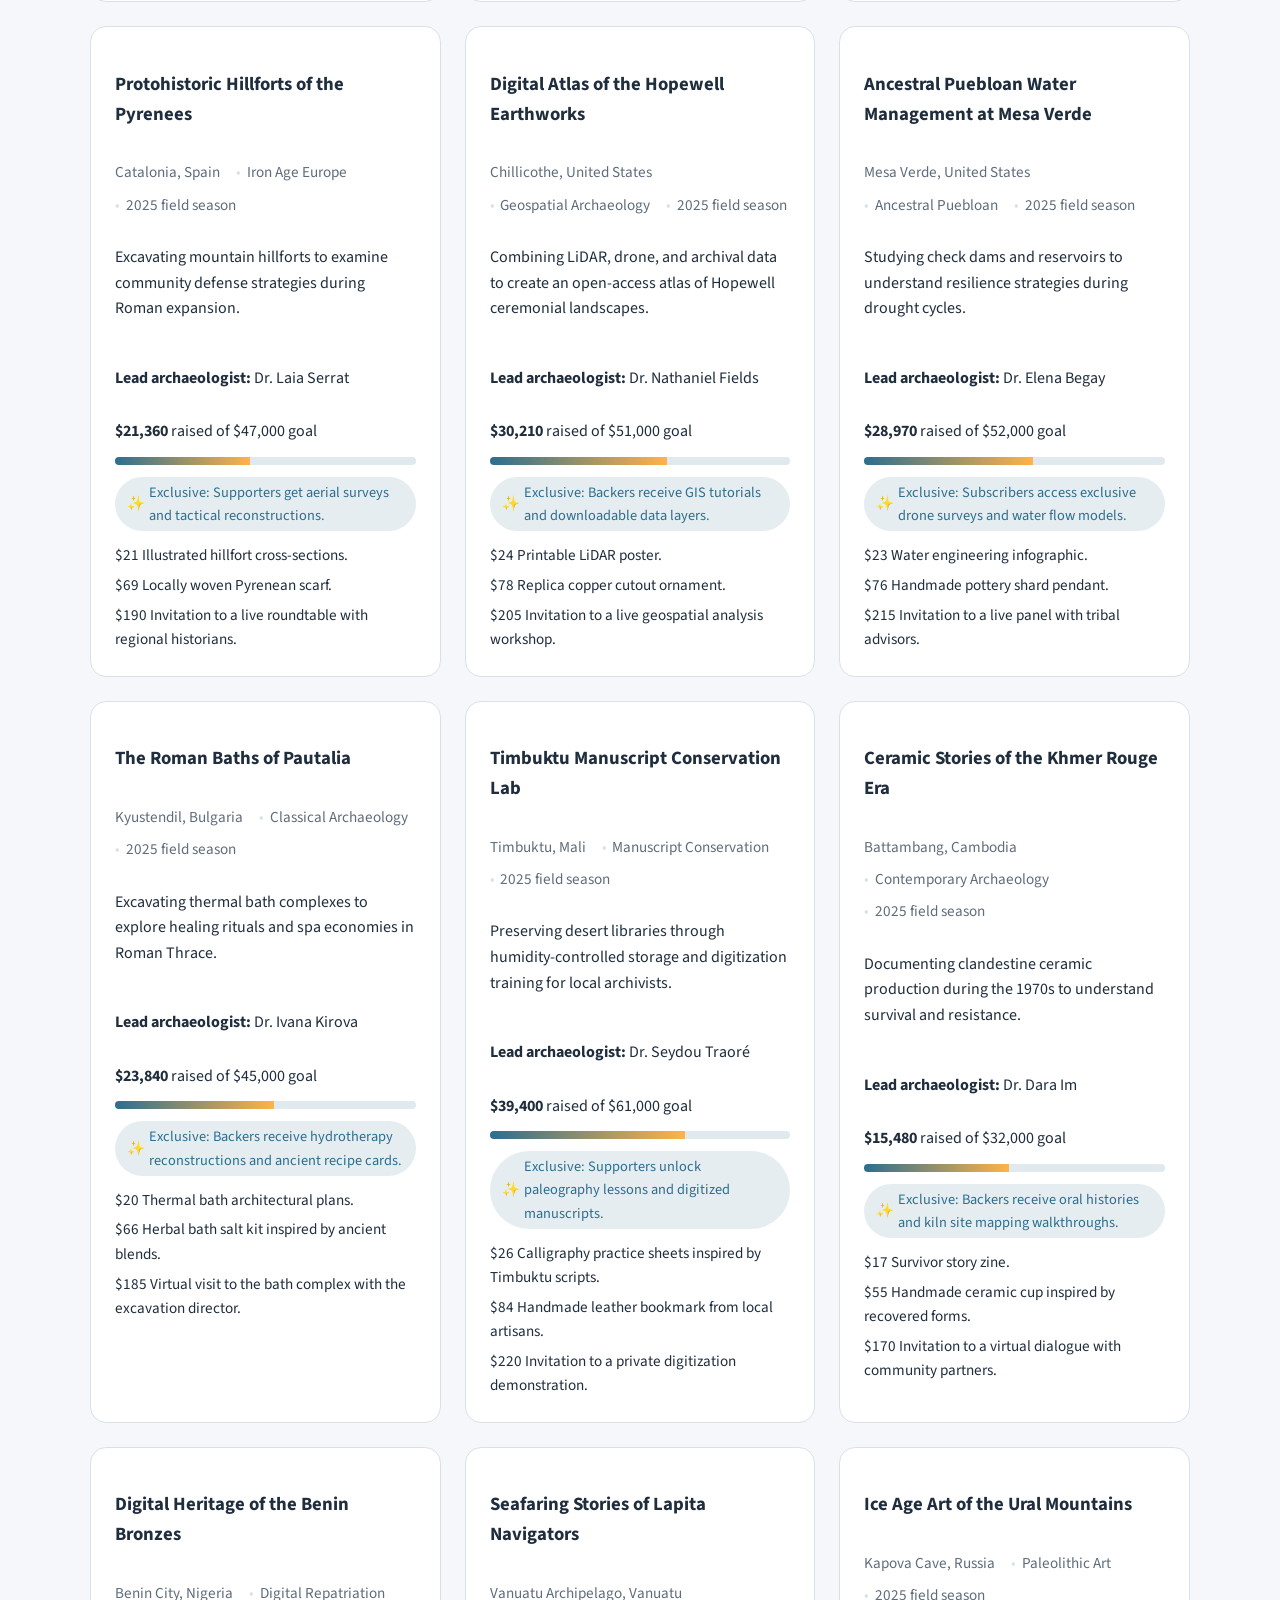
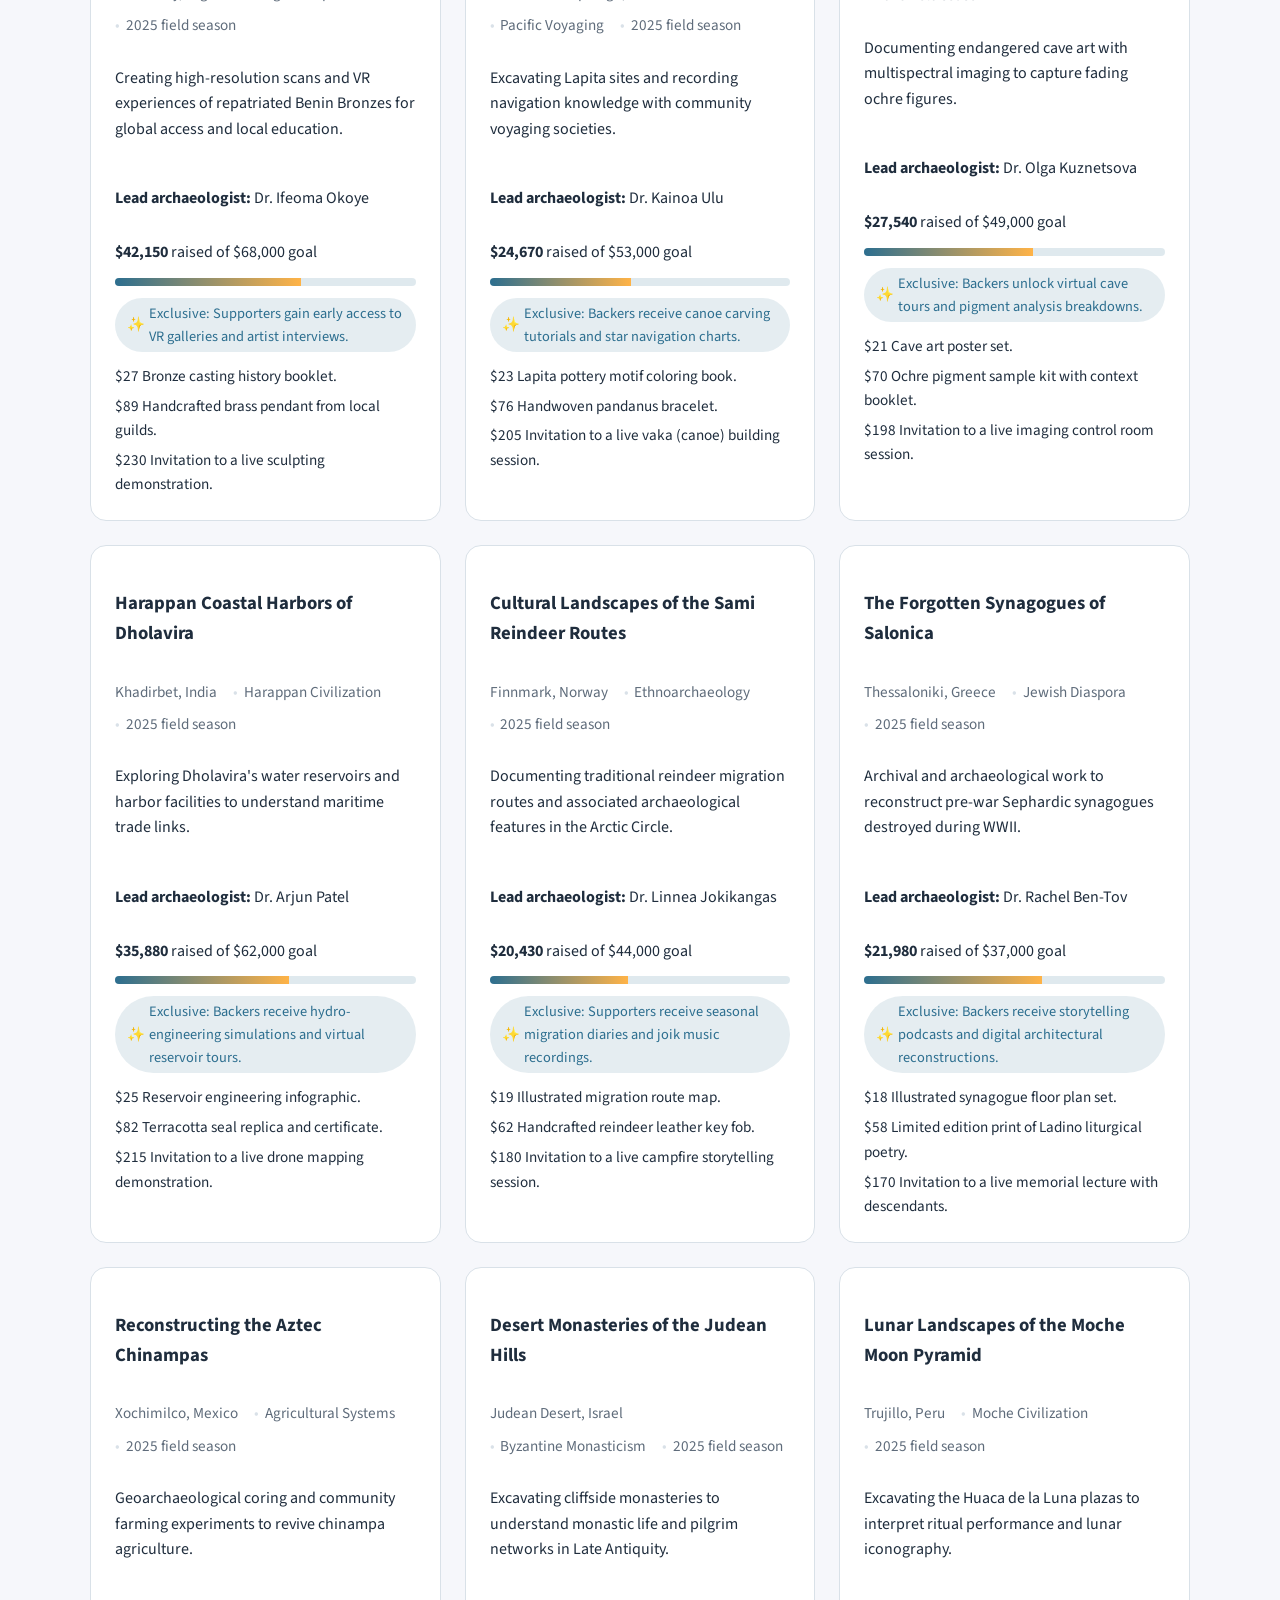
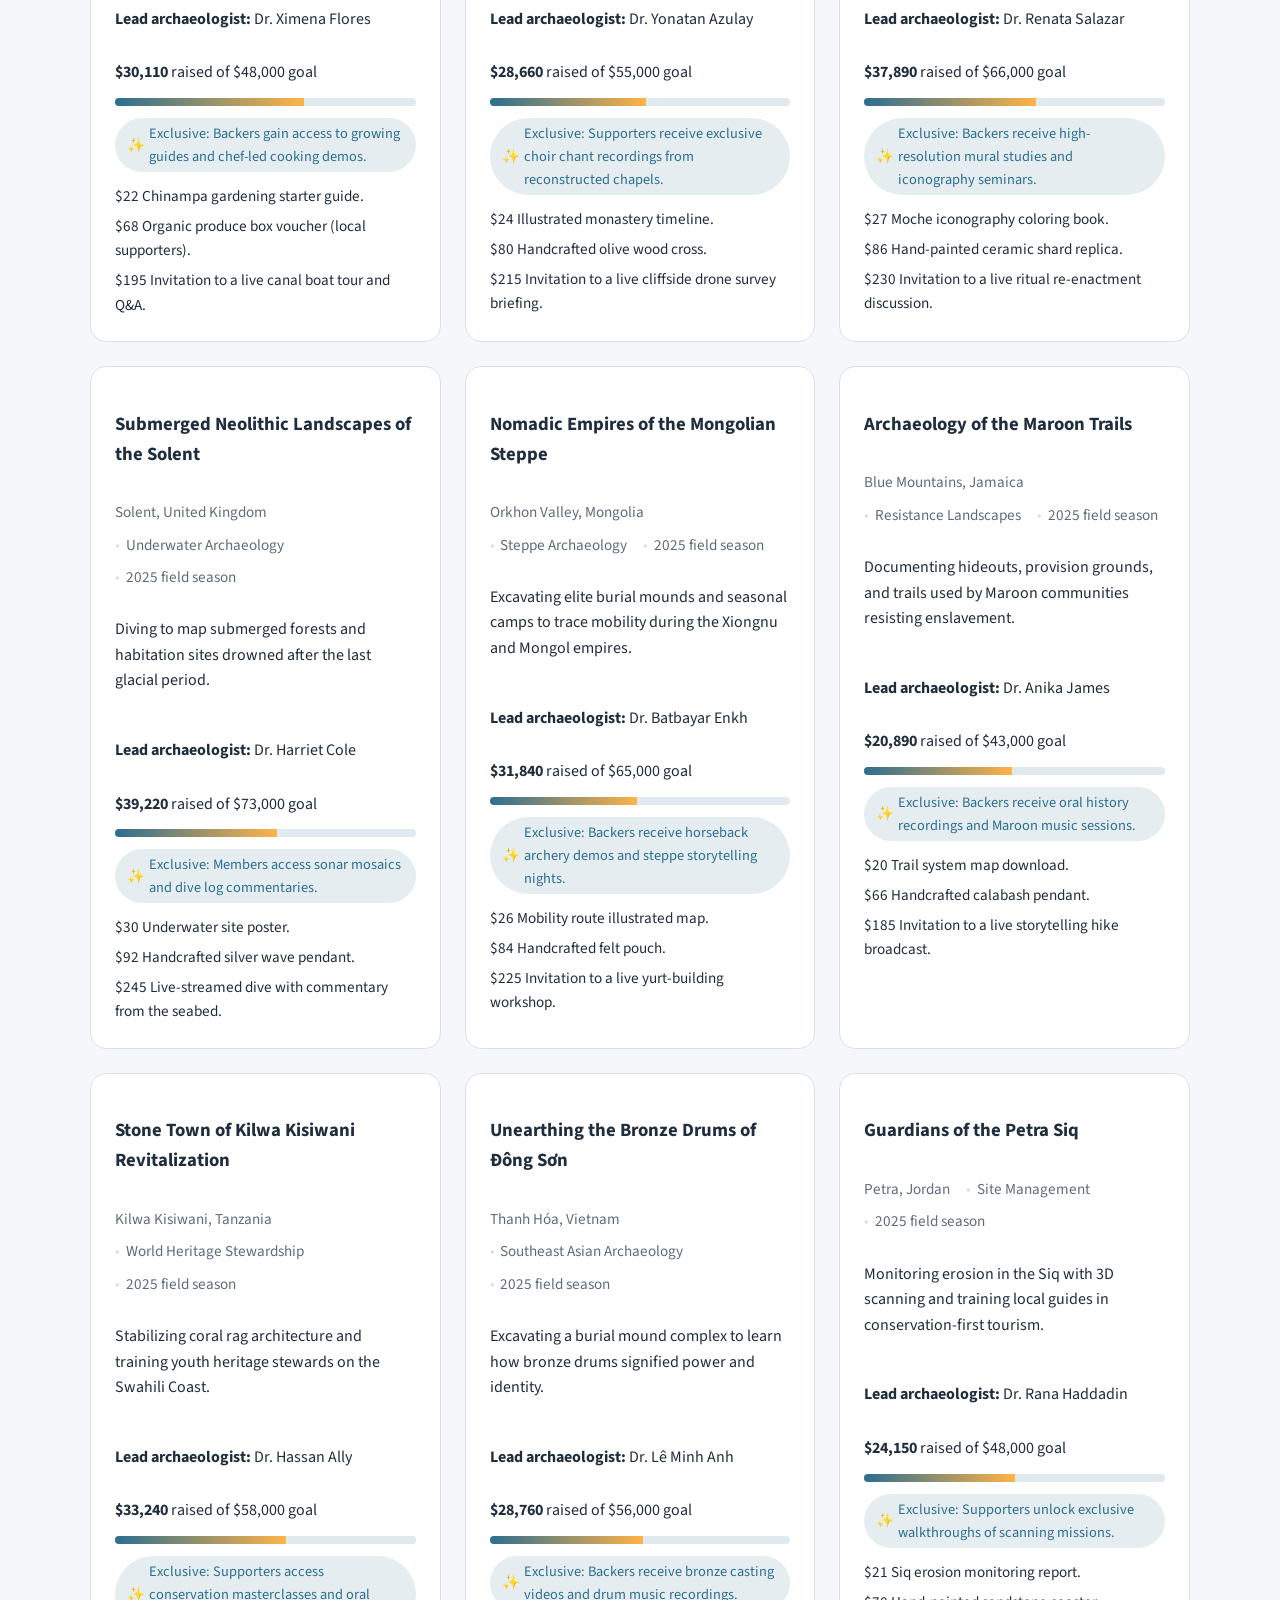
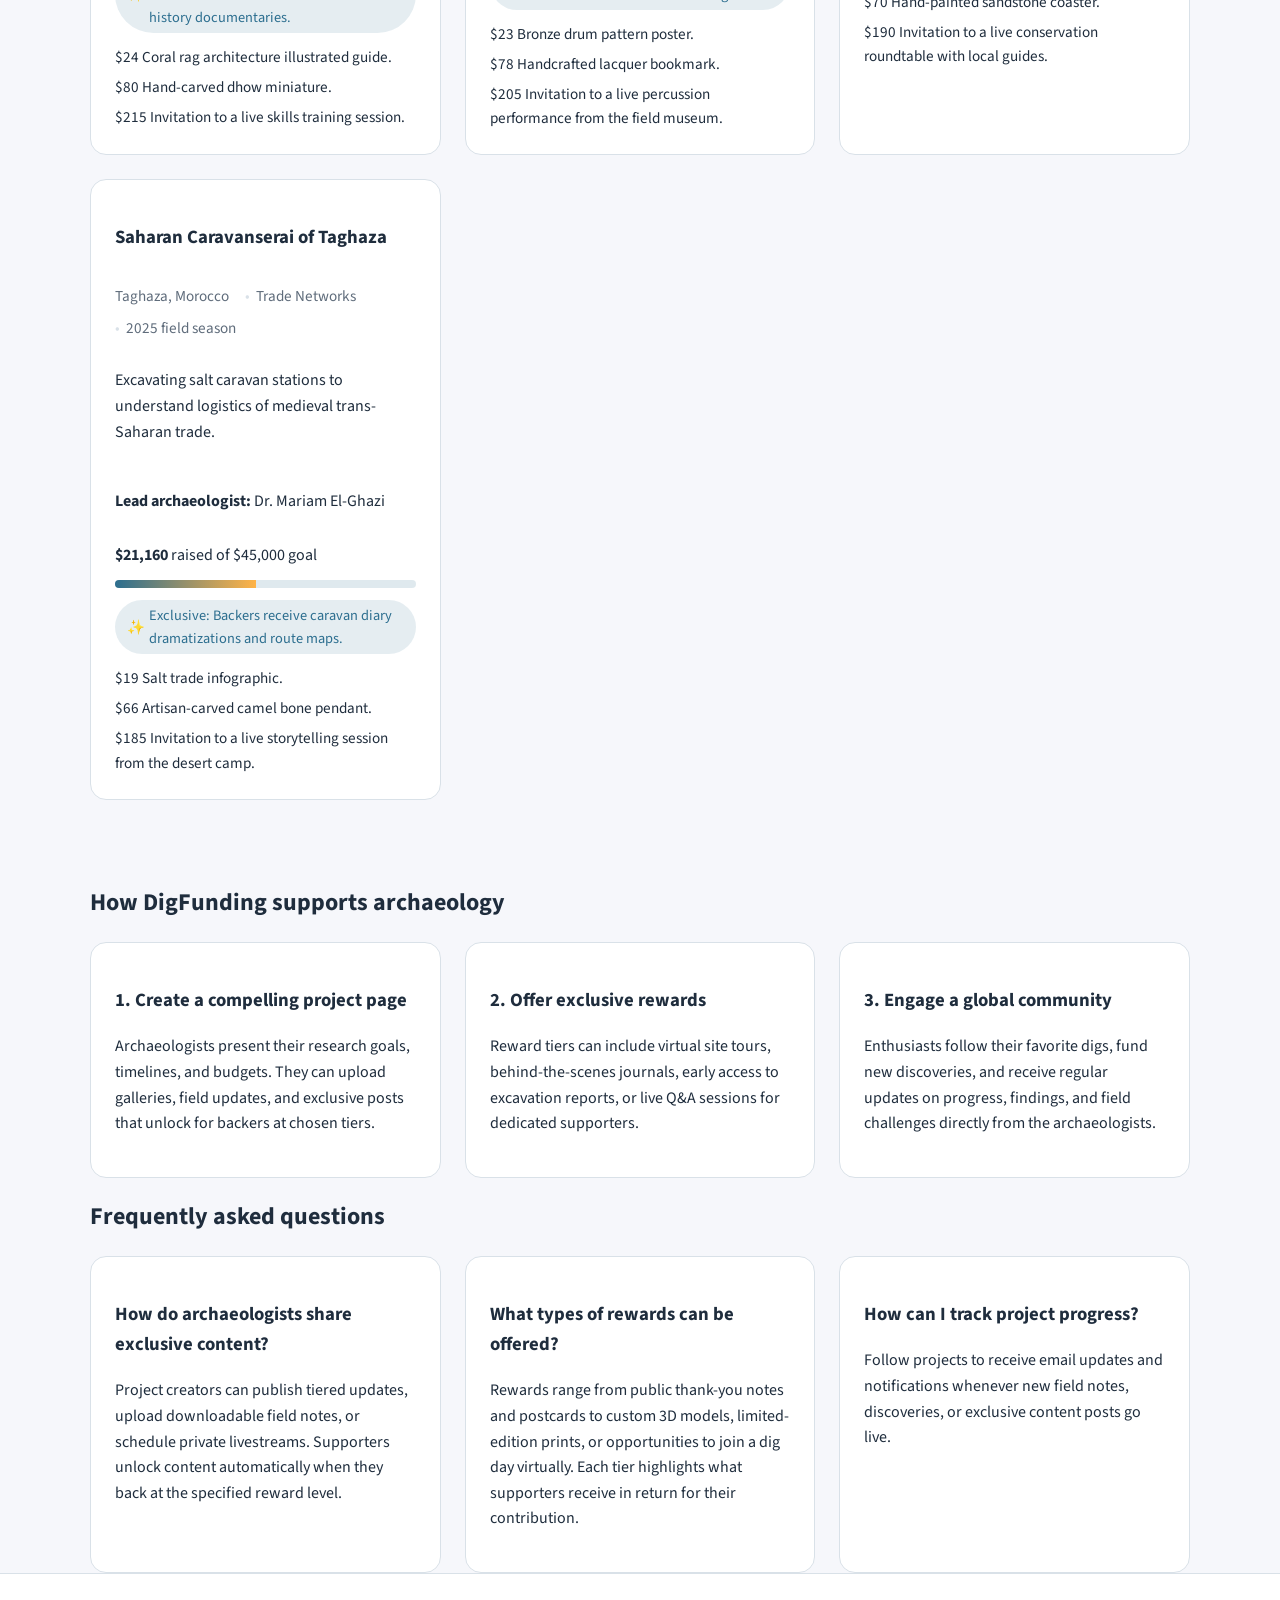
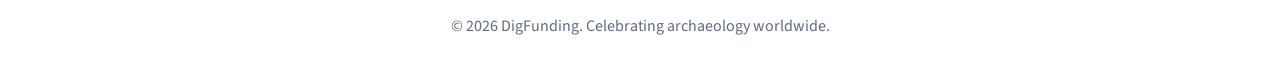
==== commit e7f2ef40: "Add files via upload" ====
--- a/index.html
+++ b/index.html
@@ -1,106 +1,155 @@
 <!DOCTYPE html>
 <html lang="en">
 <head>
-  <meta charset="utf-8" />
-  <meta name="viewport" content="width=device-width, initial-scale=1" />
-  <title>Dig Funding — Explorer‑backed archaeology</title>
-  <meta name="description" content="Dig Funding: a modern, explorer‑inspired platform where archaeologists share projects and the public funds discoveries." />
-  <link rel="icon" href="assets/logo.svg">
-  <link rel="preload" href="assets/logo.svg" as="image">
-  <link rel="stylesheet" href="styles/main.css" />
+  <meta charset="UTF-8" />
+  <meta name="viewport" content="width=device-width, initial-scale=1.0" />
+  <title>DigFunding | Archaeology Project Funding</title>
+  <link rel="preconnect" href="https://fonts.googleapis.com" />
+  <link rel="preconnect" href="https://fonts.gstatic.com" crossorigin />
+  <link href="https://fonts.googleapis.com/css2?family=Source+Sans+3:wght@400;600;700&display=swap" rel="stylesheet" />
+  <link rel="stylesheet" href="style.css" />
 </head>
 <body>
   <header class="site-header">
-    <div class="wrap">
-      <a class="brand" href="index.html" aria-label="Dig Funding home">
-        <img src="assets/logo.svg" alt="Dig Funding logo" width="160" height="44"/>
-      </a>
-      <nav class="nav">
-        <a href="index.html" aria-current="page">Explore</a>
-        <a href="create.html">Create a Project</a>
-        <a href="#" id="my-backing-link">My Backing</a>
+    <div class="container header-content">
+      <div class="brand">
+        <span aria-hidden="true">🗺️</span>
+        <div>
+          <h1>DigFunding</h1>
+          <p>Connecting archaeologists with global supporters.</p>
+        </div>
+      </div>
+      <nav aria-label="Primary">
+        <ul class="nav-links">
+          <li><a href="#discover">Discover</a></li>
+          <li><a href="#how-it-works">How it works</a></li>
+          <li><a href="#faq">FAQ</a></li>
+        </ul>
       </nav>
     </div>
   </header>
 
   <main>
-    <section class="hero">
-      <div class="wrap hero-inner">
-        <div class="hero-copy">
-          <h1><span class="accent">Dig Funding</span> puts archaeology in your hands.</h1>
-          <p class="lead">Discover field projects worldwide, follow along through exclusive updates, and back the work that unearths our shared past.</p>
-          <div class="hero-cta">
-            <a href="#explore" class="btn">Explore Projects</a>
-            <a href="create.html" class="btn btn-ghost">Start a Campaign</a>
-          </div>
+    <section class="hero" id="discover">
+      <div class="container hero-content">
+        <div>
+          <h2>Support archaeological discoveries around the world</h2>
+          <p>
+            DigFunding is a home for archaeologists to share their fieldwork, conservation,
+            and storytelling projects, and for history enthusiasts to fund the future of the past.
+          </p>
         </div>
-        <div class="hero-badge" aria-hidden="true">
-          <img src="assets/icons/compass.svg" alt="" />
+        <div class="hero-highlight" role="status">
+          <strong>50+</strong>
+          <span>Active projects seeking supporters right now.</span>
         </div>
       </div>
     </section>
 
-    <section id="explore" class="explore wrap">
-      <div class="filters">
-        <div class="filter search">
-          <img src="assets/icons/search.svg" alt="" width="20" height="20"/>
-          <input id="q" type="search" placeholder="Search projects… (title, researcher, organization)"/>
+    <section class="filters">
+      <div class="container">
+        <h2>Find a project to support</h2>
+        <form id="filter-form" class="filter-form" novalidate>
+          <label class="filter-group">
+            <span>Search</span>
+            <input type="search" id="search-input" placeholder="Find by project, archaeologist, or keyword" />
+          </label>
+          <label class="filter-group">
+            <span>Topic</span>
+            <select id="topic-select">
+              <option value="">All topics</option>
+            </select>
+          </label>
+          <label class="filter-group">
+            <span>Location</span>
+            <select id="location-select">
+              <option value="">All locations</option>
+            </select>
+          </label>
+          <label class="filter-group">
+            <span>Start year</span>
+            <input type="number" id="year-input" placeholder="e.g. 2025" min="1900" max="2100" />
+          </label>
+          <button type="submit" class="primary">Apply filters</button>
+          <button type="reset" class="secondary" id="reset-button">Reset</button>
+        </form>
+      </div>
+    </section>
+
+    <section class="projects" aria-live="polite">
+      <div class="container">
+        <div id="project-count" class="project-count" role="status"></div>
+        <div id="projects-grid" class="projects-grid" aria-label="Project results"></div>
+      </div>
+    </section>
+
+    <section class="how-it-works" id="how-it-works">
+      <div class="container">
+        <h2>How DigFunding supports archaeology</h2>
+        <div class="steps">
+          <article>
+            <h3>1. Create a compelling project page</h3>
+            <p>
+              Archaeologists present their research goals, timelines, and budgets. They can upload
+              galleries, field updates, and exclusive posts that unlock for backers at chosen tiers.
+            </p>
+          </article>
+          <article>
+            <h3>2. Offer exclusive rewards</h3>
+            <p>
+              Reward tiers can include virtual site tours, behind-the-scenes journals, early access to
+              excavation reports, or live Q&amp;A sessions for dedicated supporters.
+            </p>
+          </article>
+          <article>
+            <h3>3. Engage a global community</h3>
+            <p>
+              Enthusiasts follow their favorite digs, fund new discoveries, and receive regular updates
+              on progress, findings, and field challenges directly from the archaeologists.
+            </p>
+          </article>
         </div>
+      </div>
+    </section>
 
-        <div class="filter select">
-          <label for="topic">Topic</label>
-          <select id="topic" multiple>
-          </select>
-          <div class="help">Tip: ⌘/Ctrl+click to select multiple</div>
+    <section class="faq" id="faq">
+      <div class="container">
+        <h2>Frequently asked questions</h2>
+        <div class="faq-grid">
+          <article>
+            <h3>How do archaeologists share exclusive content?</h3>
+            <p>
+              Project creators can publish tiered updates, upload downloadable field notes, or schedule
+              private livestreams. Supporters unlock content automatically when they back at the specified
+              reward level.
+            </p>
+          </article>
+          <article>
+            <h3>What types of rewards can be offered?</h3>
+            <p>
+              Rewards range from public thank-you notes and postcards to custom 3D models, limited-edition
+              prints, or opportunities to join a dig day virtually. Each tier highlights what supporters
+              receive in return for their contribution.
+            </p>
+          </article>
+          <article>
+            <h3>How can I track project progress?</h3>
+            <p>
+              Follow projects to receive email updates and notifications whenever new field notes,
+              discoveries, or exclusive content posts go live.
+            </p>
+          </article>
         </div>
-
-        <div class="filter select">
-          <label for="location">Location</label>
-          <select id="location" multiple></select>
-        </div>
-
-        <div class="filter dates">
-          <label for="start">From</label>
-          <input id="start" type="date"/>
-          <label for="end">To</label>
-          <input id="end" type="date"/>
-        </div>
-
-        <div class="filter select">
-          <label for="sort">Sort</label>
-          <select id="sort">
-            <option value="relevance">Relevance</option>
-            <option value="newest">Newest</option>
-            <option value="endingSoon">Ending soon</option>
-            <option value="mostFunded">Most funded</option>
-          </select>
-        </div>
-
-        <button id="clear" class="btn btn-ghost">Clear</button>
-      </div>
-
-      <div id="results-stats" class="results-stats" aria-live="polite"></div>
-
-      <div id="cards" class="cards" aria-live="polite" aria-busy="false">
-        <!-- project cards injected here -->
       </div>
     </section>
   </main>
 
   <footer class="site-footer">
-    <div class="wrap">
-      <div class="left">
-        <img src="assets/logo.svg" alt="" width="120" height="33"/>
-        <p class="small">© <span id="year"></span> Dig Funding. A place where the past is a shared adventure.</p>
-      </div>
-      <div class="right">
-        <a href="LICENSE" class="small">MIT License</a>
-        <a href="README.md" class="small">Docs</a>
-        <a href="create.html" class="small">Create</a>
-      </div>
+    <div class="container">
+      <p>&copy; <span id="current-year"></span> DigFunding. Celebrating archaeology worldwide.</p>
     </div>
   </footer>
 
-  <script src="scripts/main.js"></script>
+  <script src="script.js"></script>
 </body>
 </html>
--- a/style.css
+++ b/style.css
@@ -0,0 +1,315 @@
+:root {
+  color-scheme: light;
+  --bg: #f6f7fb;
+  --surface: #ffffff;
+  --primary: #2c6e8f;
+  --primary-dark: #204e68;
+  --accent: #ffb347;
+  --text: #1f2d3d;
+  --muted: #5f6c7b;
+  --border: #d9e1e8;
+  font-size: 16px;
+}
+
+* {
+  box-sizing: border-box;
+}
+
+body {
+  margin: 0;
+  font-family: 'Source Sans 3', system-ui, -apple-system, BlinkMacSystemFont, 'Segoe UI', sans-serif;
+  background: var(--bg);
+  color: var(--text);
+  line-height: 1.6;
+}
+
+a {
+  color: inherit;
+}
+
+a:hover,
+a:focus {
+  color: var(--primary);
+}
+
+.container {
+  width: min(1100px, 92vw);
+  margin: 0 auto;
+}
+
+.site-header {
+  background: var(--surface);
+  border-bottom: 1px solid var(--border);
+  position: sticky;
+  top: 0;
+  z-index: 100;
+}
+
+.header-content {
+  display: flex;
+  align-items: center;
+  justify-content: space-between;
+  padding: 1rem 0;
+  gap: 1rem;
+}
+
+.brand {
+  display: inline-flex;
+  align-items: center;
+  gap: 0.75rem;
+  font-weight: 700;
+}
+
+.brand h1 {
+  font-size: 1.5rem;
+  margin: 0;
+}
+
+.brand p {
+  margin: 0;
+  color: var(--muted);
+  font-size: 0.95rem;
+}
+
+.nav-links {
+  list-style: none;
+  display: flex;
+  gap: 1.5rem;
+  margin: 0;
+  padding: 0;
+  font-weight: 600;
+}
+
+.nav-links a {
+  text-decoration: none;
+  position: relative;
+}
+
+.nav-links a::after {
+  content: '';
+  position: absolute;
+  inset: auto 0 -0.35rem;
+  height: 2px;
+  background: transparent;
+  transition: background 0.2s ease;
+}
+
+.nav-links a:hover::after,
+.nav-links a:focus::after {
+  background: var(--primary);
+}
+
+.hero {
+  background: linear-gradient(120deg, rgba(44, 110, 143, 0.1), rgba(255, 179, 71, 0.2));
+  padding: 4rem 0 3rem;
+}
+
+.hero-content {
+  display: flex;
+  justify-content: space-between;
+  align-items: center;
+  gap: 2rem;
+  flex-wrap: wrap;
+}
+
+.hero h2 {
+  font-size: clamp(2rem, 3vw, 2.5rem);
+  margin-bottom: 1rem;
+}
+
+.hero-highlight {
+  background: var(--surface);
+  border-radius: 16px;
+  padding: 1.5rem;
+  text-align: center;
+  border: 1px solid var(--border);
+  min-width: 180px;
+}
+
+.hero-highlight strong {
+  display: block;
+  font-size: 2rem;
+  color: var(--primary);
+}
+
+.filters {
+  padding: 2.5rem 0;
+}
+
+.filters h2 {
+  margin-top: 0;
+}
+
+.filter-form {
+  display: grid;
+  gap: 1rem;
+  grid-template-columns: repeat(auto-fit, minmax(200px, 1fr));
+  align-items: end;
+}
+
+.filter-group {
+  display: flex;
+  flex-direction: column;
+  gap: 0.4rem;
+  font-weight: 600;
+}
+
+.filter-group input,
+.filter-group select {
+  padding: 0.6rem 0.75rem;
+  border-radius: 8px;
+  border: 1px solid var(--border);
+  background: var(--surface);
+  font-size: 1rem;
+}
+
+button.primary,
+button.secondary {
+  padding: 0.65rem 1rem;
+  font-size: 1rem;
+  border-radius: 999px;
+  cursor: pointer;
+  border: none;
+  font-weight: 600;
+}
+
+button.primary {
+  background: var(--primary);
+  color: white;
+}
+
+button.primary:hover,
+button.primary:focus {
+  background: var(--primary-dark);
+}
+
+button.secondary {
+  background: transparent;
+  border: 1px solid var(--border);
+  color: var(--muted);
+}
+
+.projects {
+  padding: 0 0 4rem;
+}
+
+.project-count {
+  margin-bottom: 1.5rem;
+  font-weight: 600;
+}
+
+.projects-grid {
+  display: grid;
+  grid-template-columns: repeat(auto-fill, minmax(280px, 1fr));
+  gap: 1.5rem;
+}
+
+.project-card {
+  background: var(--surface);
+  border-radius: 16px;
+  border: 1px solid var(--border);
+  padding: 1.5rem;
+  display: flex;
+  flex-direction: column;
+  gap: 0.75rem;
+  transition: transform 0.2s ease, box-shadow 0.2s ease;
+}
+
+.project-card:hover,
+.project-card:focus-within {
+  transform: translateY(-4px);
+  box-shadow: 0 12px 24px rgba(31, 45, 61, 0.1);
+}
+
+.project-meta {
+  display: flex;
+  flex-wrap: wrap;
+  gap: 0.5rem 1rem;
+  font-size: 0.95rem;
+  color: var(--muted);
+}
+
+.project-meta span::before {
+  content: '•';
+  margin-right: 0.35rem;
+  color: var(--border);
+}
+
+.project-meta span:first-child::before {
+  content: '';
+  margin-right: 0;
+}
+
+.funding-bar {
+  height: 8px;
+  border-radius: 999px;
+  background: rgba(44, 110, 143, 0.15);
+  overflow: hidden;
+}
+
+.funding-bar span {
+  display: block;
+  height: 100%;
+  background: linear-gradient(90deg, var(--primary), var(--accent));
+}
+
+.rewards {
+  margin: 0;
+  padding: 0;
+  list-style: none;
+  display: flex;
+  flex-direction: column;
+  gap: 0.35rem;
+  font-size: 0.95rem;
+}
+
+.exclusive-tag {
+  display: inline-flex;
+  align-items: center;
+  gap: 0.25rem;
+  font-size: 0.9rem;
+  color: var(--primary);
+  background: rgba(44, 110, 143, 0.12);
+  border-radius: 999px;
+  padding: 0.25rem 0.75rem;
+  width: fit-content;
+}
+
+.steps,
+.faq-grid {
+  display: grid;
+  gap: 1.5rem;
+  grid-template-columns: repeat(auto-fit, minmax(240px, 1fr));
+}
+
+.steps article,
+.faq-grid article {
+  background: var(--surface);
+  border: 1px solid var(--border);
+  border-radius: 16px;
+  padding: 1.5rem;
+}
+
+.site-footer {
+  background: var(--surface);
+  border-top: 1px solid var(--border);
+  padding: 1.5rem 0;
+  text-align: center;
+  color: var(--muted);
+}
+
+@media (max-width: 720px) {
+  .header-content {
+    flex-direction: column;
+    align-items: flex-start;
+  }
+
+  .nav-links {
+    width: 100%;
+    justify-content: space-between;
+  }
+
+  .filter-form {
+    grid-template-columns: 1fr;
+  }
+}
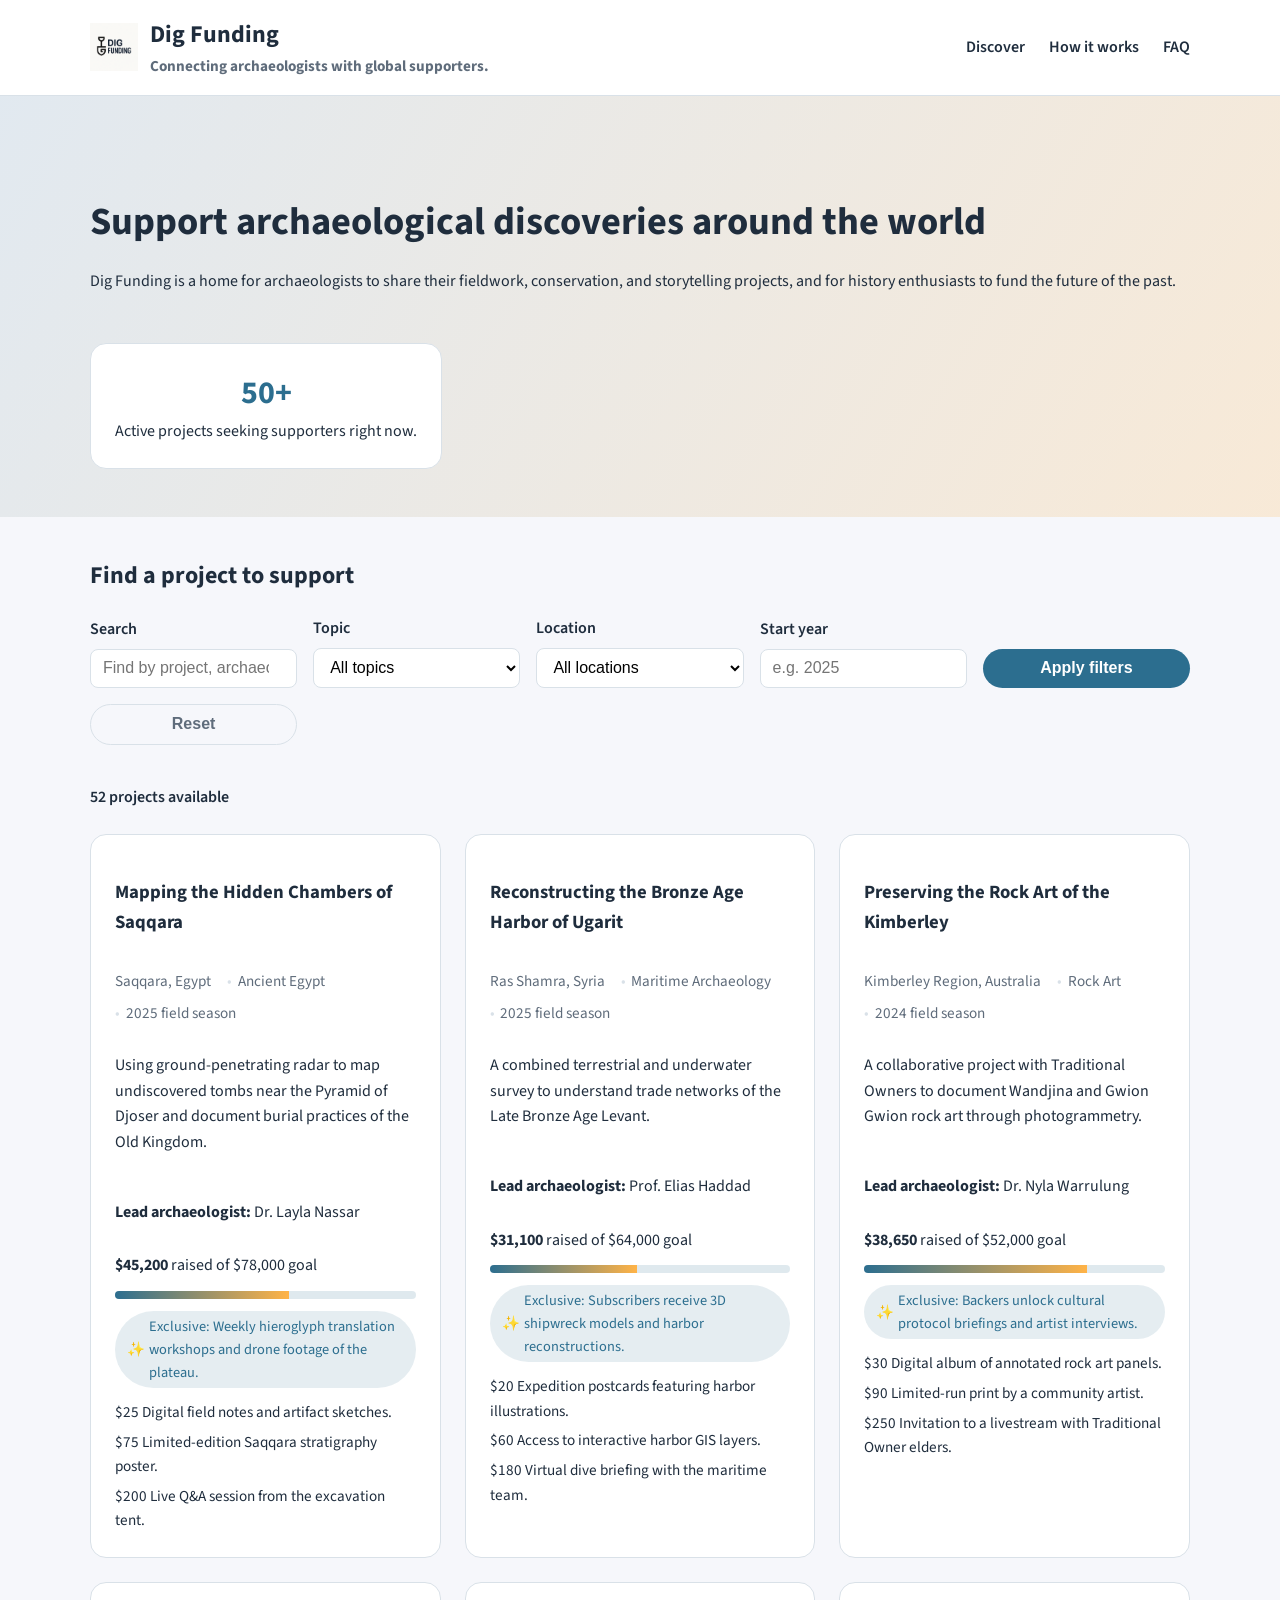
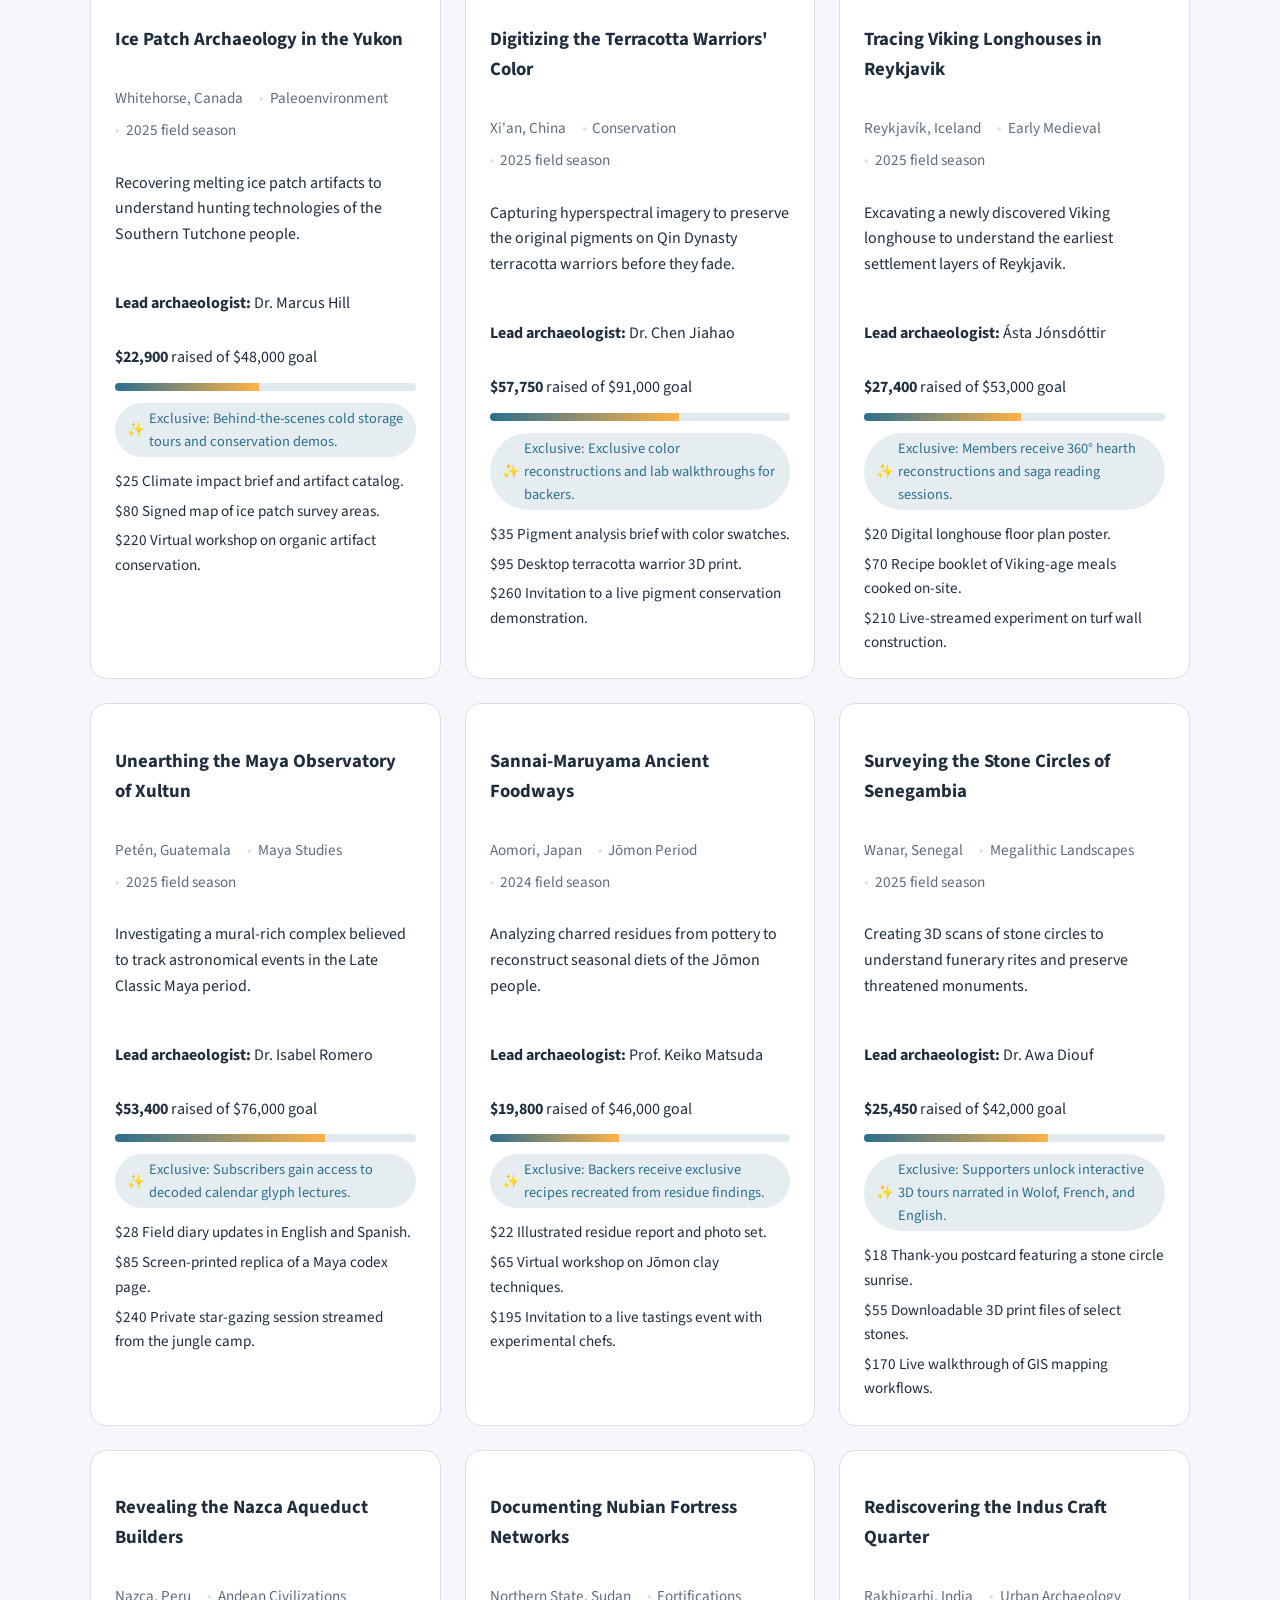
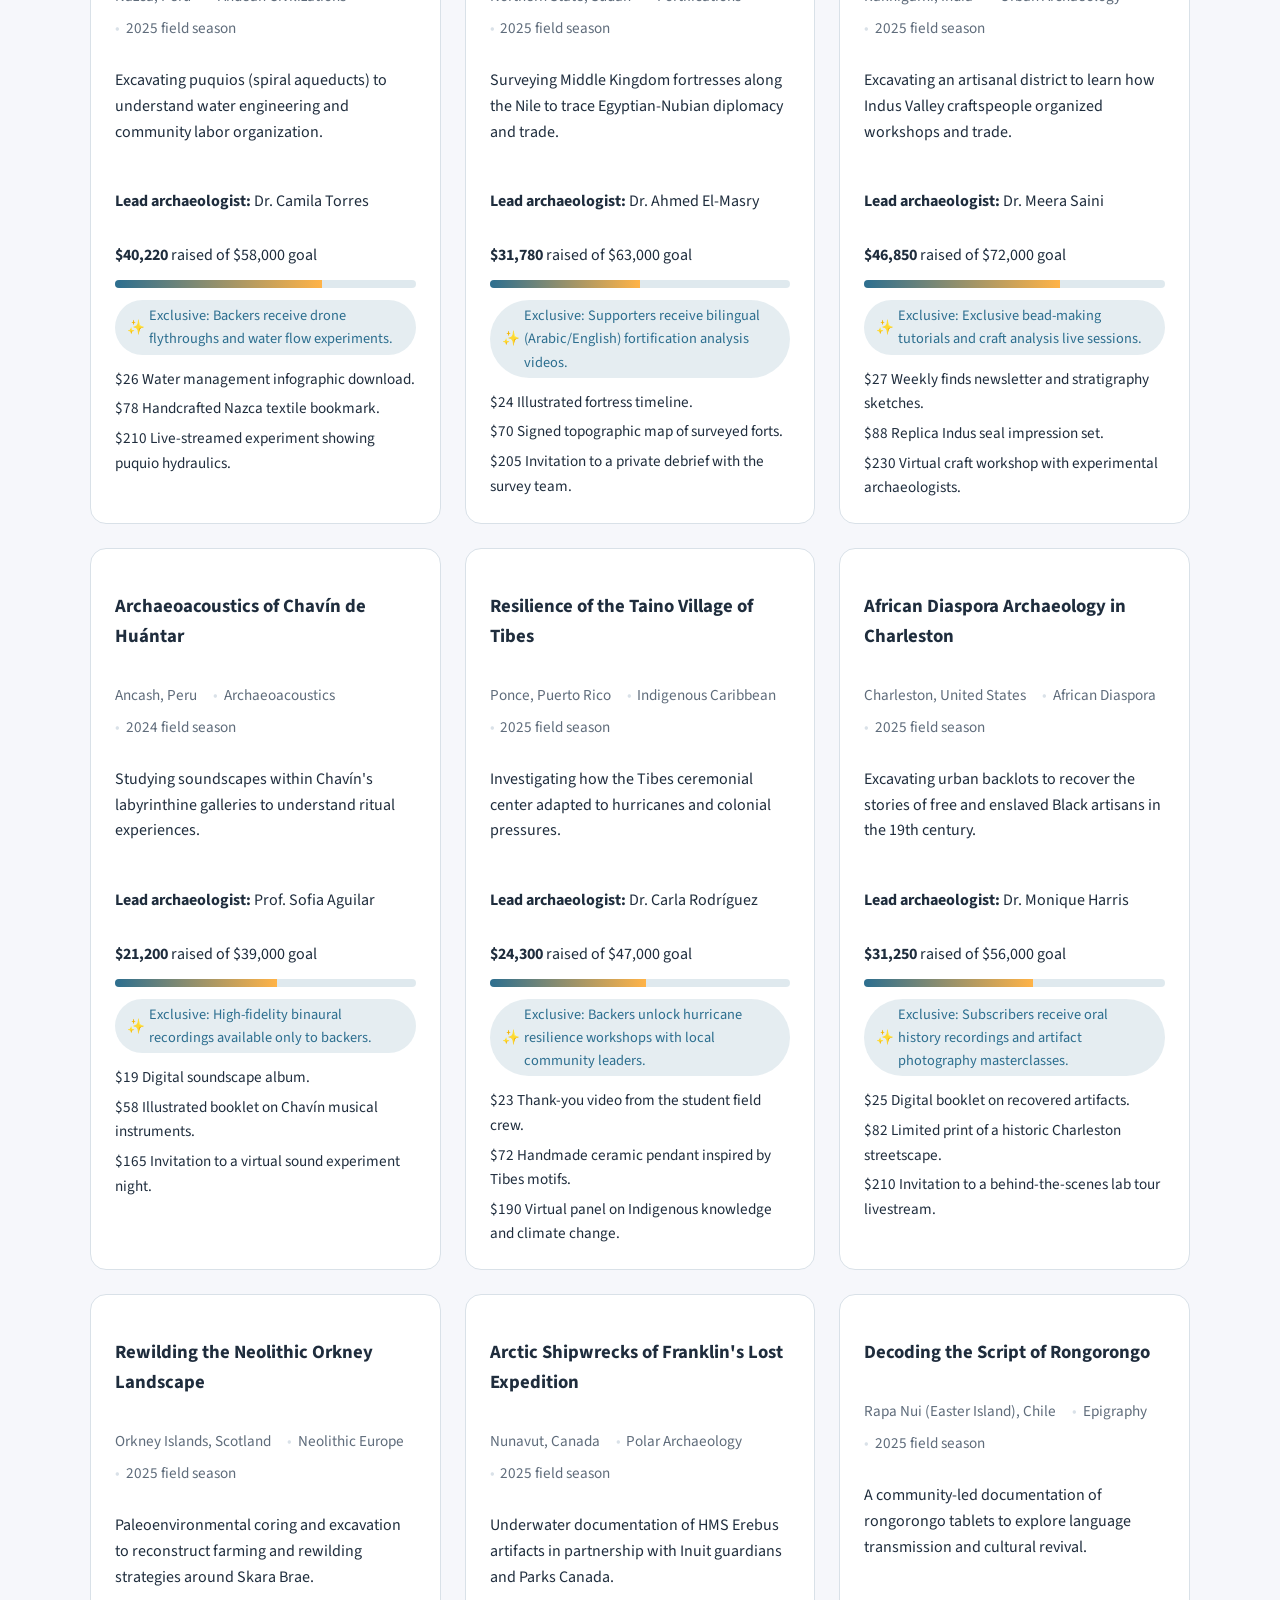
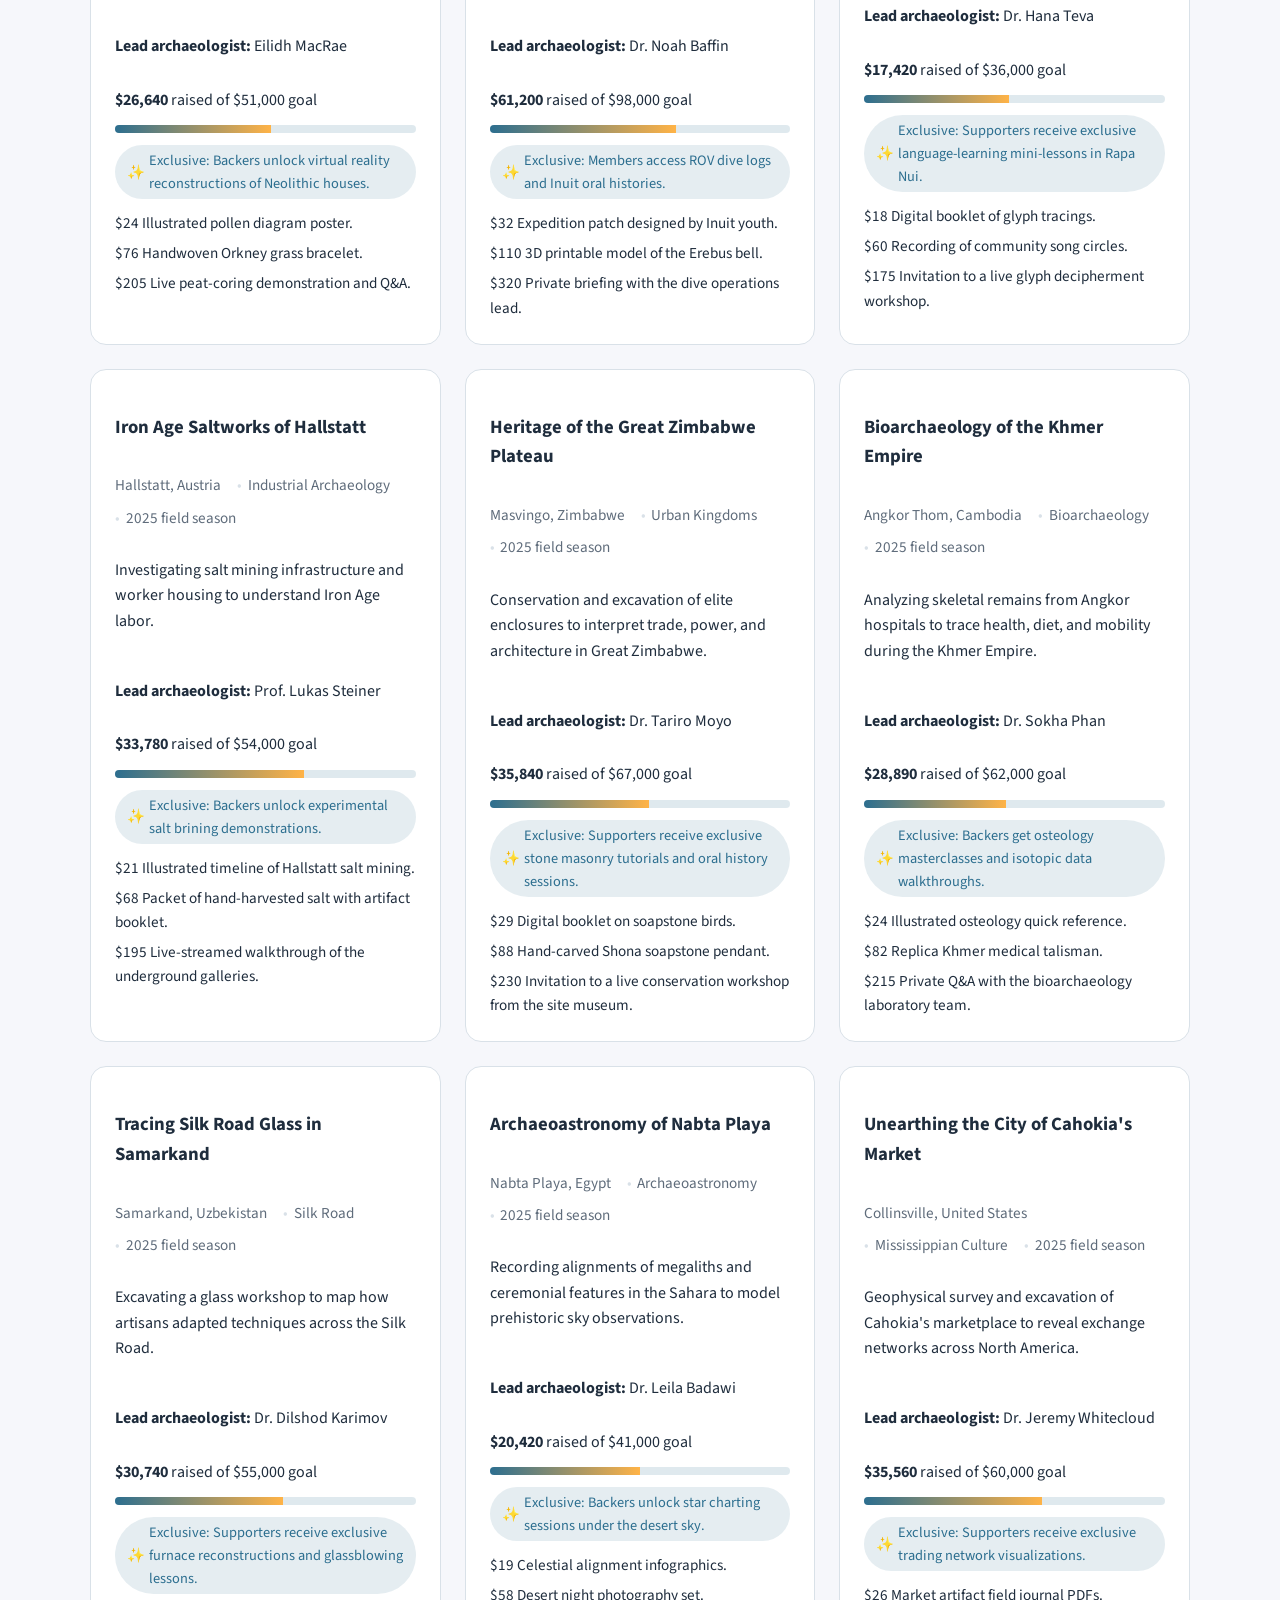
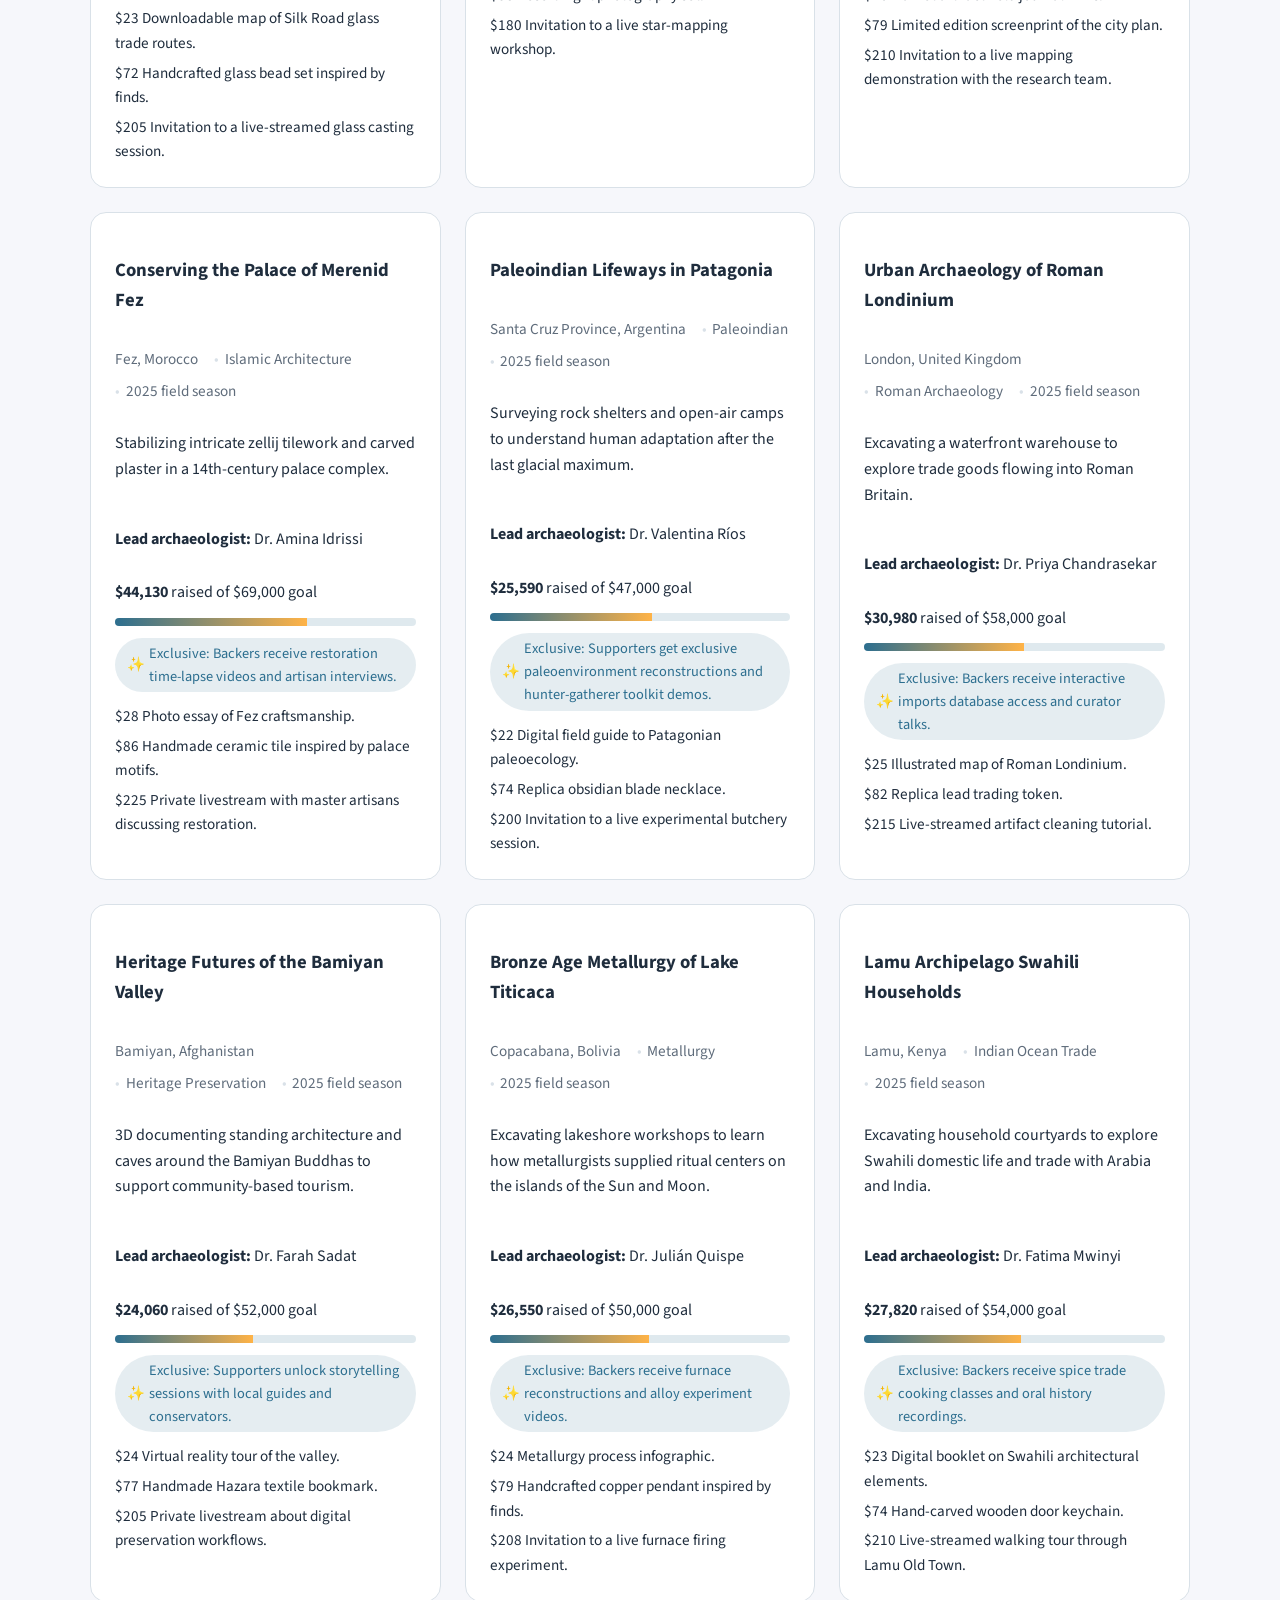
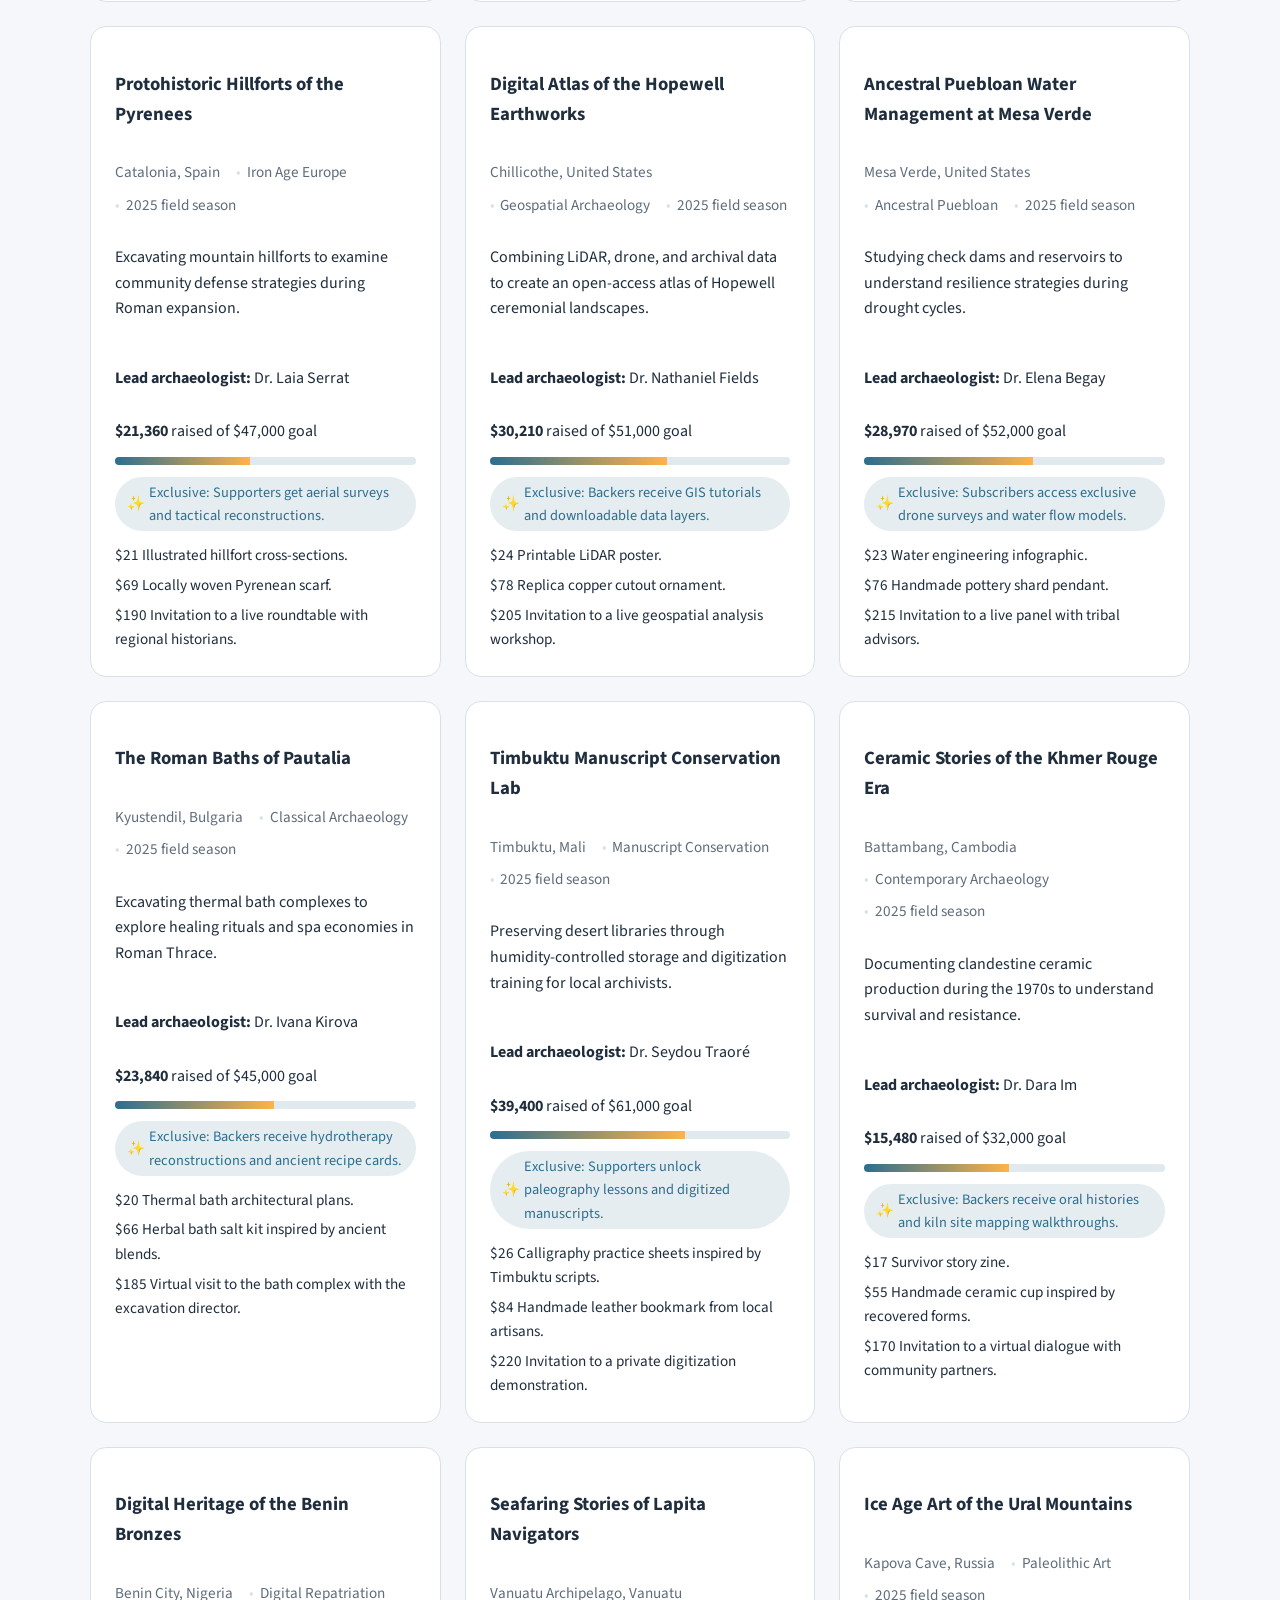
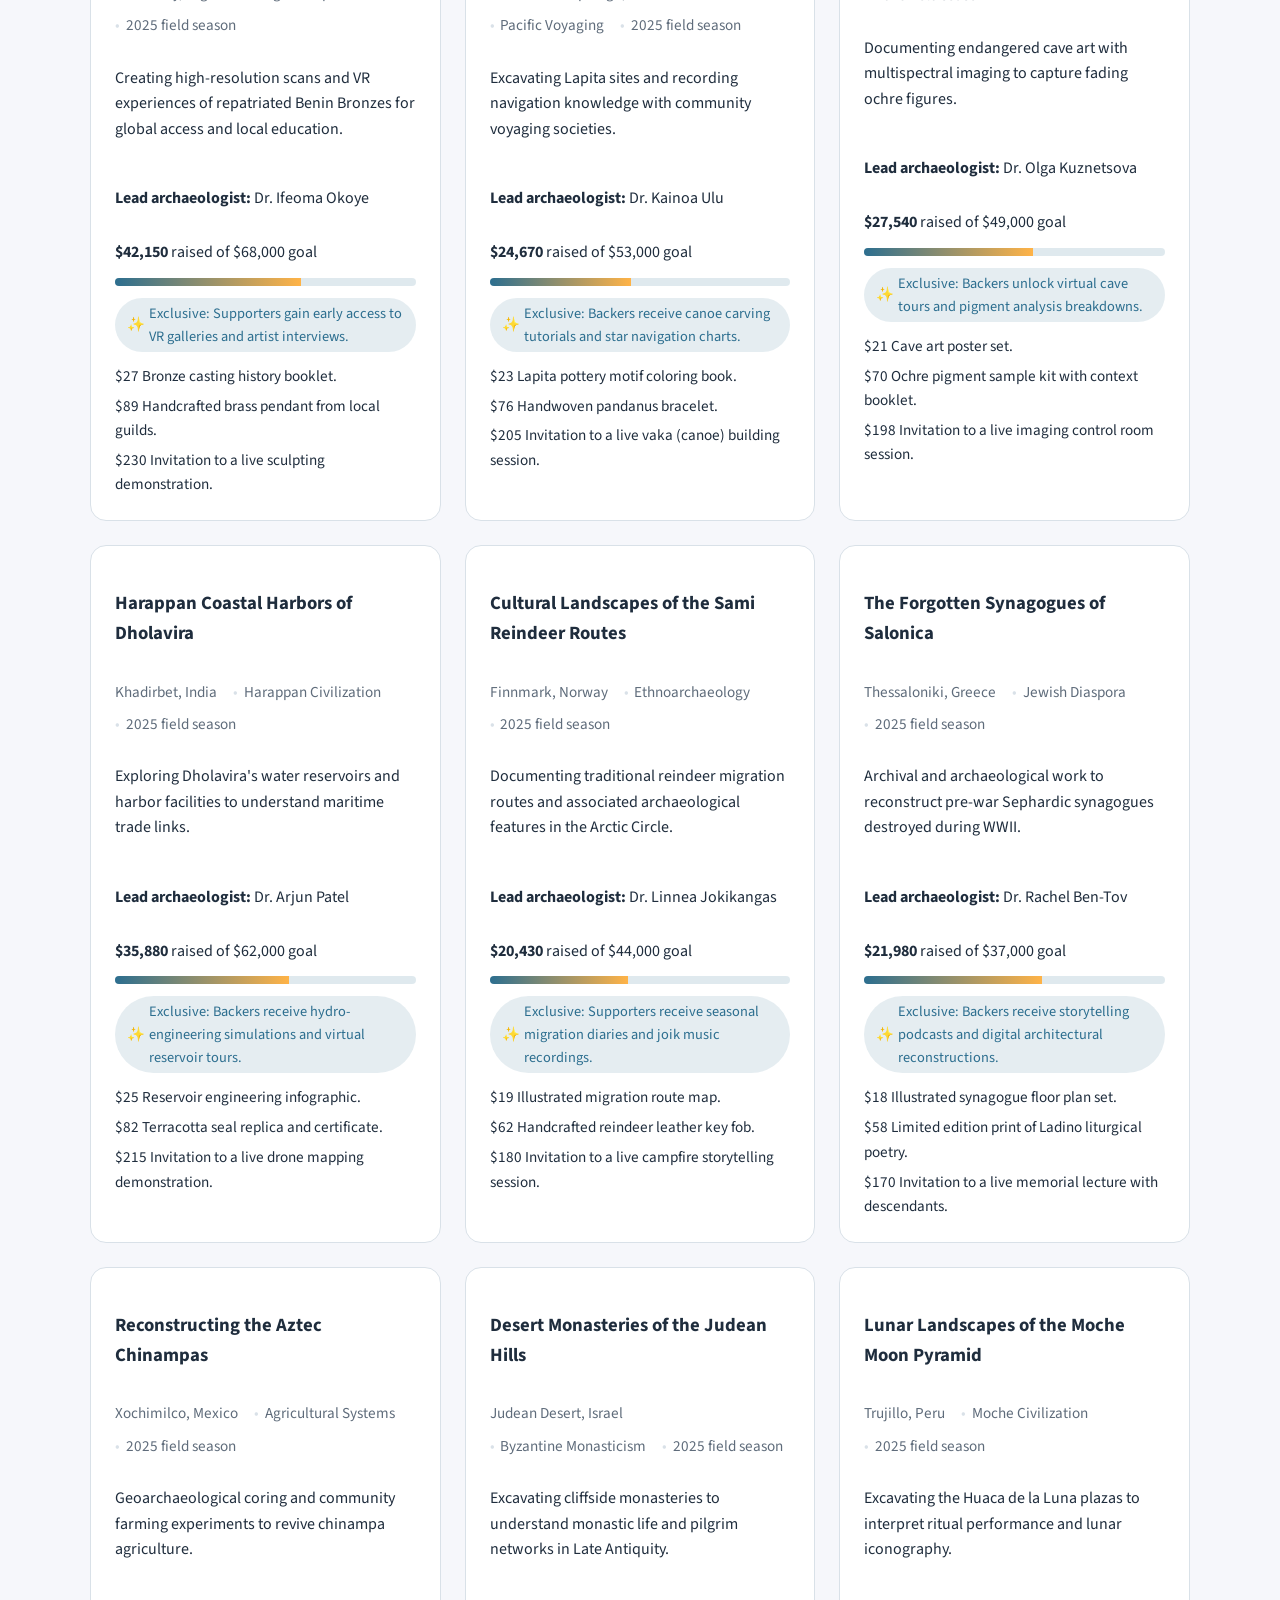
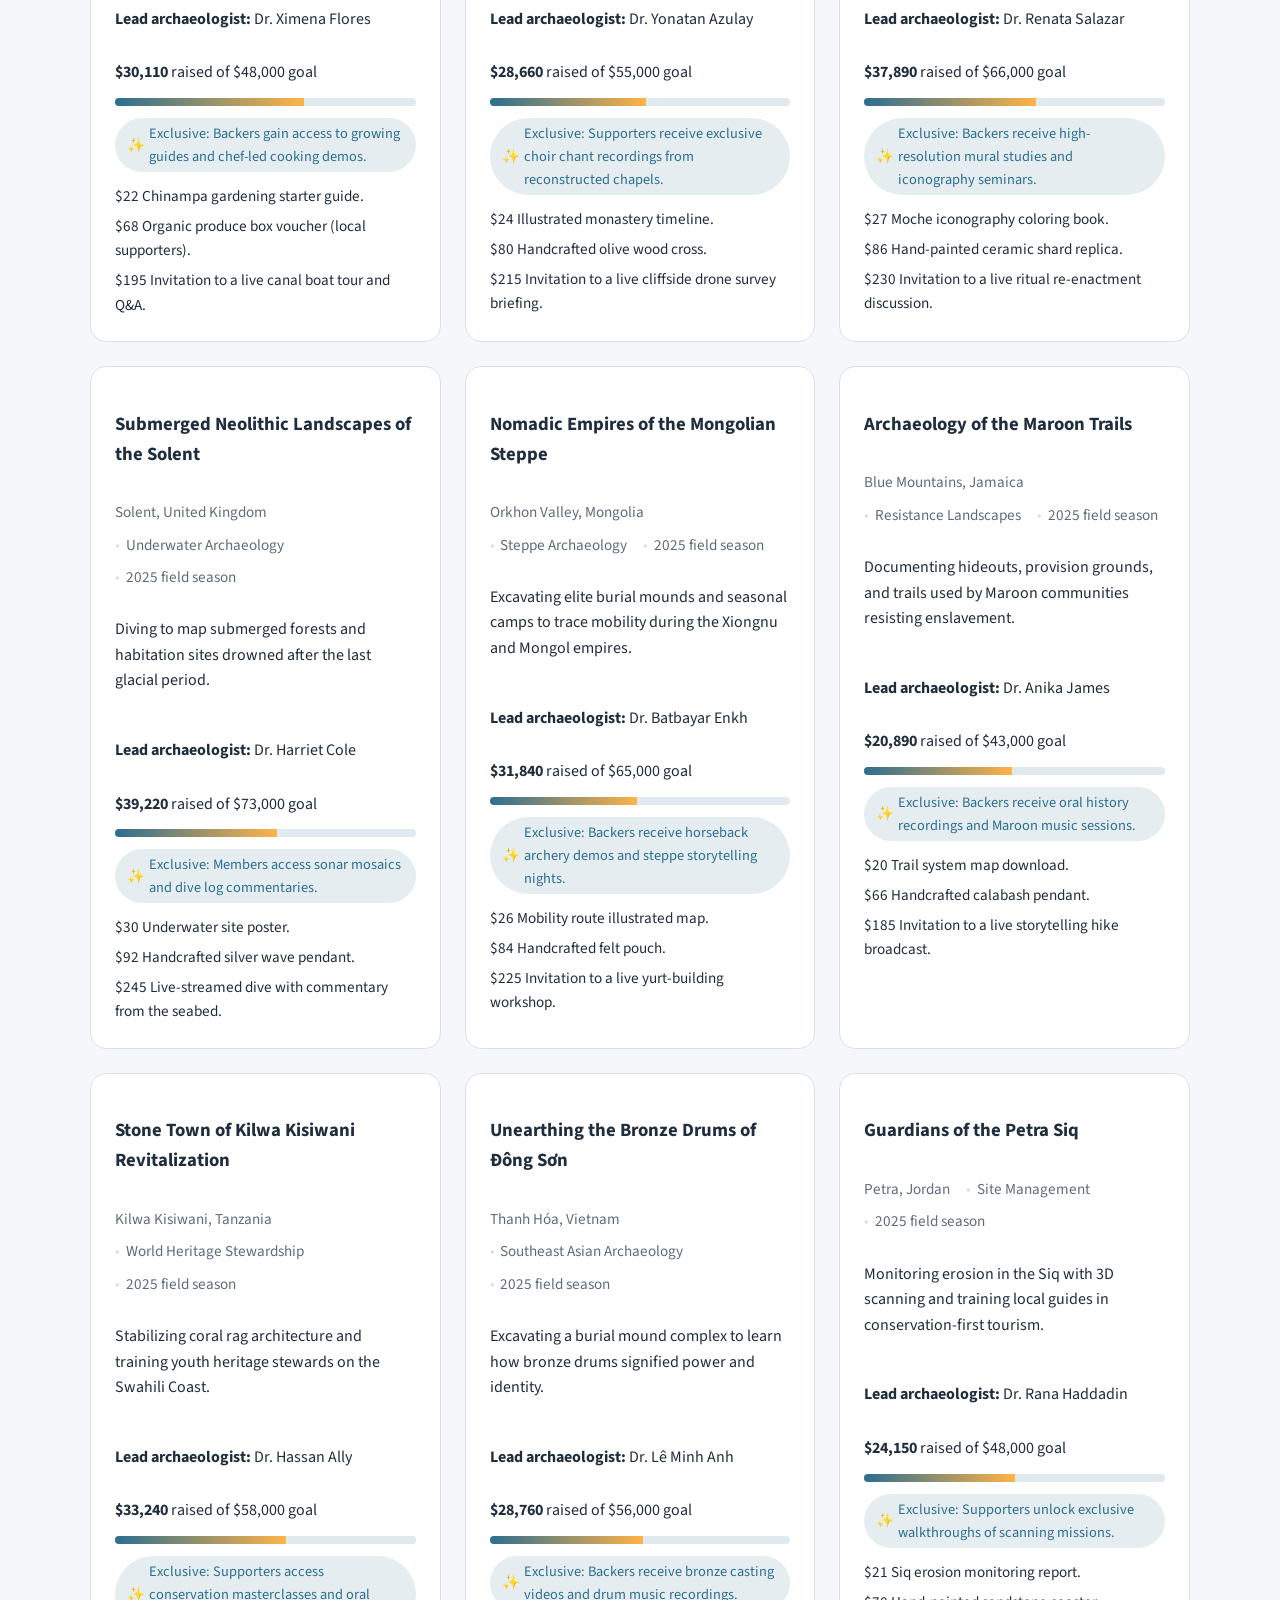
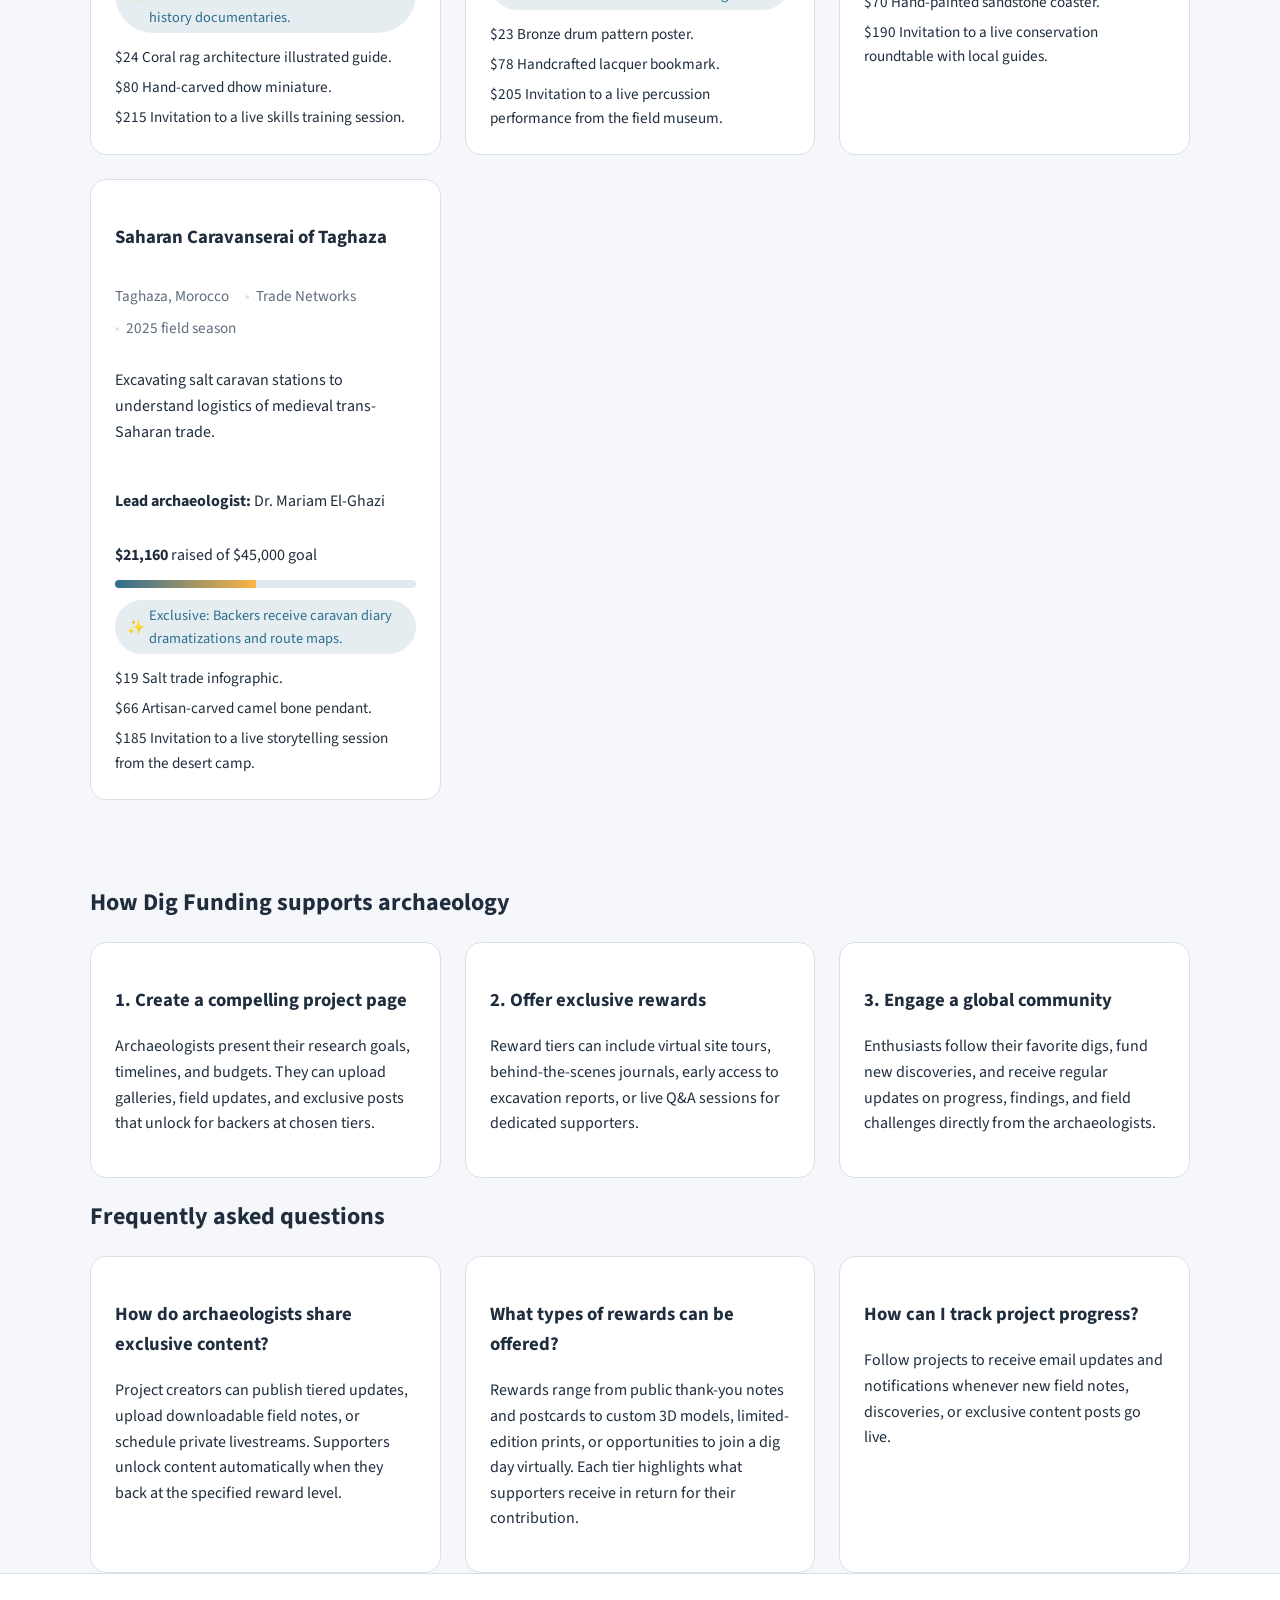
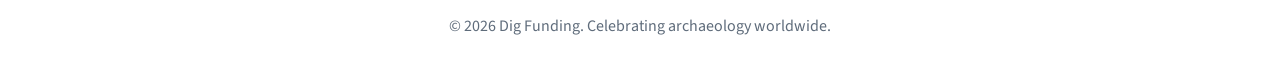
==== commit a0de7475: "Update branding to Dig Funding" ====
--- a/index.html
+++ b/index.html
@@ -3,19 +3,19 @@
 <head>
   <meta charset="UTF-8" />
   <meta name="viewport" content="width=device-width, initial-scale=1.0" />
-  <title>DigFunding | Archaeology Project Funding</title>
+  <title>Dig Funding | Archaeology Project Funding</title>
   <link rel="preconnect" href="https://fonts.googleapis.com" />
   <link rel="preconnect" href="https://fonts.gstatic.com" crossorigin />
   <link href="https://fonts.googleapis.com/css2?family=Source+Sans+3:wght@400;600;700&display=swap" rel="stylesheet" />
-  <link rel="stylesheet" href="style.css" />
+  <link rel="stylesheet" href="styles/style.css" />
 </head>
 <body>
   <header class="site-header">
     <div class="container header-content">
       <div class="brand">
-        <span aria-hidden="true">🗺️</span>
+        <img src="assets/logo.png" alt="Dig Funding logo" class="brand-logo" />
         <div>
-          <h1>DigFunding</h1>
+          <h1>Dig Funding</h1>
           <p>Connecting archaeologists with global supporters.</p>
         </div>
       </div>
@@ -35,7 +35,7 @@
         <div>
           <h2>Support archaeological discoveries around the world</h2>
           <p>
-            DigFunding is a home for archaeologists to share their fieldwork, conservation,
+            Dig Funding is a home for archaeologists to share their fieldwork, conservation,
             and storytelling projects, and for history enthusiasts to fund the future of the past.
           </p>
         </div>
@@ -85,7 +85,7 @@
 
     <section class="how-it-works" id="how-it-works">
       <div class="container">
-        <h2>How DigFunding supports archaeology</h2>
+        <h2>How Dig Funding supports archaeology</h2>
         <div class="steps">
           <article>
             <h3>1. Create a compelling project page</h3>
@@ -146,10 +146,10 @@
 
   <footer class="site-footer">
     <div class="container">
-      <p>&copy; <span id="current-year"></span> DigFunding. Celebrating archaeology worldwide.</p>
+      <p>&copy; <span id="current-year"></span> Dig Funding. Celebrating archaeology worldwide.</p>
     </div>
   </footer>
 
-  <script src="script.js"></script>
+  <script src="scripts/script.js"></script>
 </body>
 </html>
--- a/styles/style.css
+++ b/styles/style.css
@@ -0,0 +1,320 @@
+:root {
+  color-scheme: light;
+  --bg: #f6f7fb;
+  --surface: #ffffff;
+  --primary: #2c6e8f;
+  --primary-dark: #204e68;
+  --accent: #ffb347;
+  --text: #1f2d3d;
+  --muted: #5f6c7b;
+  --border: #d9e1e8;
+  font-size: 16px;
+}
+
+* {
+  box-sizing: border-box;
+}
+
+body {
+  margin: 0;
+  font-family: 'Source Sans 3', system-ui, -apple-system, BlinkMacSystemFont, 'Segoe UI', sans-serif;
+  background: var(--bg);
+  color: var(--text);
+  line-height: 1.6;
+}
+
+a {
+  color: inherit;
+}
+
+a:hover,
+a:focus {
+  color: var(--primary);
+}
+
+.container {
+  width: min(1100px, 92vw);
+  margin: 0 auto;
+}
+
+.site-header {
+  background: var(--surface);
+  border-bottom: 1px solid var(--border);
+  position: sticky;
+  top: 0;
+  z-index: 100;
+}
+
+.header-content {
+  display: flex;
+  align-items: center;
+  justify-content: space-between;
+  padding: 1rem 0;
+  gap: 1rem;
+}
+
+.brand {
+  display: inline-flex;
+  align-items: center;
+  gap: 0.75rem;
+  font-weight: 700;
+}
+
+.brand-logo {
+  width: 48px;
+  height: auto;
+}
+
+.brand h1 {
+  font-size: 1.5rem;
+  margin: 0;
+}
+
+.brand p {
+  margin: 0;
+  color: var(--muted);
+  font-size: 0.95rem;
+}
+
+.nav-links {
+  list-style: none;
+  display: flex;
+  gap: 1.5rem;
+  margin: 0;
+  padding: 0;
+  font-weight: 600;
+}
+
+.nav-links a {
+  text-decoration: none;
+  position: relative;
+}
+
+.nav-links a::after {
+  content: '';
+  position: absolute;
+  inset: auto 0 -0.35rem;
+  height: 2px;
+  background: transparent;
+  transition: background 0.2s ease;
+}
+
+.nav-links a:hover::after,
+.nav-links a:focus::after {
+  background: var(--primary);
+}
+
+.hero {
+  background: linear-gradient(120deg, rgba(44, 110, 143, 0.1), rgba(255, 179, 71, 0.2));
+  padding: 4rem 0 3rem;
+}
+
+.hero-content {
+  display: flex;
+  justify-content: space-between;
+  align-items: center;
+  gap: 2rem;
+  flex-wrap: wrap;
+}
+
+.hero h2 {
+  font-size: clamp(2rem, 3vw, 2.5rem);
+  margin-bottom: 1rem;
+}
+
+.hero-highlight {
+  background: var(--surface);
+  border-radius: 16px;
+  padding: 1.5rem;
+  text-align: center;
+  border: 1px solid var(--border);
+  min-width: 180px;
+}
+
+.hero-highlight strong {
+  display: block;
+  font-size: 2rem;
+  color: var(--primary);
+}
+
+.filters {
+  padding: 2.5rem 0;
+}
+
+.filters h2 {
+  margin-top: 0;
+}
+
+.filter-form {
+  display: grid;
+  gap: 1rem;
+  grid-template-columns: repeat(auto-fit, minmax(200px, 1fr));
+  align-items: end;
+}
+
+.filter-group {
+  display: flex;
+  flex-direction: column;
+  gap: 0.4rem;
+  font-weight: 600;
+}
+
+.filter-group input,
+.filter-group select {
+  padding: 0.6rem 0.75rem;
+  border-radius: 8px;
+  border: 1px solid var(--border);
+  background: var(--surface);
+  font-size: 1rem;
+}
+
+button.primary,
+button.secondary {
+  padding: 0.65rem 1rem;
+  font-size: 1rem;
+  border-radius: 999px;
+  cursor: pointer;
+  border: none;
+  font-weight: 600;
+}
+
+button.primary {
+  background: var(--primary);
+  color: white;
+}
+
+button.primary:hover,
+button.primary:focus {
+  background: var(--primary-dark);
+}
+
+button.secondary {
+  background: transparent;
+  border: 1px solid var(--border);
+  color: var(--muted);
+}
+
+.projects {
+  padding: 0 0 4rem;
+}
+
+.project-count {
+  margin-bottom: 1.5rem;
+  font-weight: 600;
+}
+
+.projects-grid {
+  display: grid;
+  grid-template-columns: repeat(auto-fill, minmax(280px, 1fr));
+  gap: 1.5rem;
+}
+
+.project-card {
+  background: var(--surface);
+  border-radius: 16px;
+  border: 1px solid var(--border);
+  padding: 1.5rem;
+  display: flex;
+  flex-direction: column;
+  gap: 0.75rem;
+  transition: transform 0.2s ease, box-shadow 0.2s ease;
+}
+
+.project-card:hover,
+.project-card:focus-within {
+  transform: translateY(-4px);
+  box-shadow: 0 12px 24px rgba(31, 45, 61, 0.1);
+}
+
+.project-meta {
+  display: flex;
+  flex-wrap: wrap;
+  gap: 0.5rem 1rem;
+  font-size: 0.95rem;
+  color: var(--muted);
+}
+
+.project-meta span::before {
+  content: '•';
+  margin-right: 0.35rem;
+  color: var(--border);
+}
+
+.project-meta span:first-child::before {
+  content: '';
+  margin-right: 0;
+}
+
+.funding-bar {
+  height: 8px;
+  border-radius: 999px;
+  background: rgba(44, 110, 143, 0.15);
+  overflow: hidden;
+}
+
+.funding-bar span {
+  display: block;
+  height: 100%;
+  background: linear-gradient(90deg, var(--primary), var(--accent));
+}
+
+.rewards {
+  margin: 0;
+  padding: 0;
+  list-style: none;
+  display: flex;
+  flex-direction: column;
+  gap: 0.35rem;
+  font-size: 0.95rem;
+}
+
+.exclusive-tag {
+  display: inline-flex;
+  align-items: center;
+  gap: 0.25rem;
+  font-size: 0.9rem;
+  color: var(--primary);
+  background: rgba(44, 110, 143, 0.12);
+  border-radius: 999px;
+  padding: 0.25rem 0.75rem;
+  width: fit-content;
+}
+
+.steps,
+.faq-grid {
+  display: grid;
+  gap: 1.5rem;
+  grid-template-columns: repeat(auto-fit, minmax(240px, 1fr));
+}
+
+.steps article,
+.faq-grid article {
+  background: var(--surface);
+  border: 1px solid var(--border);
+  border-radius: 16px;
+  padding: 1.5rem;
+}
+
+.site-footer {
+  background: var(--surface);
+  border-top: 1px solid var(--border);
+  padding: 1.5rem 0;
+  text-align: center;
+  color: var(--muted);
+}
+
+@media (max-width: 720px) {
+  .header-content {
+    flex-direction: column;
+    align-items: flex-start;
+  }
+
+  .nav-links {
+    width: 100%;
+    justify-content: space-between;
+  }
+
+  .filter-form {
+    grid-template-columns: 1fr;
+  }
+}
